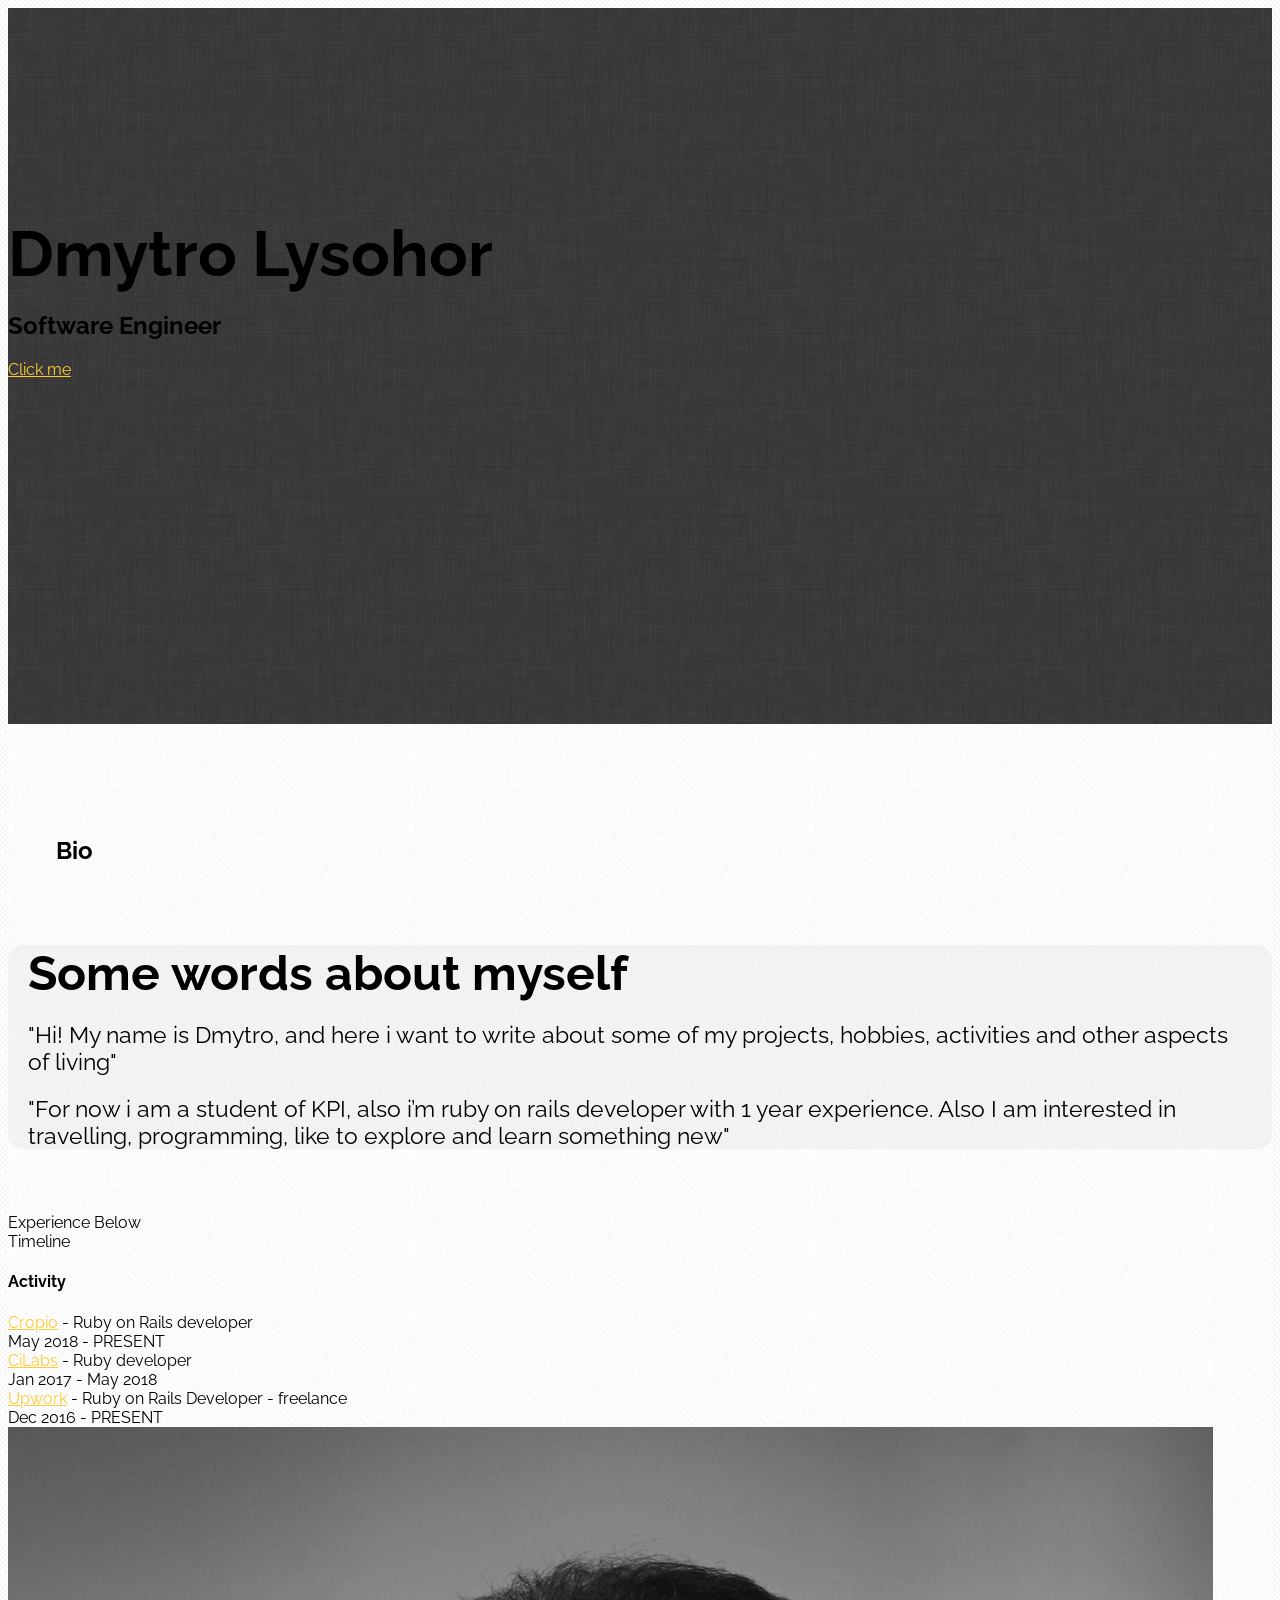
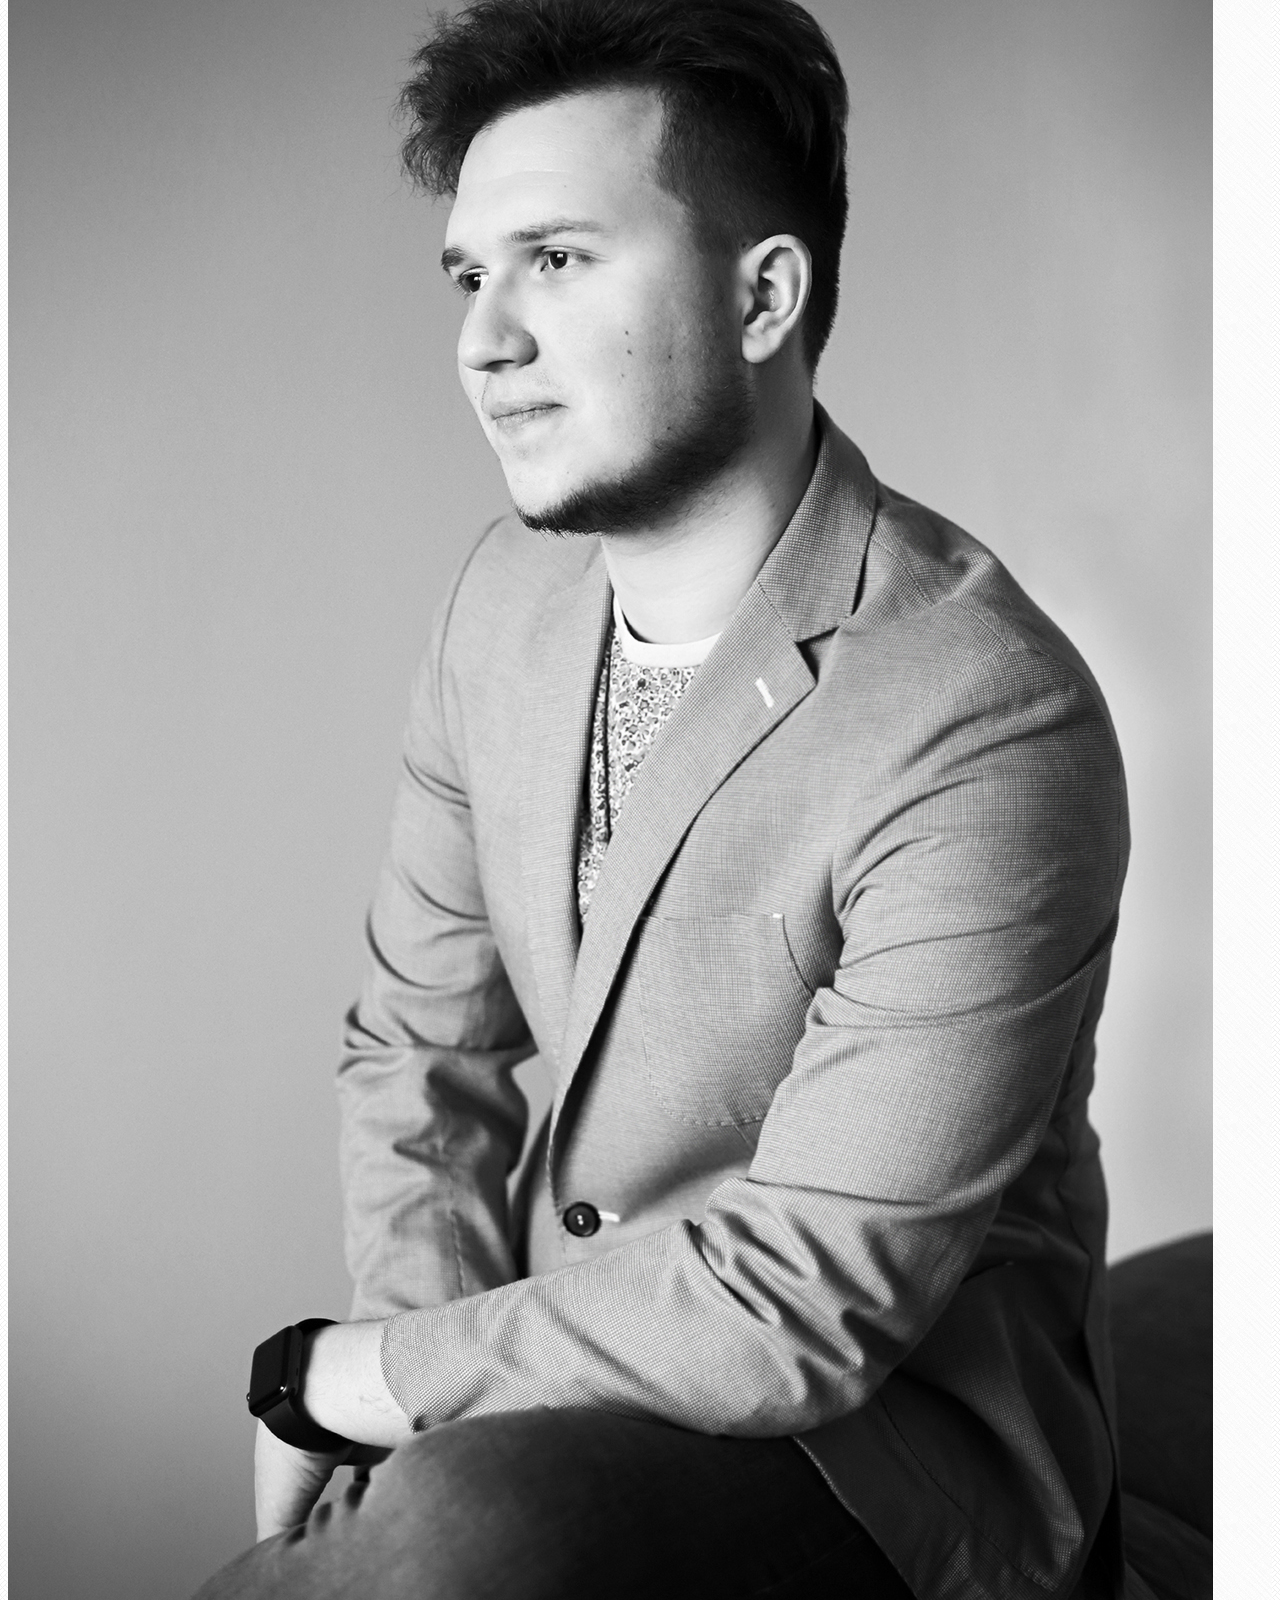
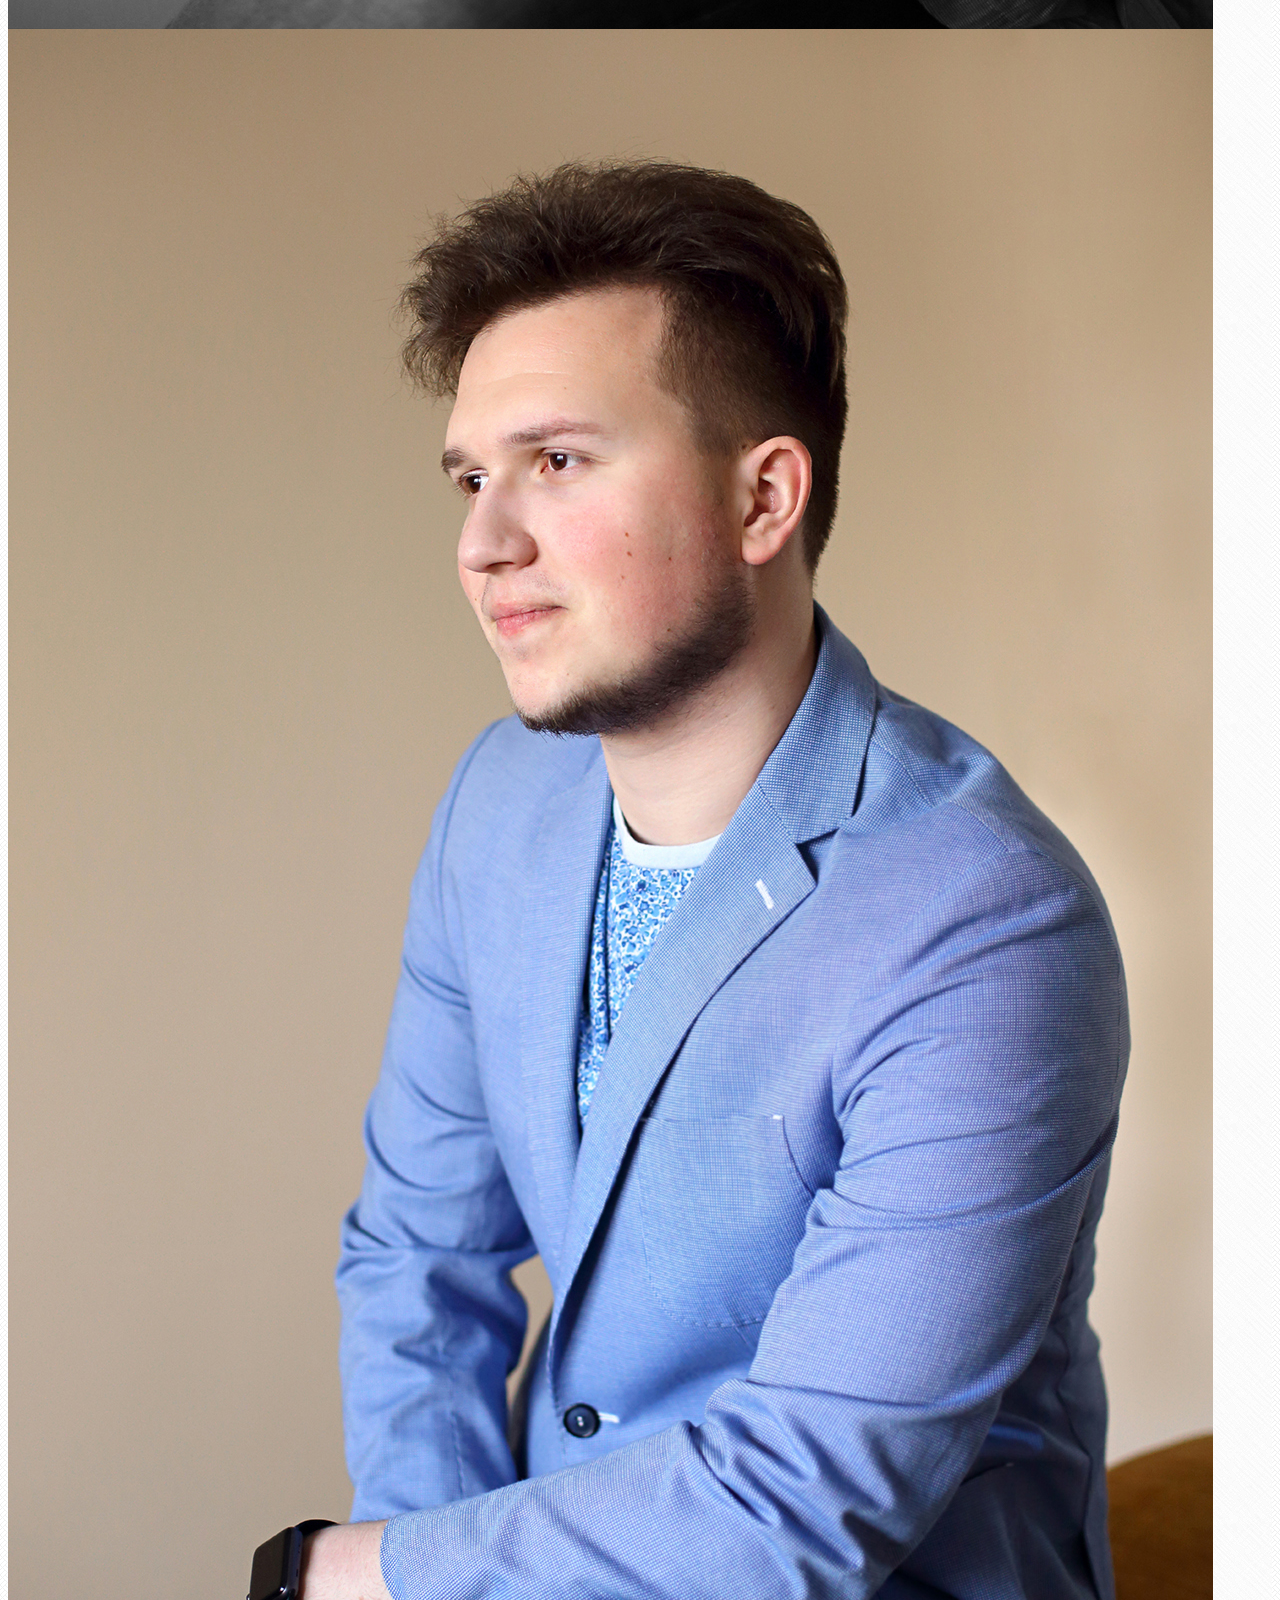
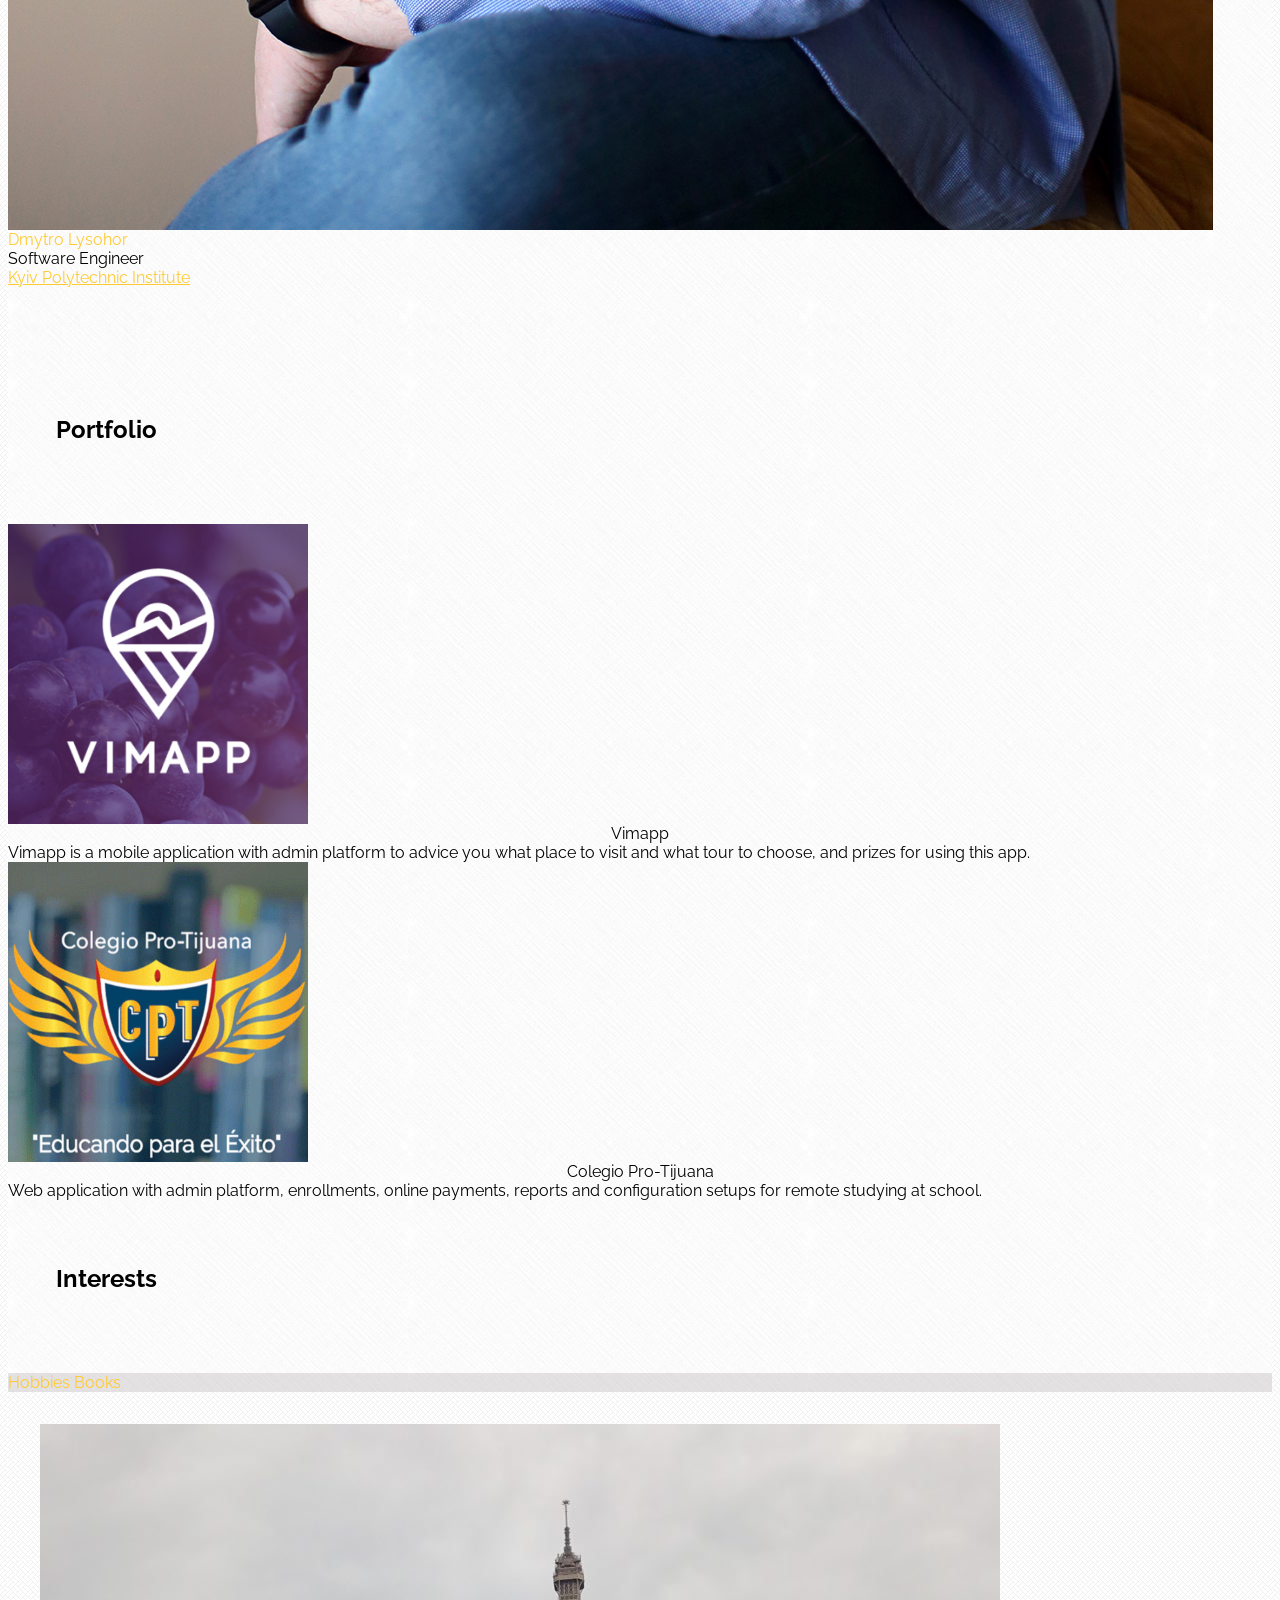
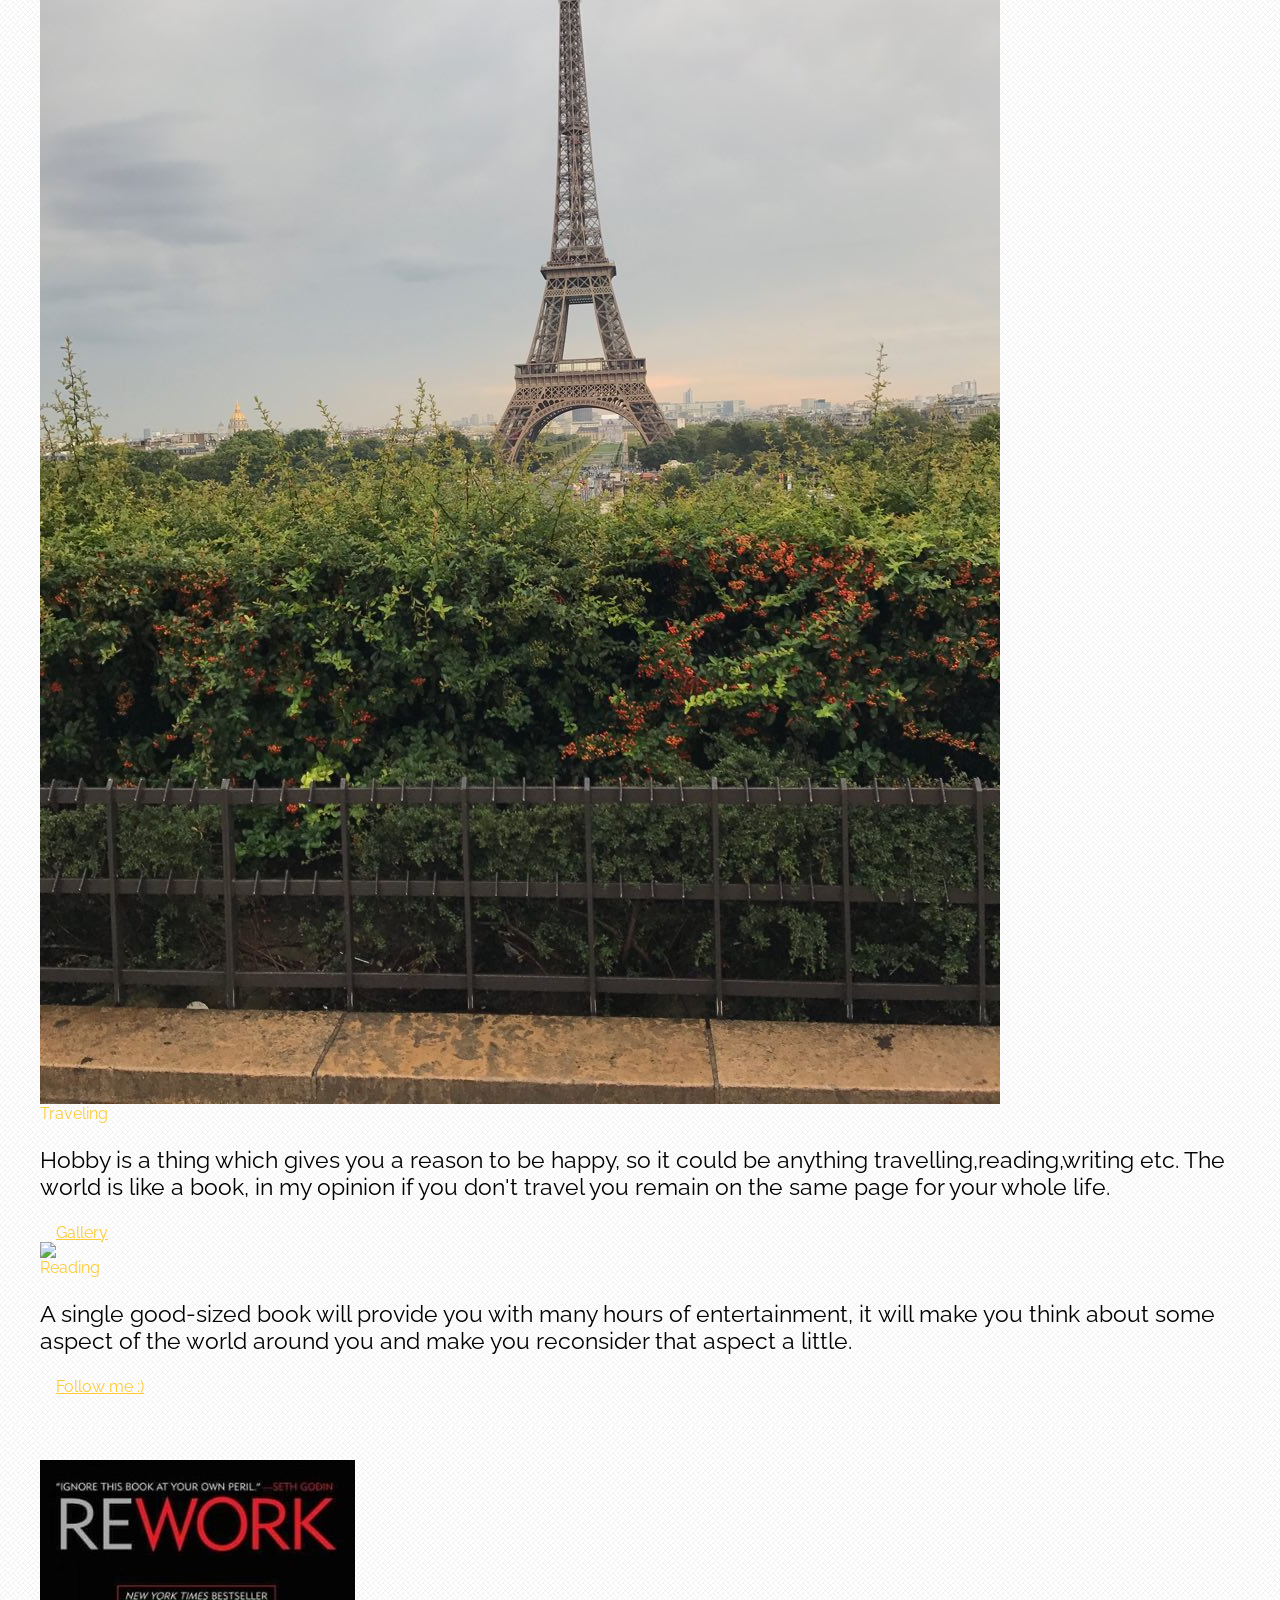
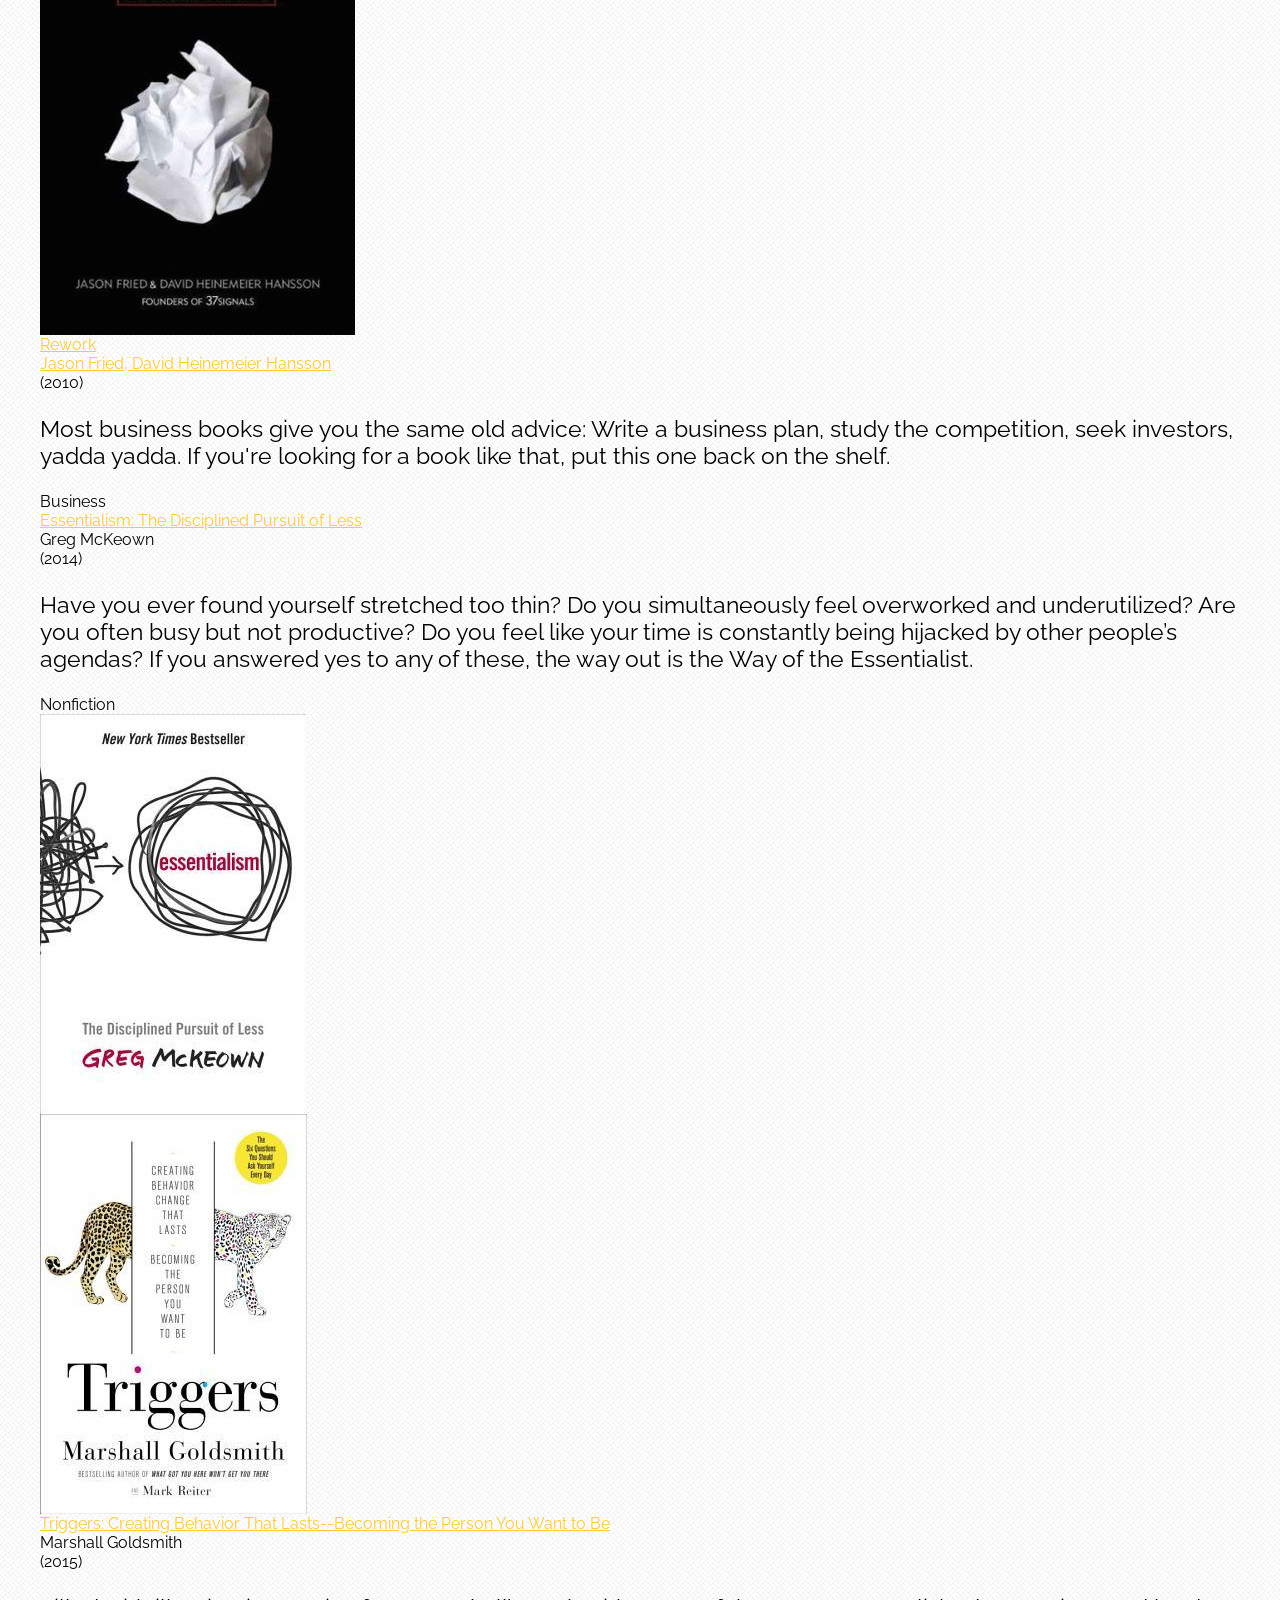
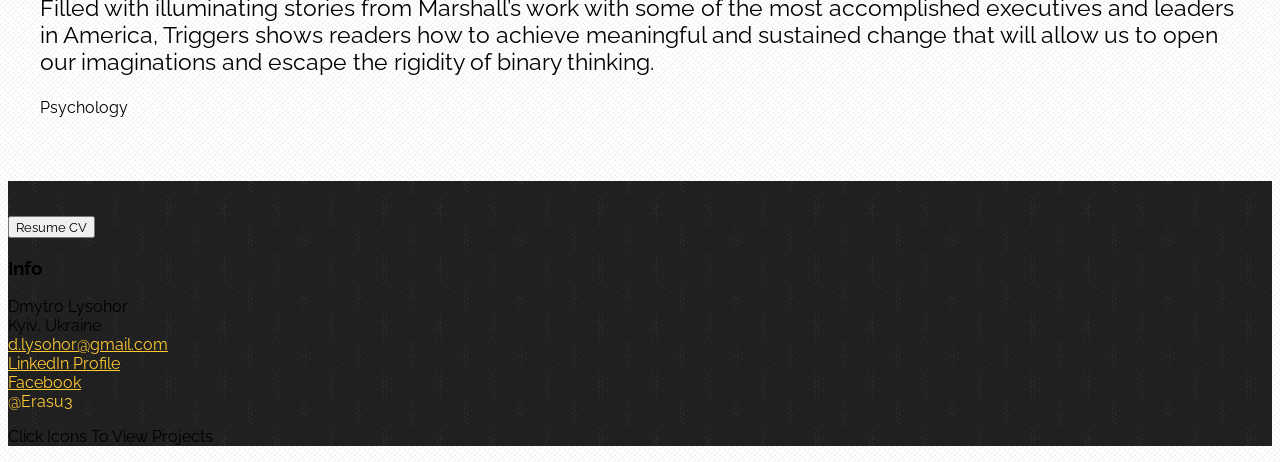
==== index.html @ f60fb8e2 "exp update" ====
<html>
<head>
  <!-- Meta Tags -->
  <meta charset="utf-8">
  <meta http-equiv="X-UA-Compatible" content="IE=edge,chrome=1">
  <meta name="viewport" content="width=device-width, initial-scale=1.0, maximum-scale=1.0">

  <title>Dmytro Lysohor</title>
  <link rel="shortcut icon" type="image/png" href="ruby.png" />

  <link href="https://fonts.googleapis.com/css?family=Raleway" rel="stylesheet">
  <link rel="stylesheet" href="https://cdn.rawgit.com/konpa/devicon/df6431e323547add1b4cf45992913f15286456d3/devicon.min.css">
  <link rel="stylesheet" type="text/css" href="https://cdnjs.cloudflare.com/ajax/libs/semantic-ui/2.2.11/semantic.min.css">
  <link rel="stylesheet" type="text/css" href="stylesheets/main.css">
  <script src="https://ajax.googleapis.com/ajax/libs/jquery/3.2.1/jquery.min.js">
  </script>
  <script src="https://cdnjs.cloudflare.com/ajax/libs/semantic-ui/2.2.11/semantic.min.js"></script>
  <script src="js/actions.js" type="text/javascript"></script>
</head>

<body>


<div class= "ui inverted masthead vertical center aligned segment">
  <a name="top"></a>
  <div class= "ui text container">
    <h1 class= "ui orange inverted header">
      <i class="bullseye icon"></i>
      Dmytro Lysohor
    </h1>
    <h2>
      Software Engineer
    </h2>
    <a href="#bio"><div class="ui huge inverted orange button"> Click me <i class="arrow outline right icon"></i></div>
    </a>
  </div>
</div>

<a name="bio"></a>
<div class="ui beg raised very padded vertical stripe container segment">
  <h2 class="ui horizontal section divider header">
    <i class="address card outline icon"></i>
    Bio
  </h2>
  <div class="ui stackable grid container">
    <div class="row">
      <div class="eight wide column">
        <div class="transparent_bg">
          <h3 class="ui read header">
            Some words about myself
          </h3>
          <p class="read">
            "Hi! My name is Dmytro, and here i want to write about some of my projects, hobbies, activities and other aspects of living"</p>
          <div class="ui hidden divider"></div>
          <p class="read">
            "For now i am a student of KPI, also i’m ruby on rails developer with 1 year experience. Also I am interested in travelling, programming, like to explore and learn something new"
          </p>
          <div class="ui hidden divider"></div>

        </div>
        <div class="ui orange card" id="timeline">
          <div class="content">
            <div class="ui orange right ribbon label">
              <i class="book icon"></i>
              Experience Below</div>
            <div class="header">Timeline</div>
          </div>
          <div class="content">
            <h4 class="ui sub header">Activity</h4>
            <div class="ui small feed">
              <div class="event">
                <div class="content">
                  <div class="summary">
                    <a href="https://about.cropio.com/ru/">Cropio</a> - Ruby on Rails developer
                    <div class="meta"> May 2018 - PRESENT</div>
                  </div>
                </div>
              </div>
              <div class="event">
                <div class="content">
                  <div class="summary">
                    <a href="http://www.cilabs.io/">CiLabs</a> - Ruby developer
                    <div class="meta"> Jan 2017 - May 2018</div>
                  </div>
                </div>
              </div>
              <div class="event">
                <div class="content">
                  <div class="summary">
                    <a href="https://www.upwork.com/freelancers/~019e8036da48bd5ca1">Upwork</a> - Ruby on Rails Developer - freelance <div class="meta"> Dec 2016 - PRESENT</div>
                  </div>
                </div>
              </div>
            </div>
          </div>

        </div>
      </div>
      <div class="six wide right floated column">
        <div class="ui color orange card">
          <div class="ui slide masked reveal image">
            <img src="stylesheets/images/d_black.jpg" class="visible content">
            <img src="stylesheets/images/d.JPG" class="hidden content">
          </div>
          <div class="content">
            <a class="header">Dmytro Lysohor</a>
            <div class="meta">
              <span class="date">Software Engineer</span>
            </div>

          </div>
          <div class="extra content">
            <a href="http://kpi.ua/en/">
              <i class="student icon"></i>
              Kyiv Polytechnic Institute
            </a>
          </div>
        </div>
      </div>
    </div>
  </div>
</div>

<a name="portfolio"></a>
<div class="ui hidden section divider"></div>

<div class="ui raised very padded vertical stripe container segment">
  <h2 class="ui horizontal section divider header">
    <i class="write square icon"></i>
    Portfolio
  </h2>
  <div class="ui internally centered stackable grid container">
    <div class="row">
      <div class="two wide column">

      </div>
      <div class="six wide column">
        <div class="ui portfolio centered orange card">
          <div class="ui rounded image">
            <img class="zoom" src="stylesheets/images/vimapp.png" style=" height: 300px; width: 300px">
          </div>
          <div class="content">
            <div class="ui cent header">Vimapp</div>
          </div>
          <div class="content">
            Vimapp is a mobile application with
            admin platform to advice you what place to visit and what tour to choose, and prizes for using this app.
            <div class="ui hidden section divider"></div>
          </div>
        </div>
      </div>
      <div class="six wide column">
        <div class="ui portfolio centered orange card">
          <div class="ui rounded image">
            <img class="zoom" src="stylesheets/images/Screen%20Shot%202018-04-06%20at%2021.19.01.png" style=" height: 300px; width: 300px">
          </div>
          <div class="content">
            <div class="ui cent header">
              Colegio Pro-Tijuana </div>
          </div>
          <div class="content">
            Web application with admin platform, enrollments, online payments, reports and configuration setups for remote studying at school.
            <div class="ui hidden section divider"></div>
          </div>

        </div>
      </div>
      <div class="two wide column">

      </div>
    </div>

  </div>
</div>


<a name="interests"></a>
<div class="ui hidden section divider"></div>

<div class="ui raised very padded vertical stripe container segment">
  <h2 class="ui horizontal section divider header">
    <i class="game icon"></i>
    Interests
  </h2>
  <div class="ui internally celled centered orange stackable grid container">
    <div class="twelve wide column">
      <div class="ui top attached stackable tabular menu">
        <a class="item active" data-tab="hobbies">Hobbies</a>
        <a class="item" data-tab="books">Books</a>

      </div>
      <div class="ui bottom attached tab segment active" data-tab="hobbies">
        <div class="ui stackable divided items">
          <div class="item">
            <div class="ui small circular image">
              <img class="zoom" src="stylesheets/images/paris.jpg">
            </div>
            <div class="middle aligned content">
              <a class="header">Traveling</a>
              <div class="meta">
                <p>Hobby is a thing which gives you a reason to be happy, so it could be anything travelling,reading,writing etc.
                  The world is like a book, in my opinion if you don't travel you remain on the same page for your whole life.</p>
              </div>
              <div class="extra">
                <a href="https://www.instagram.com/era3eld/"><div class="ui orange label"><i class="camera retro icon"></i>Gallery</div></a>
              </div>
            </div>
          </div>
          <div class="item">
            <div class="ui small circular image">
              <img class="zoom" src="stylesheets/images/books.jpg">
            </div>
            <div class="middle aligned content">
              <a class="header">Reading</a>
              <div class="meta">
                <p>A single good-sized book will provide you with many hours of entertainment, it will make you think about some aspect of the world around you and make you reconsider that aspect a little.</p>
              </div>
              <div class="extra">
                <a href="https://www.goodreads.com/user/show/76731238-dmytro-lysohor"><div class="ui orange label"><i class="book retro icon"></i>Follow me :)</div></a>
              </div>
            </div>
          </div>
        </div>
      </div>


      <div class="ui bottom attached tab segment " data-tab="books">
        <div class="ui divided stackable items">
          <div class="item">
            <div class="ui small rounded image">
              <img class="zoom" src="stylesheets/images/6732019.jpg">
            </div>
            <div class="middle aligned content">
              <a href="https://www.goodreads.com/book/show/6732019-rework"
                 target="_blank" class="header">Rework</a>
              <div class="meta">
                <a href="http://annerice.com/" target="_blank">Jason Fried, David Heinemeier Hansson</a>
              </div>
              <div class="meta">
                <span>(2010)</span>
              </div>
              <div class="description">
                <p>Most business books give you the same old advice: Write a business plan, study the competition, seek investors, yadda yadda. If you're looking for a book like that, put this one back on the shelf.</p>
              </div>
              <div class="extra">
                Business
              </div>
            </div>
          </div>
          <div class="item">
            <div class="middle aligned content">
              <a href="https://www.amazon.com" target="_blank" class="header">Essentialism: The Disciplined Pursuit of Less</a>
              <div class="meta">
                Greg McKeown
              </div>
              <div class="meta">
                <span>(2014)</span>
              </div>
              <div class="description">
                <p>Have you ever found yourself stretched too thin?

                  Do you simultaneously feel overworked and underutilized?

                  Are you often busy but not productive?

                  Do you feel like your time is constantly being hijacked by other people’s agendas?

                  If you answered yes to any of these, the way out is the Way of the Essentialist.
                </p>
              </div>
              <div class="extra">
                Nonfiction
              </div>
            </div>
            <div class="ui small rounded image">
              <img class="zoom" src="stylesheets/images/18077875.jpg">
            </div>
          </div>
          <div class="item">
            <div class="ui small rounded image">
              <img class="zoom" src="stylesheets/images/22544758.jpg">
            </div>
            <div class="middle aligned content">
              <a href="https://www.amazon.com" target="_blank" class="header">Triggers: Creating Behavior That Lasts--Becoming the Person You Want to Be</a>
              <div class="meta">
                Marshall Goldsmith
              </div>
              <div class="meta">
                <span>(2015)</span>
              </div>
              <div class="description">
                <p>Filled with illuminating stories from Marshall’s work with some of the most accomplished executives and leaders in America, Triggers shows readers how to achieve meaningful and sustained change that will allow us to open our imaginations and escape the rigidity of binary thinking. </p>
              </div>
              <div class="extra">
                Psychology
              </div>
            </div>
          </div>
          <div class="ui divider"></div>
        </div>
      </div>
    </div>
  </div>
</div>


<a name="contact"></a>
<div class="ui inverted vertical center aligned footer segment">
  <div class="ui container">
    <div class="row">
      <div class="ui stackable middle aligned inverted divided stackable grid container">
        <div class="four wide column">
          <a href="lysohor_cv.pdf" target="_blank"><i class="big address card icon"></i>
            <br>
            <button class="ui small orange button">Resume CV</button></a>
        </div>
        <div class="eight wide column">

        </div>
        <div class="four wide column">
          <h3 class="ui orange center aligned header">
            Info</h3>
          <div class="ui list">
            <div class="item">
              <i class="user icon"></i>
              <div class="content">
                Dmytro Lysohor
              </div>
            </div>
            <div class="item">
              <i class="marker icon"></i>
              <div class="content">
                Kyiv, Ukraine
              </div>
            </div>
            <div class="item">
              <i class="mail icon"></i>
              <div class="content">
                <a href="mailto:d.lysohor@gmail.com">
                  d.lysohor@gmail.com</a>
              </div>
            </div>
            <div class="item">
              <i class="linkedin icon"></i>
              <div class="content">
                <a href="https://www.linkedin.com/in/dmytro-lysogor-9b961411b/" target="_blank">LinkedIn Profile</a>
              </div>
            </div>
            <div class="item">
              <i class="facebook card icon"></i>
              <div class="content">
                <a href="https://www.facebook.com/profile.php?id=100009914028057">Facebook</a>
              </div>
            </div>
            <div class="item">
              <i class="telegram card icon"></i>
              <div class="content">
                <a>@Erasu3</a>
              </div>
            </div>
          </div>
        </div>
      </div>
    </div>
  </div>
<!-- Icons Popup -->
<div class="ui icons_popup popup">
  <p>Click Icons To View Projects</p>
</div>




</body>
</html>
---- stylesheets/main.css ----
*{
	font-family: 'Raleway', sans-serif;

}

.ui.masthead.segment{
	min-height: 700px;
	background-color: gray;
	background-image: url(images/bg/low_contrast_linen.png);
	background-repeat: repeat;
}

body{
	background-image: url(images/bg/cream_pixels.png);
	background-repeat: repeat;
}
.read, .ui.read.header{
	margin: 20px;
}

.course.scrolling.image.content{
	background-image: url(images/bg/geometry2.png);
	background-repeat: repeat;
}

.ui.tab.segment{
	background-image: url(images/bg/cream_pixels.png);
	background-repeat: repeat;
	padding: 2em;
}

.ui.tabular.menu{
	background-color: rgba(154, 146, 146, 0.26);
}

.masthead h1.ui.header {
    margin-top: 3em;
    margin-bottom: 0em;
    font-size: 4em;
}
.transparent_bg{
	border-radius: 15px;
	background-color: rgba(207, 207, 207, 0.22);
}

.big.address.card.icon{
	font-size:  9em;
	color: #FFCA33;
	margin: auto;
}

.ui.portfolio.blue.card{
	padding: 1em;
}

@media only screen and (max-width: 767px){

	.ui.padded.segment.vertical.segment{
		padding: 1em;
	}
}

.ui.vertical.stripe.segment{
	background-image: url(images/bg/crossword.png);
	background-repeat: repeat;
	margin: 0em;
}

.portfolioex.description {
	margin-bottom: 6px;
}

.exp.meta{
	text-align: center;
}

.zoom:hover{
	transform: scale(1.13);
	transition: all 2.3s;
}
.ui.bottom.segment, .image{
	overflow: hidden;
}

#hide{
	display: none;
}

div.extra a div.ui.label{
	margin-left: 1em;
}

.mod.image.content{
	background-image: url(images/bg/cream_pixels.png);
	background-repeat: repeat;
	padding: 2em;
}

.ui.beg.vertical.stripe {
    padding: 4em 0em;
}

.avi.meta{
	display: inline; 
	margin-right: 1em;
}

a{
	color: #FFCA33;
}

.cent.header{
	text-align: center;
}

#timeline{
	margin-top: 4em;
	width: 80%;

	background-image: url(images/bg/crossword.png);
	background-repeat: repeat;
}

.ten.wide.column{
	padding: 0;
	margin: 0;
}

.ui.tiny.secondary.pointing.menu, .ui.blue.card{
	background-image: url(images/bg/crossword.png);
	background-repeat: repeat;
}

.ui.vertical.stripe h3 {
    font-size: 3em;
}

.ui.vertical.stripe p {
    font-size: 1.44em;
    font-weight: normal;
}

.six.wide.right.floated.column{
	margin: auto;
}

.eight.wide.column{
	margin: auto;
}

.ui.section.divider.header{
	margin: 2em 2em 5rem;
}

.ui.vertical.segment{
	padding-top: 1em;
}

.ui.vertical.footer.segment{
	margin-top: 2em;

	background-image: url(images/bg/use_your_illusion.png);
	background-repeat: repeat;
}

.ui.massive.blue.button{
	margin: 5em 0em;
}
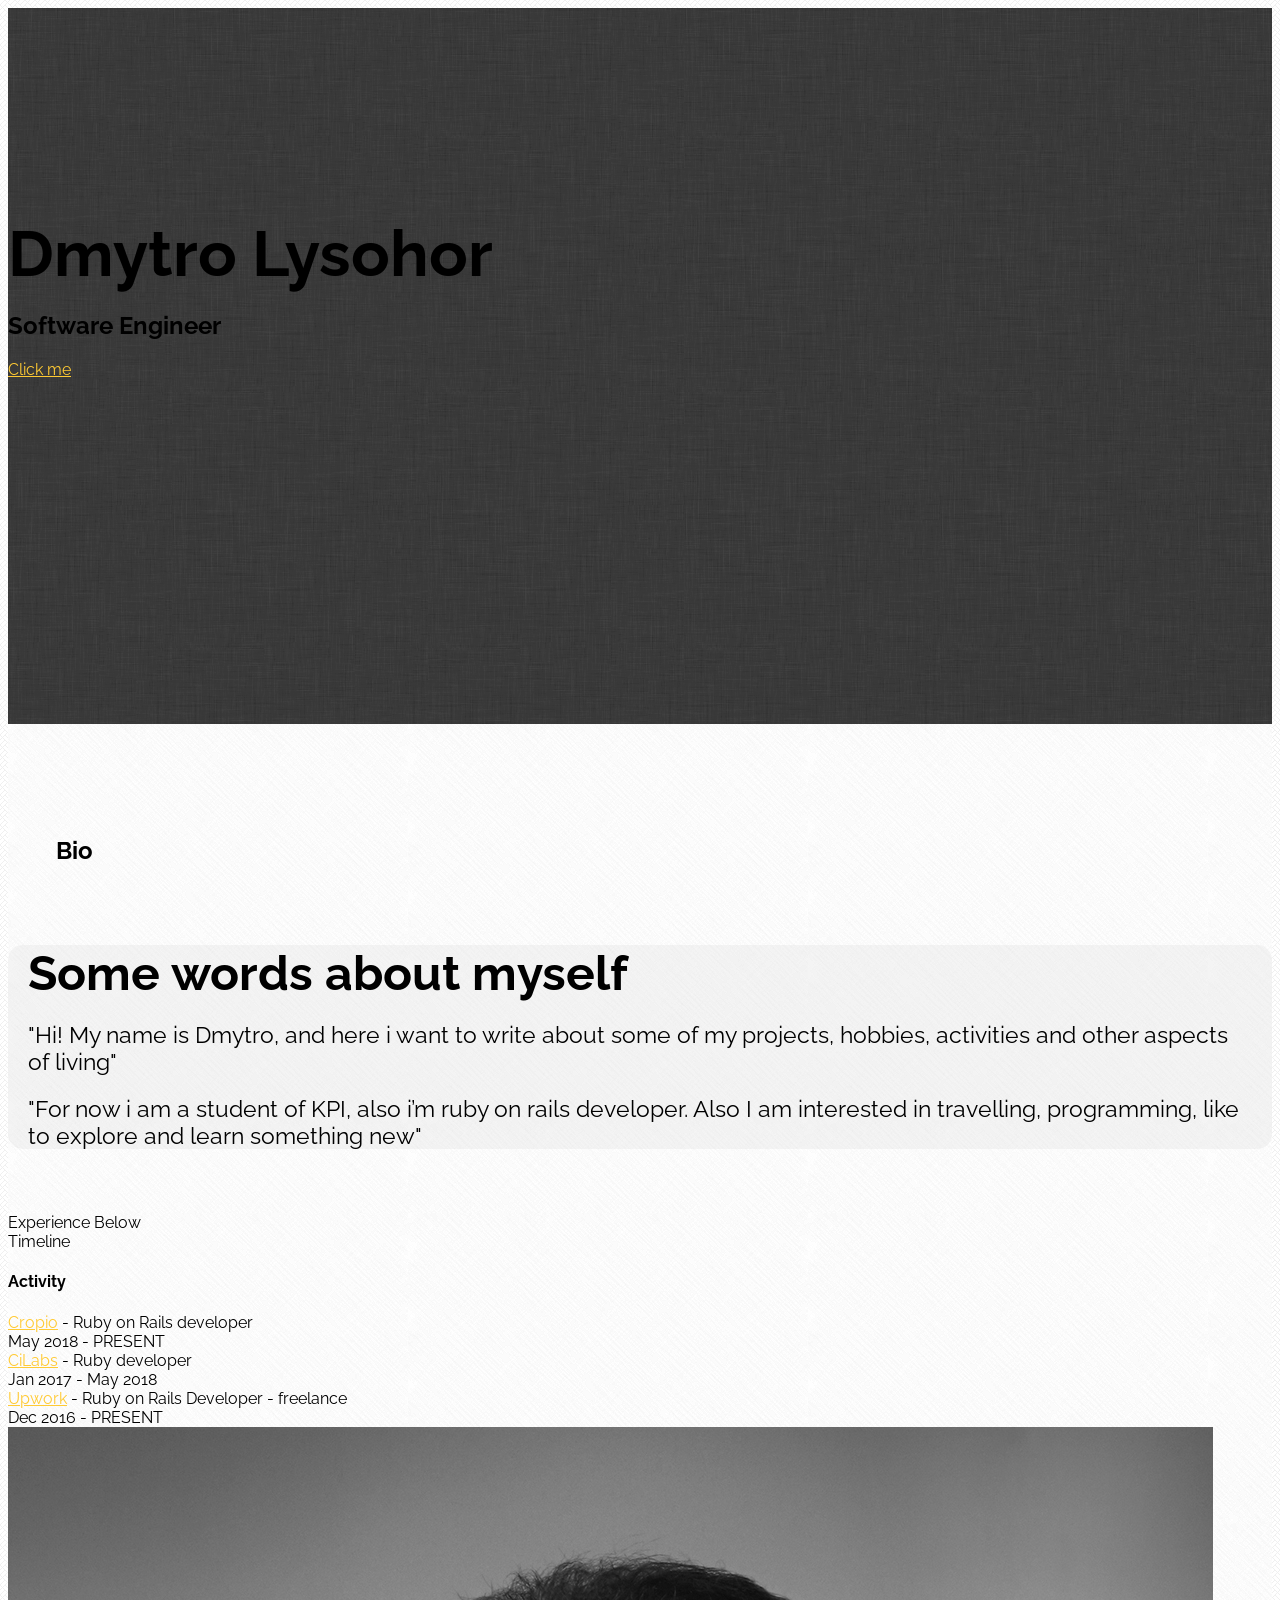
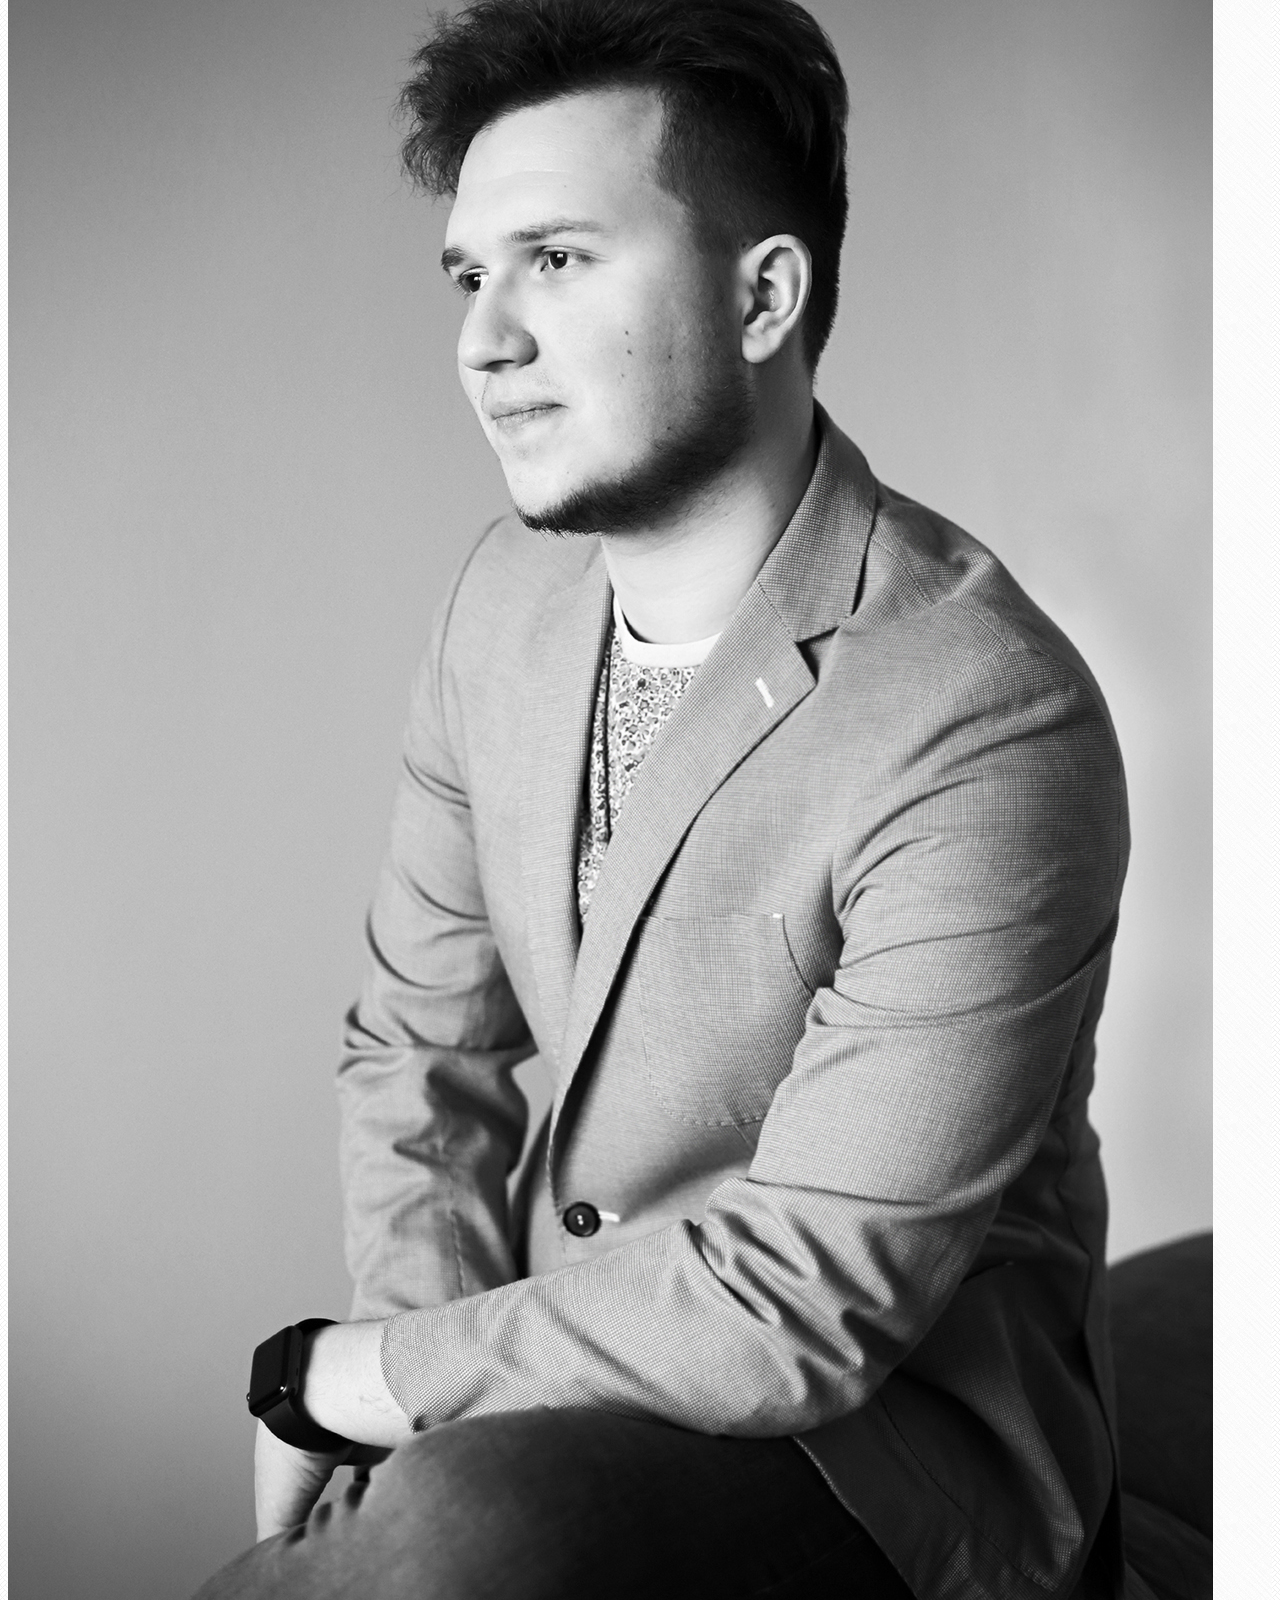
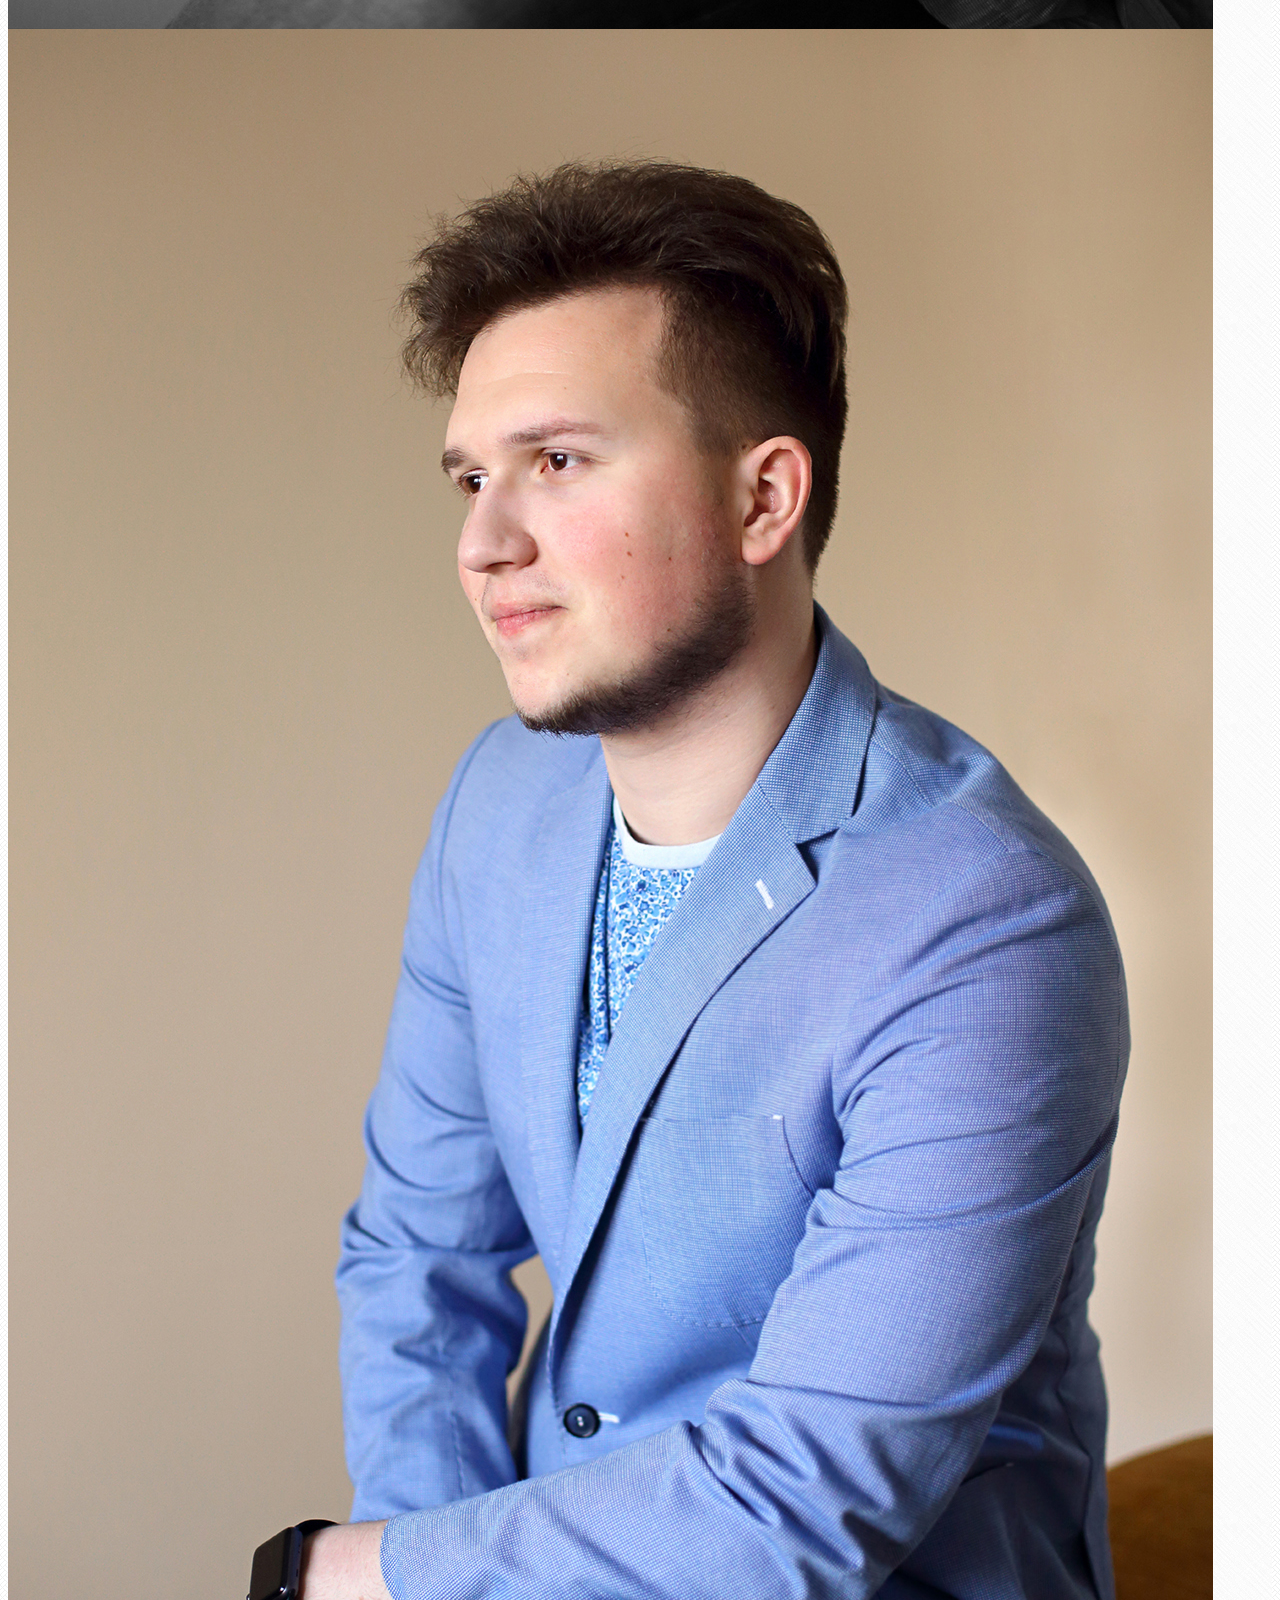
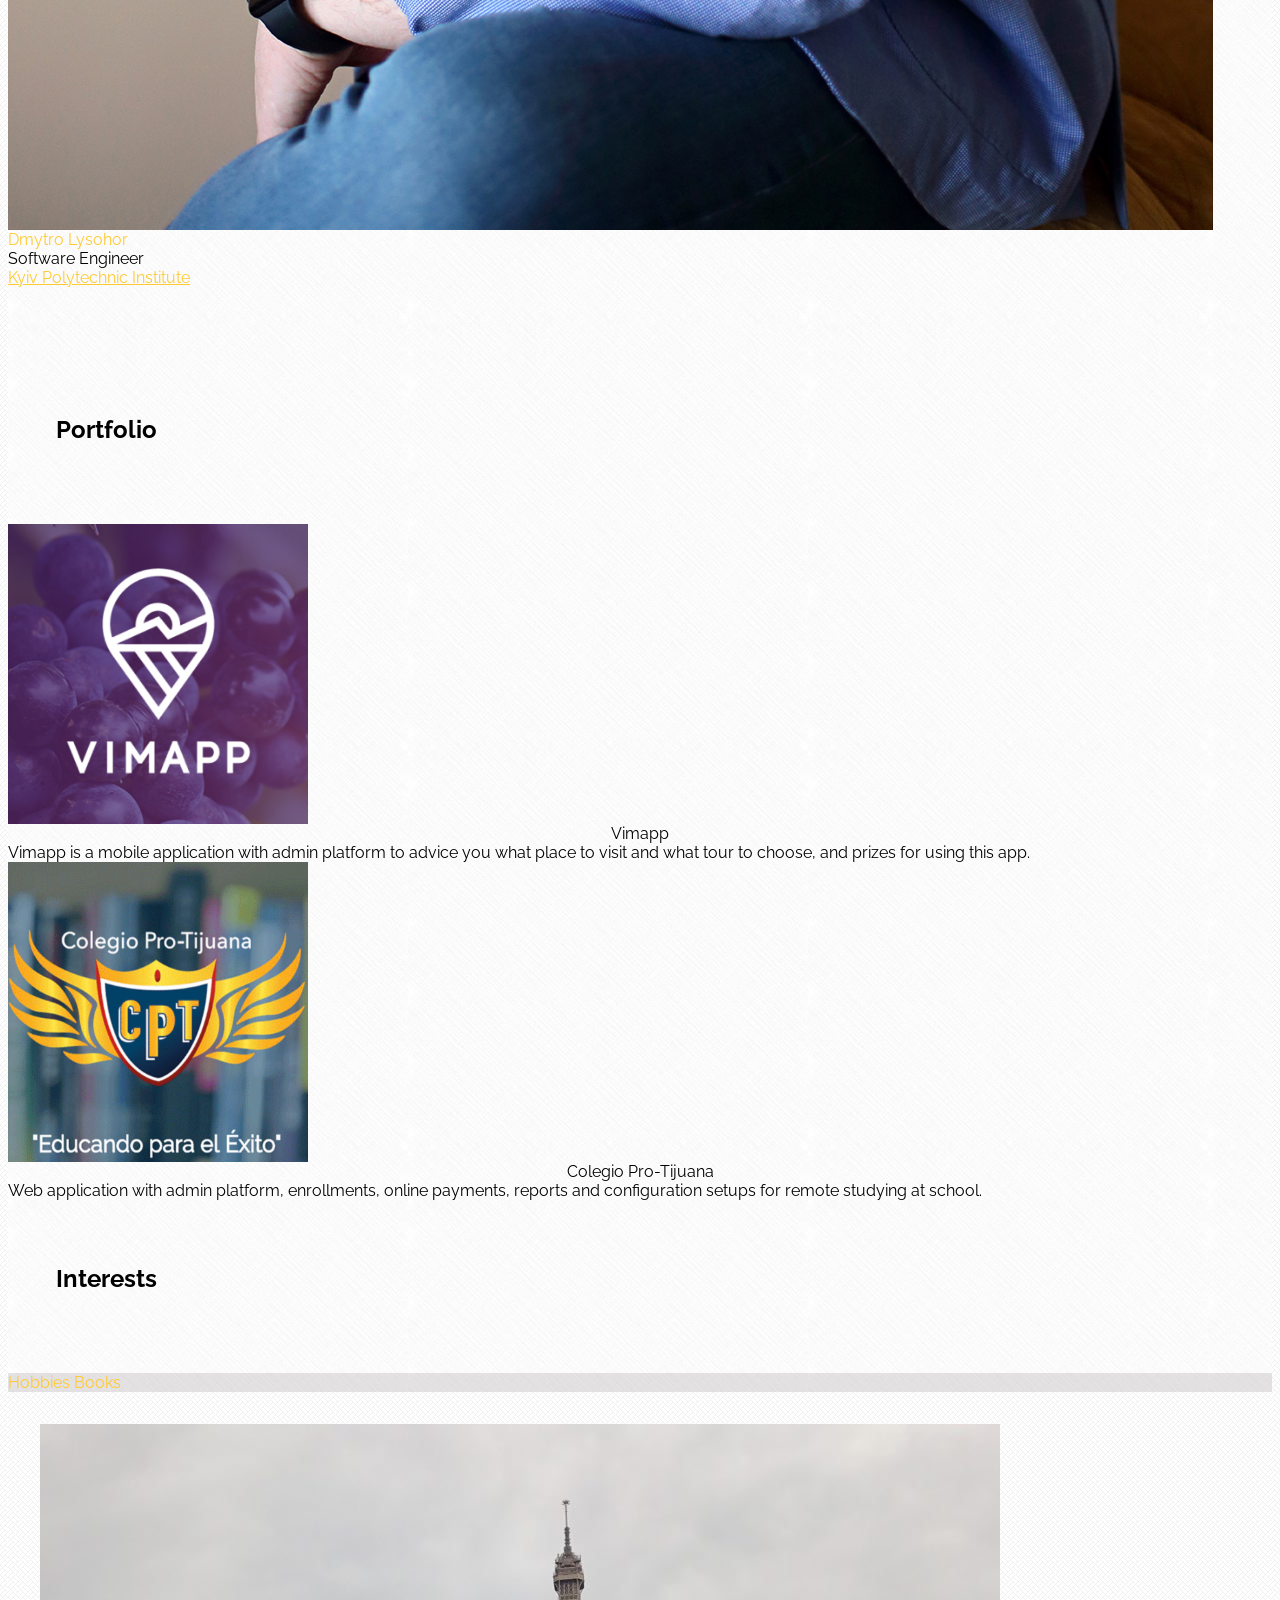
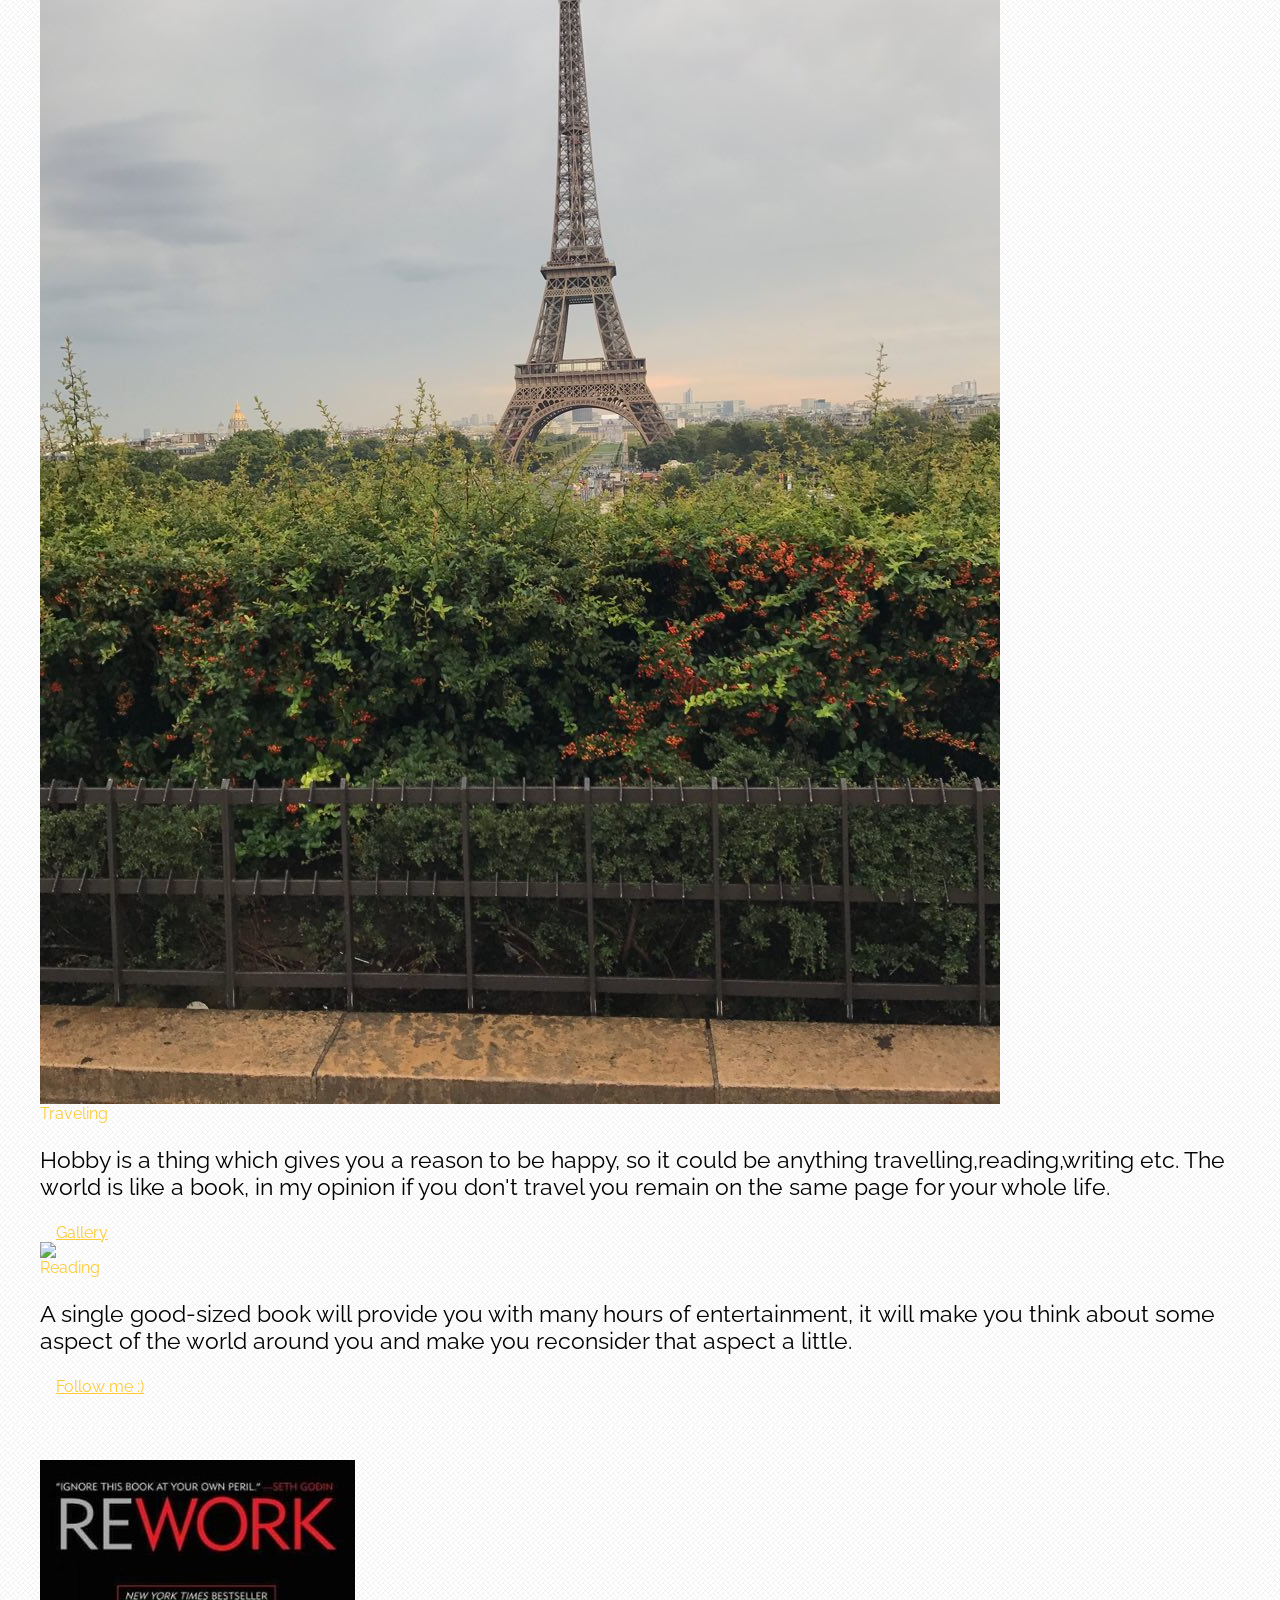
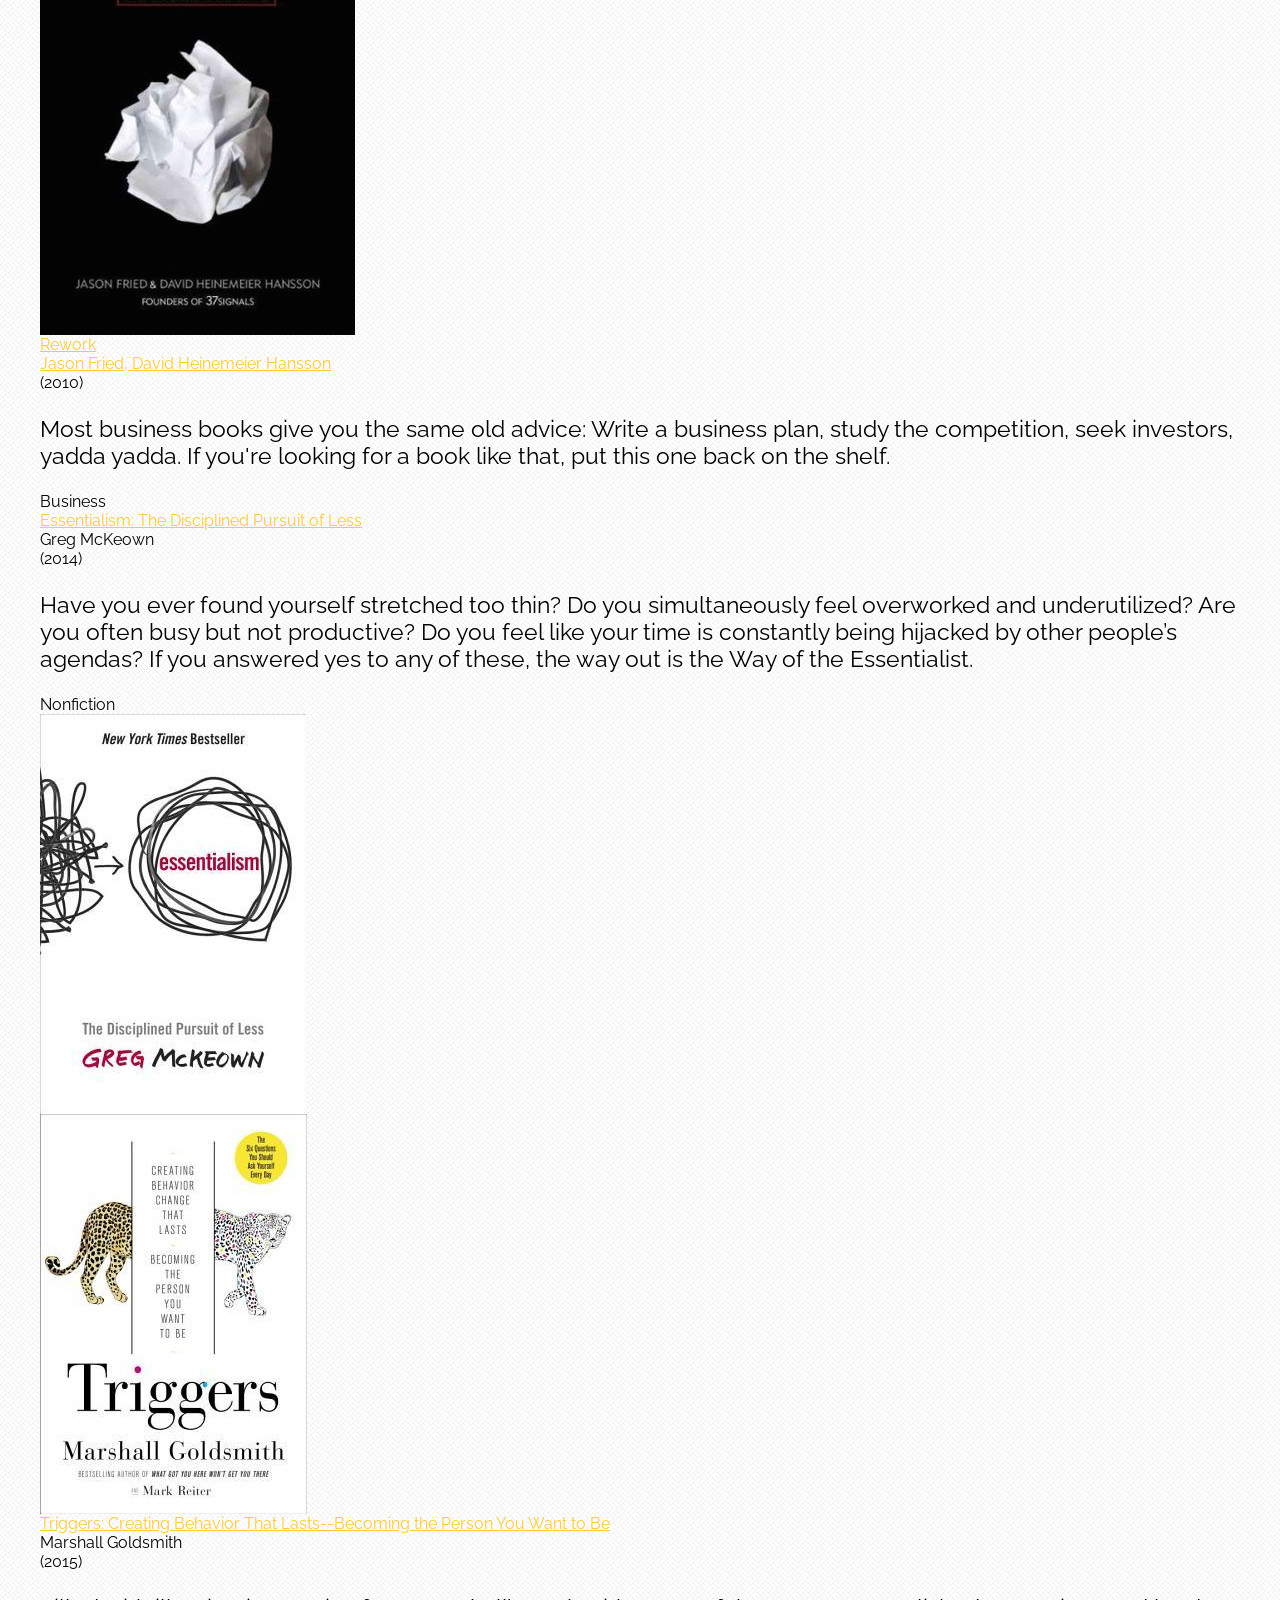
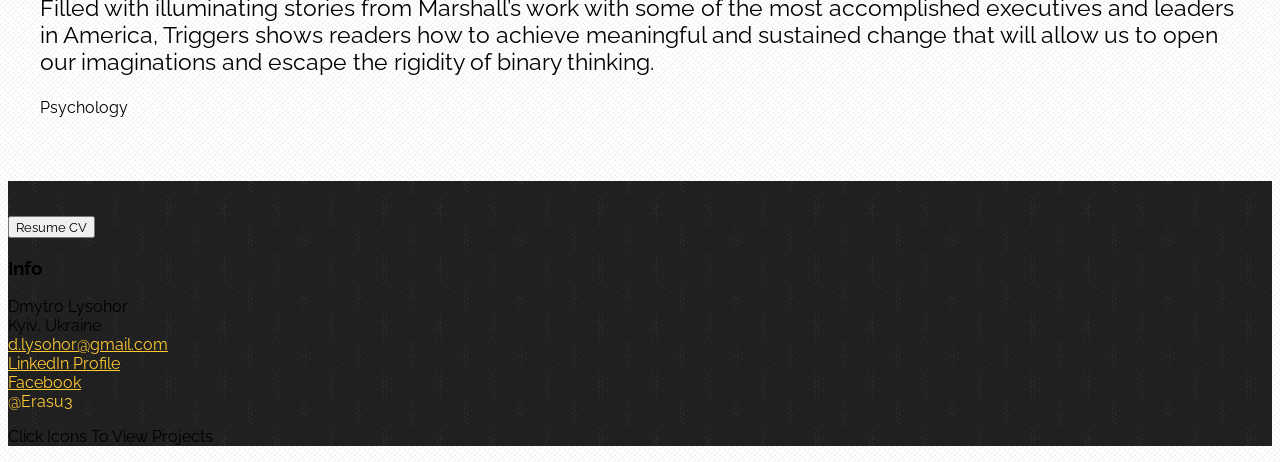
==== commit 07042bd9: "exp" ====
--- a/index.html
+++ b/index.html
@@ -54,7 +54,7 @@
             "Hi! My name is Dmytro, and here i want to write about some of my projects, hobbies, activities and other aspects of living"</p>
           <div class="ui hidden divider"></div>
           <p class="read">
-            "For now i am a student of KPI, also i’m ruby on rails developer with 1 year experience. Also I am interested in travelling, programming, like to explore and learn something new"
+            "For now i am a student of KPI, also i’m ruby on rails developer. Also I am interested in travelling, programming, like to explore and learn something new"
           </p>
           <div class="ui hidden divider"></div>
 
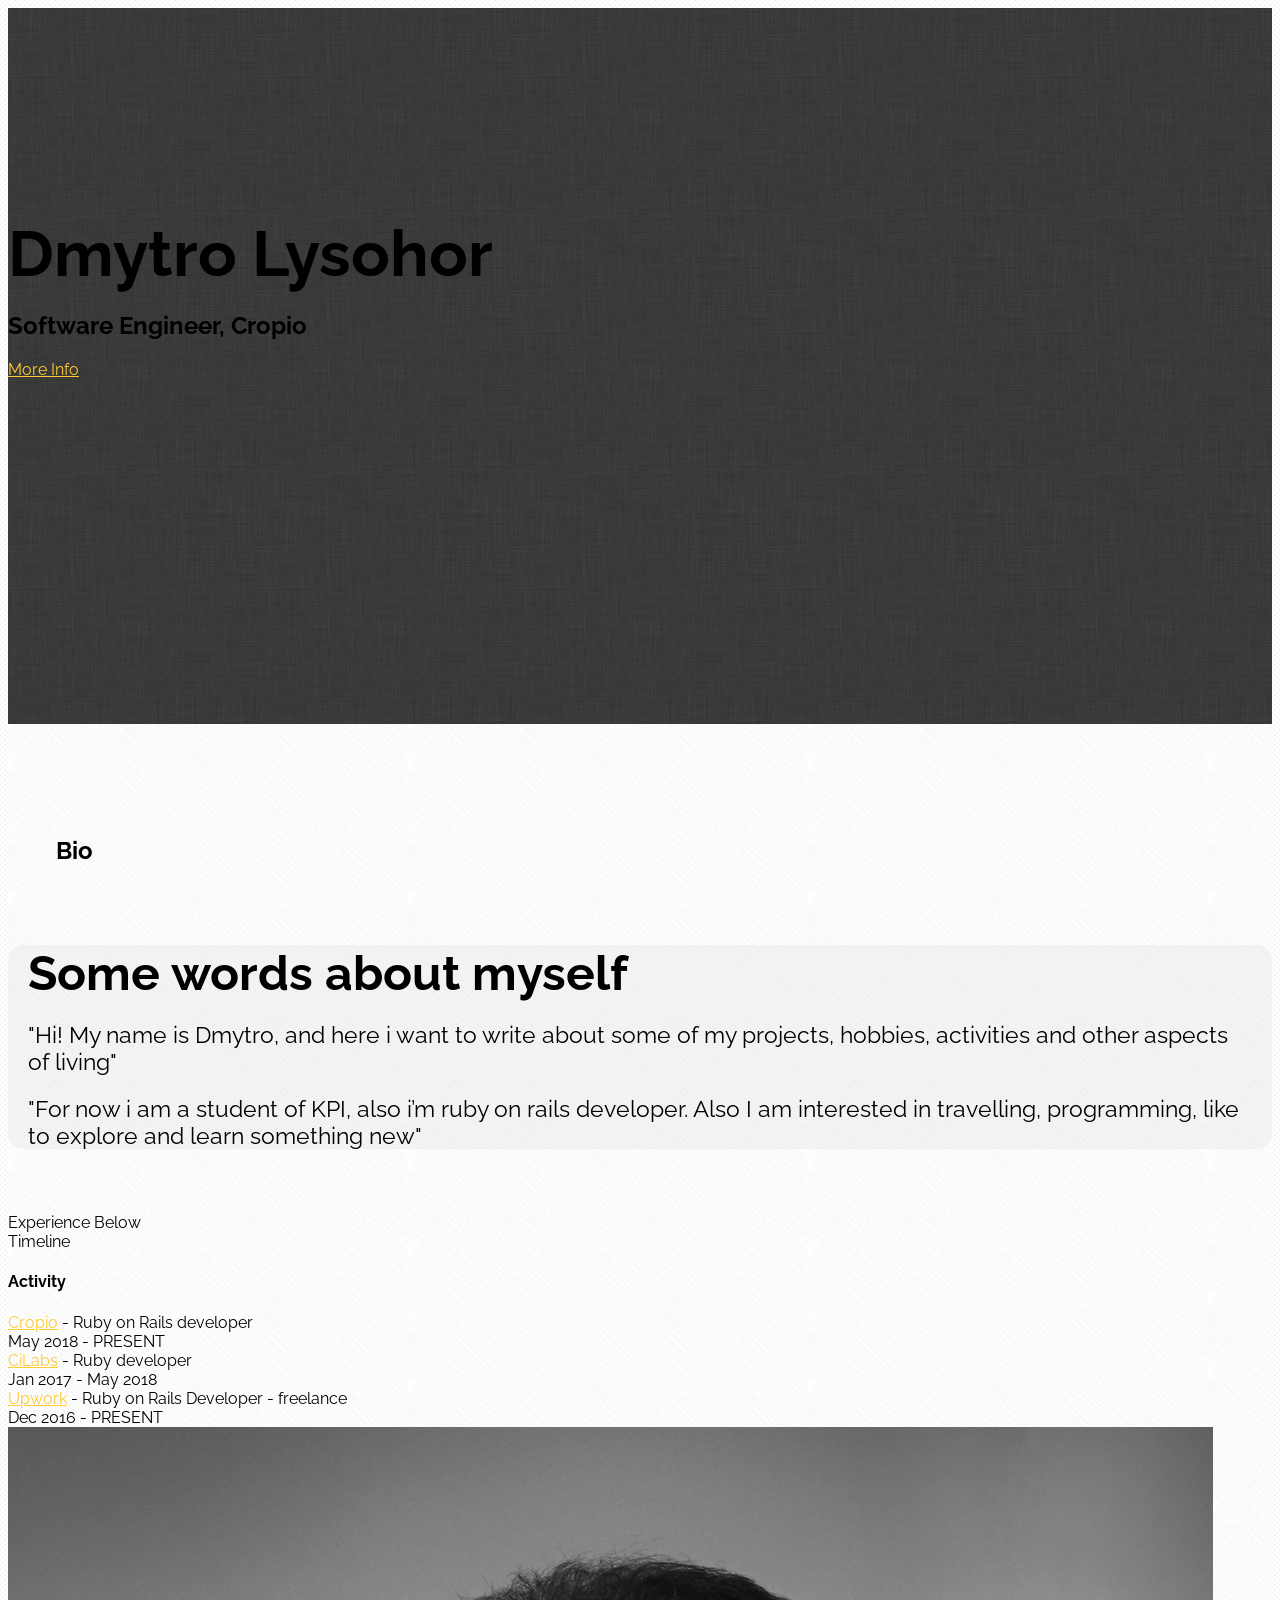
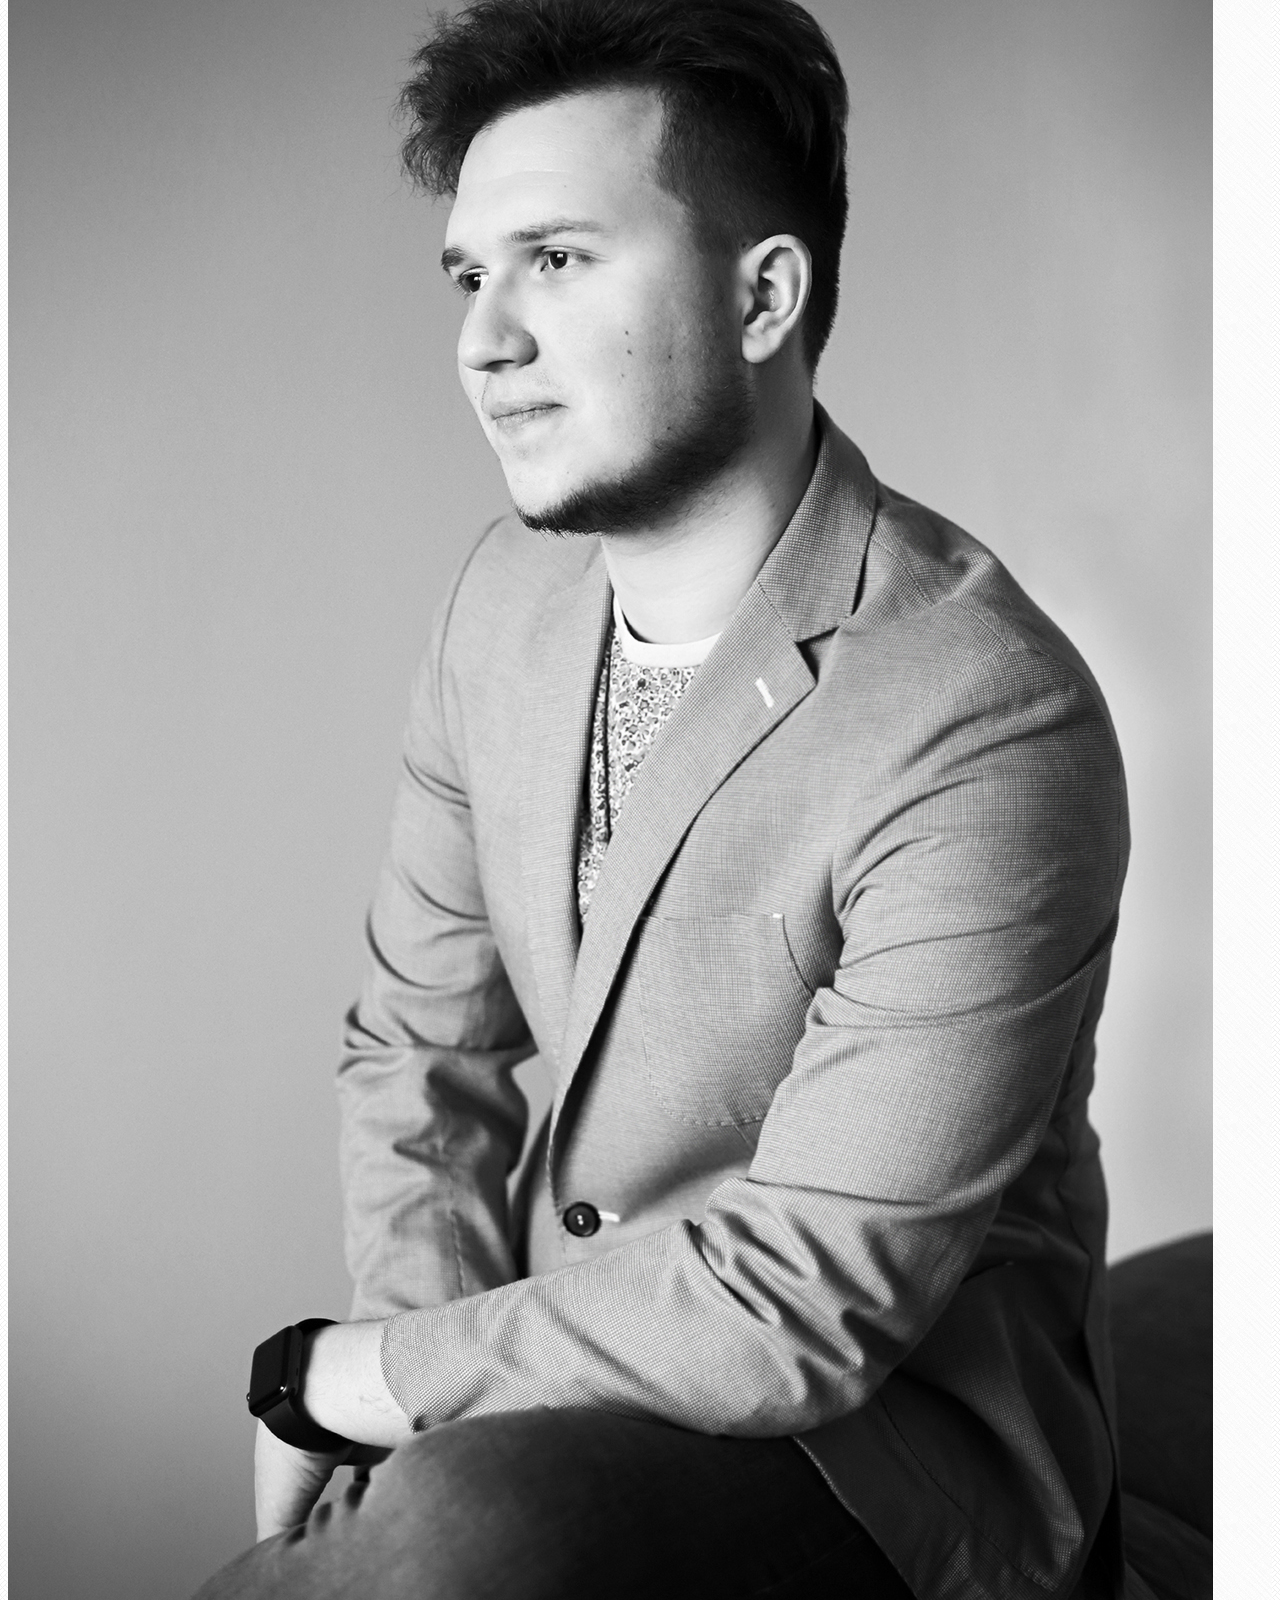
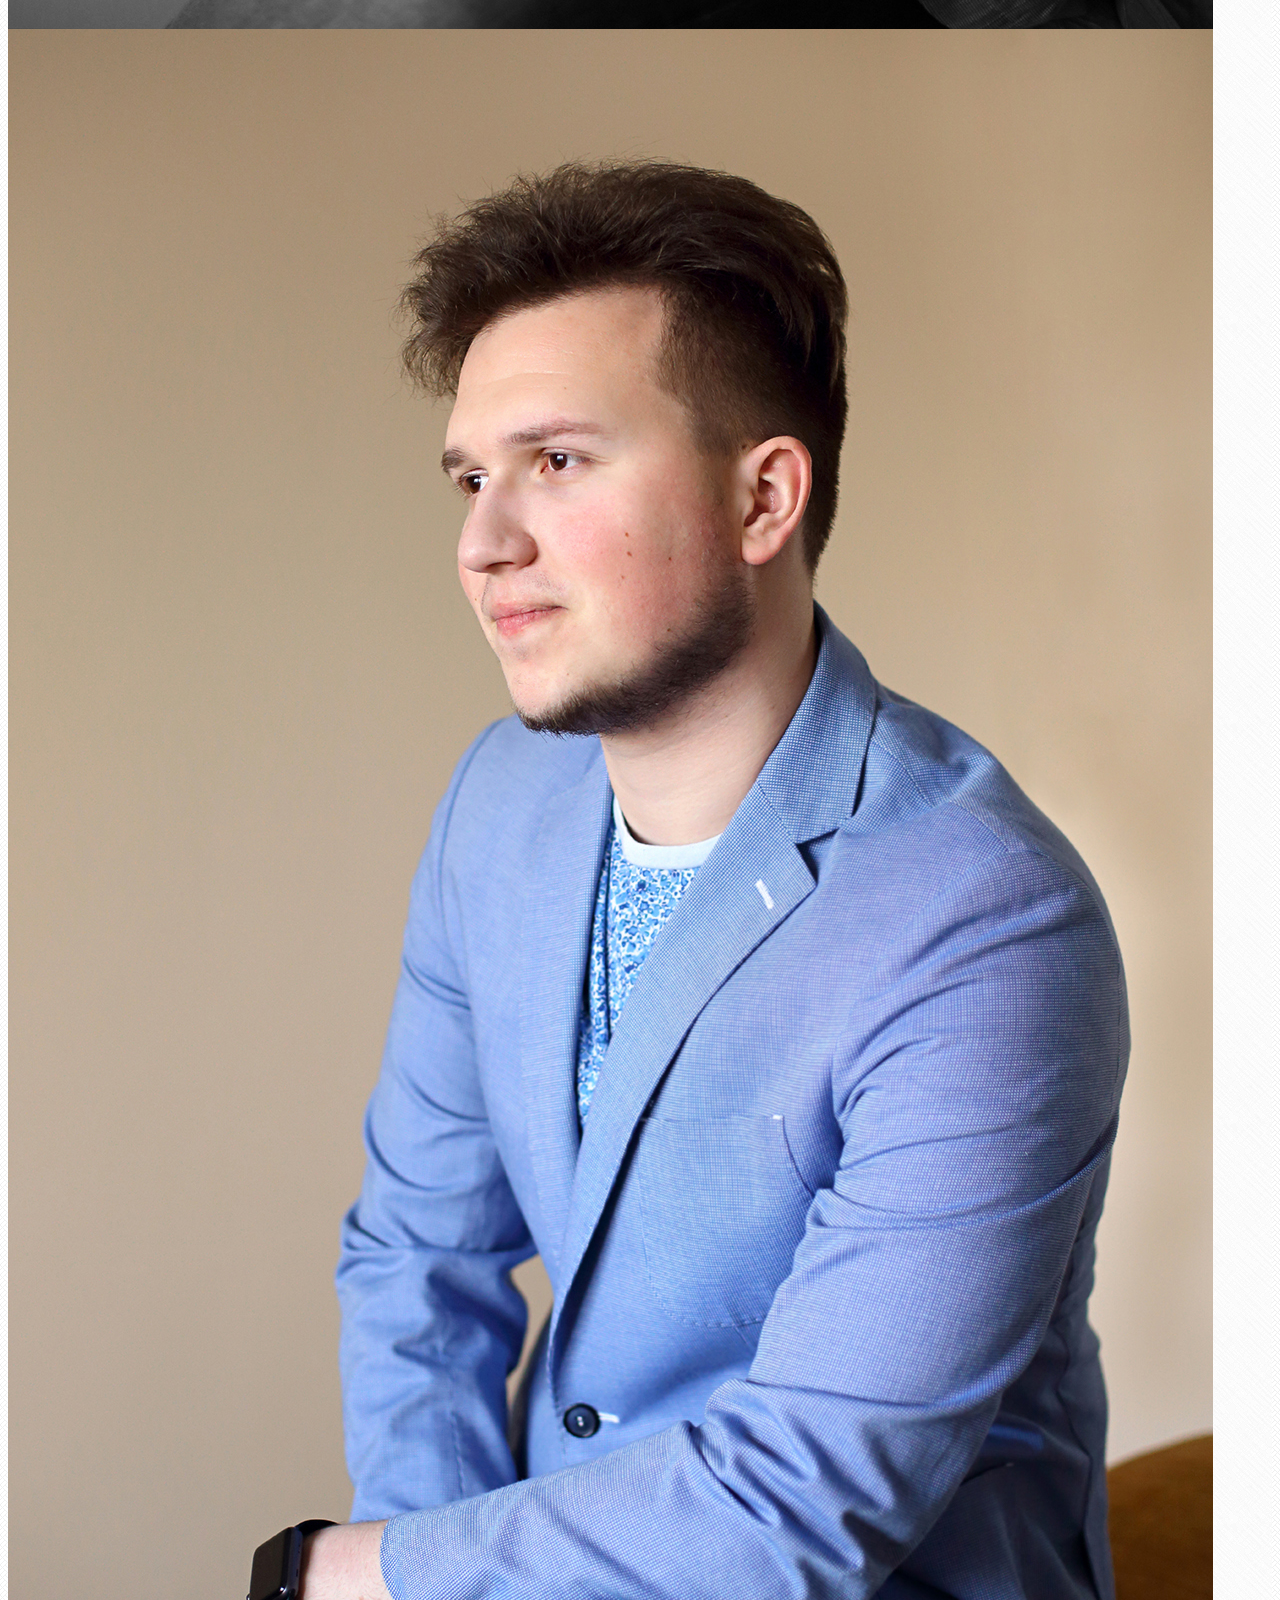
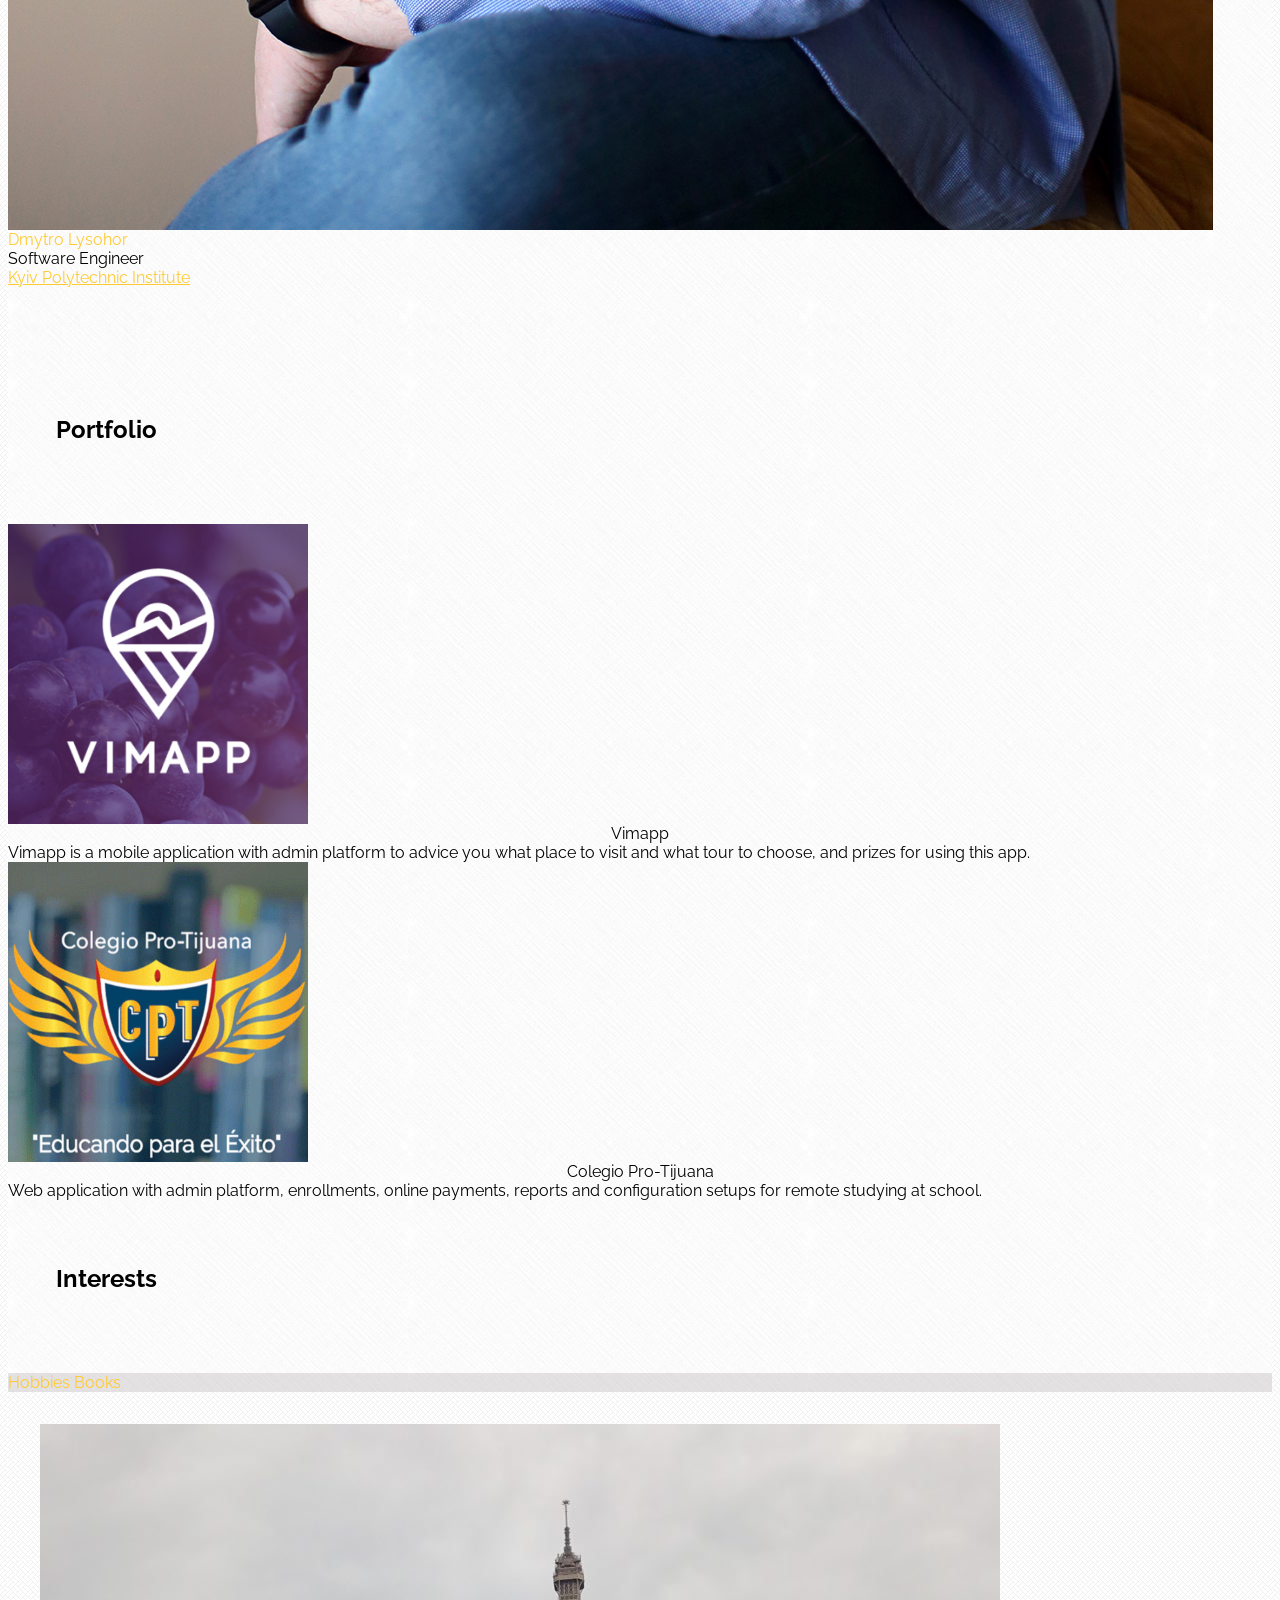
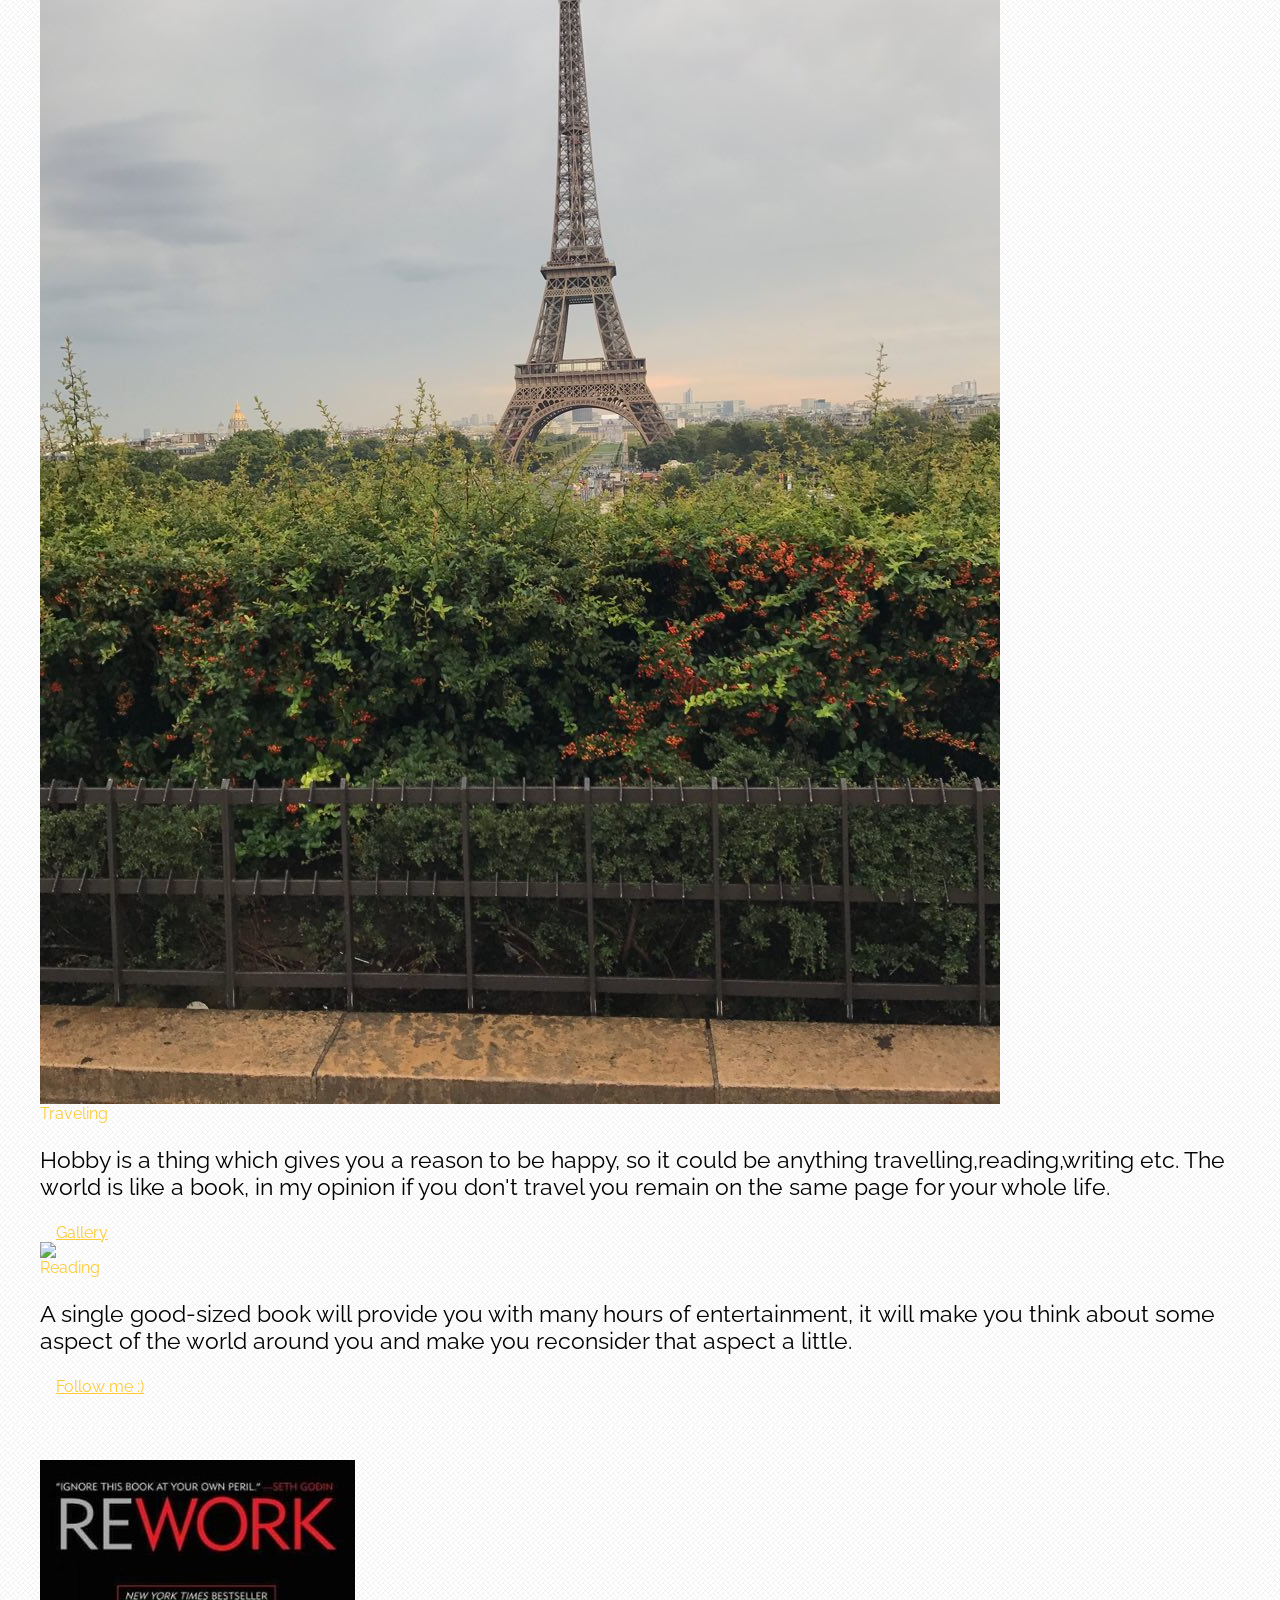
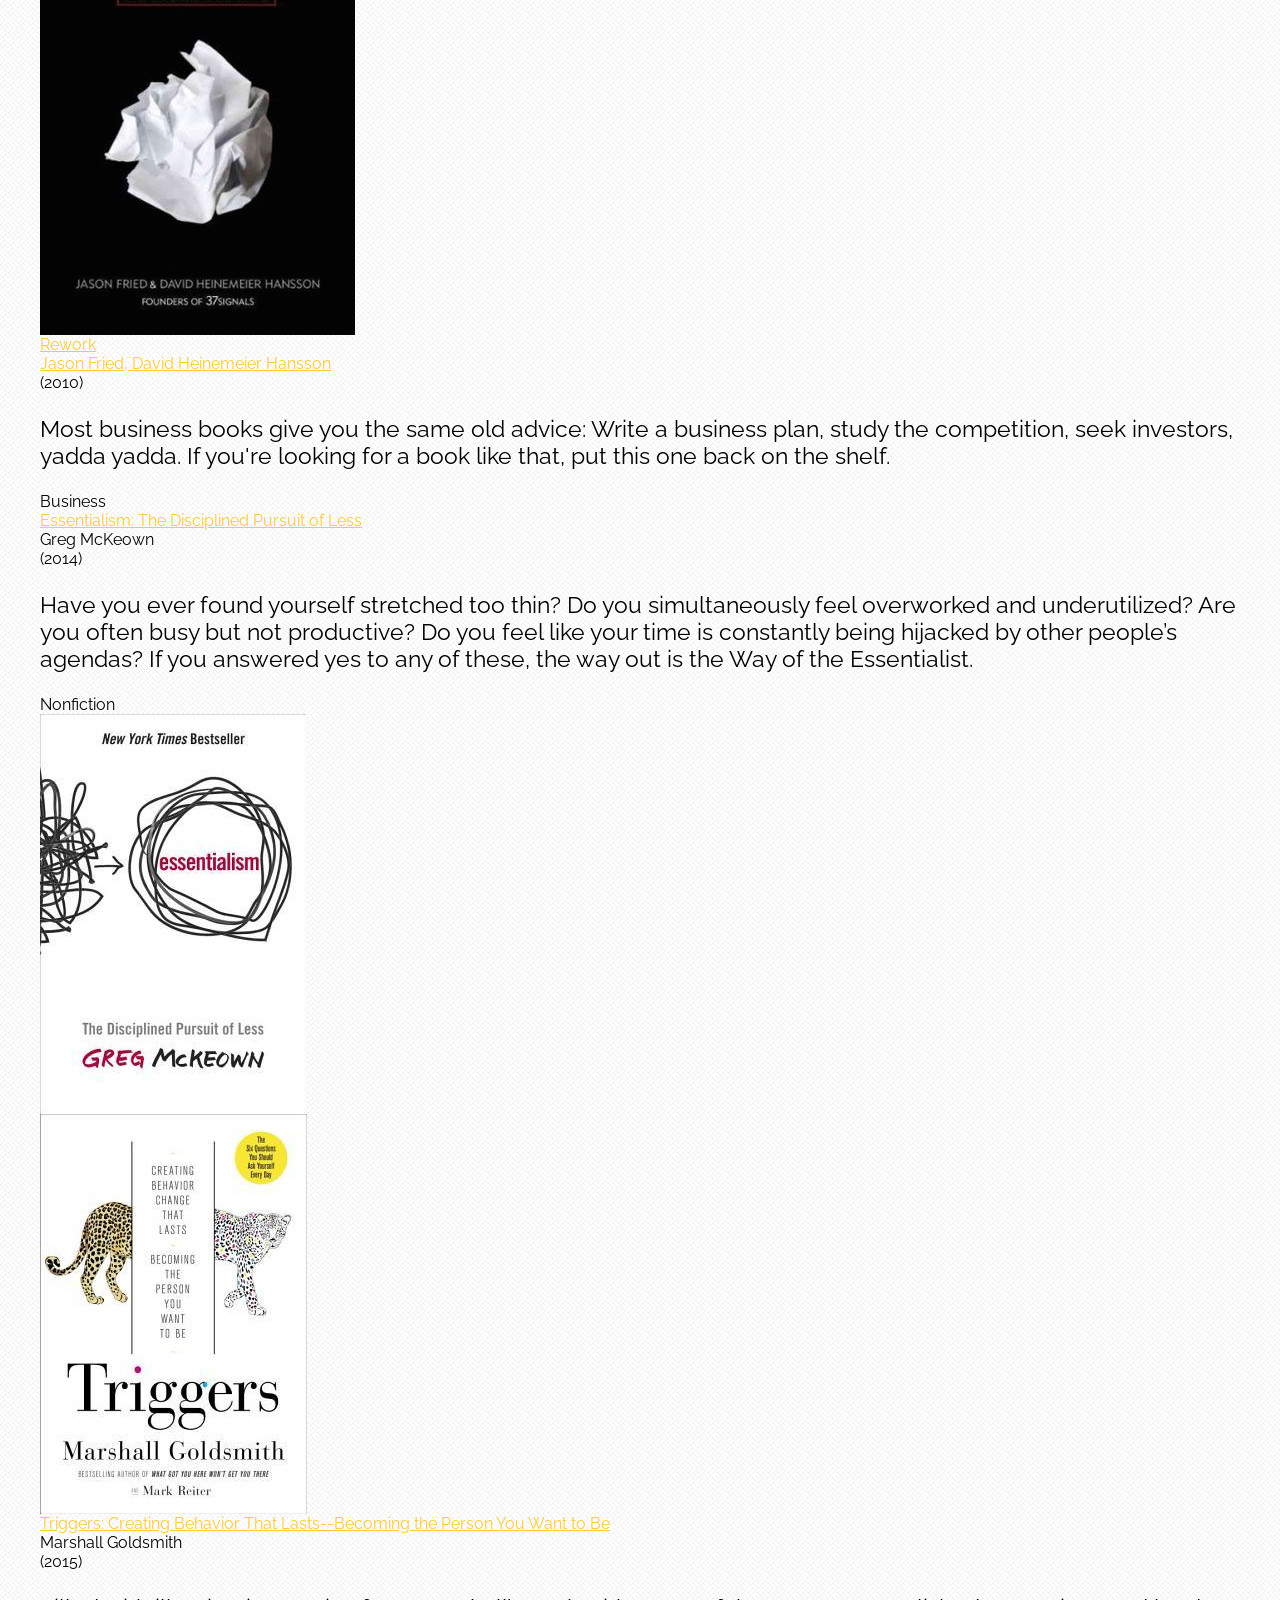
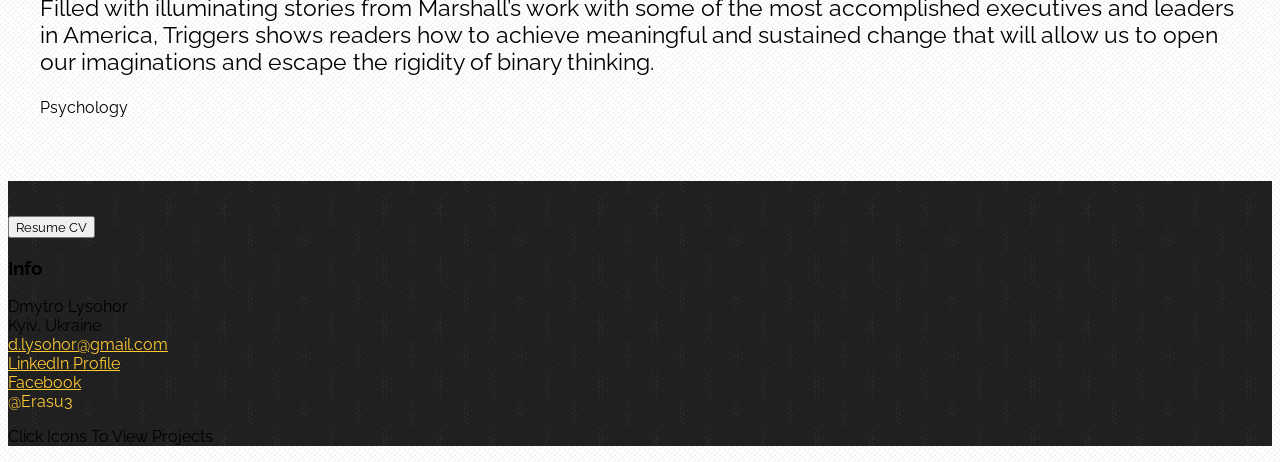
==== commit 1792f99c: "edit page" ====
--- a/index.html
+++ b/index.html
@@ -26,13 +26,12 @@
   <a name="top"></a>
   <div class= "ui text container">
     <h1 class= "ui orange inverted header">
-      <i class="bullseye icon"></i>
       Dmytro Lysohor
     </h1>
     <h2>
-      Software Engineer
+      Software Engineer, Cropio
     </h2>
-    <a href="#bio"><div class="ui huge inverted orange button"> Click me <i class="arrow outline right icon"></i></div>
+    <a href="#bio"><div class="ui huge inverted orange button"> More Info <i class="arrow outline right icon"></i></div>
     </a>
   </div>
 </div>
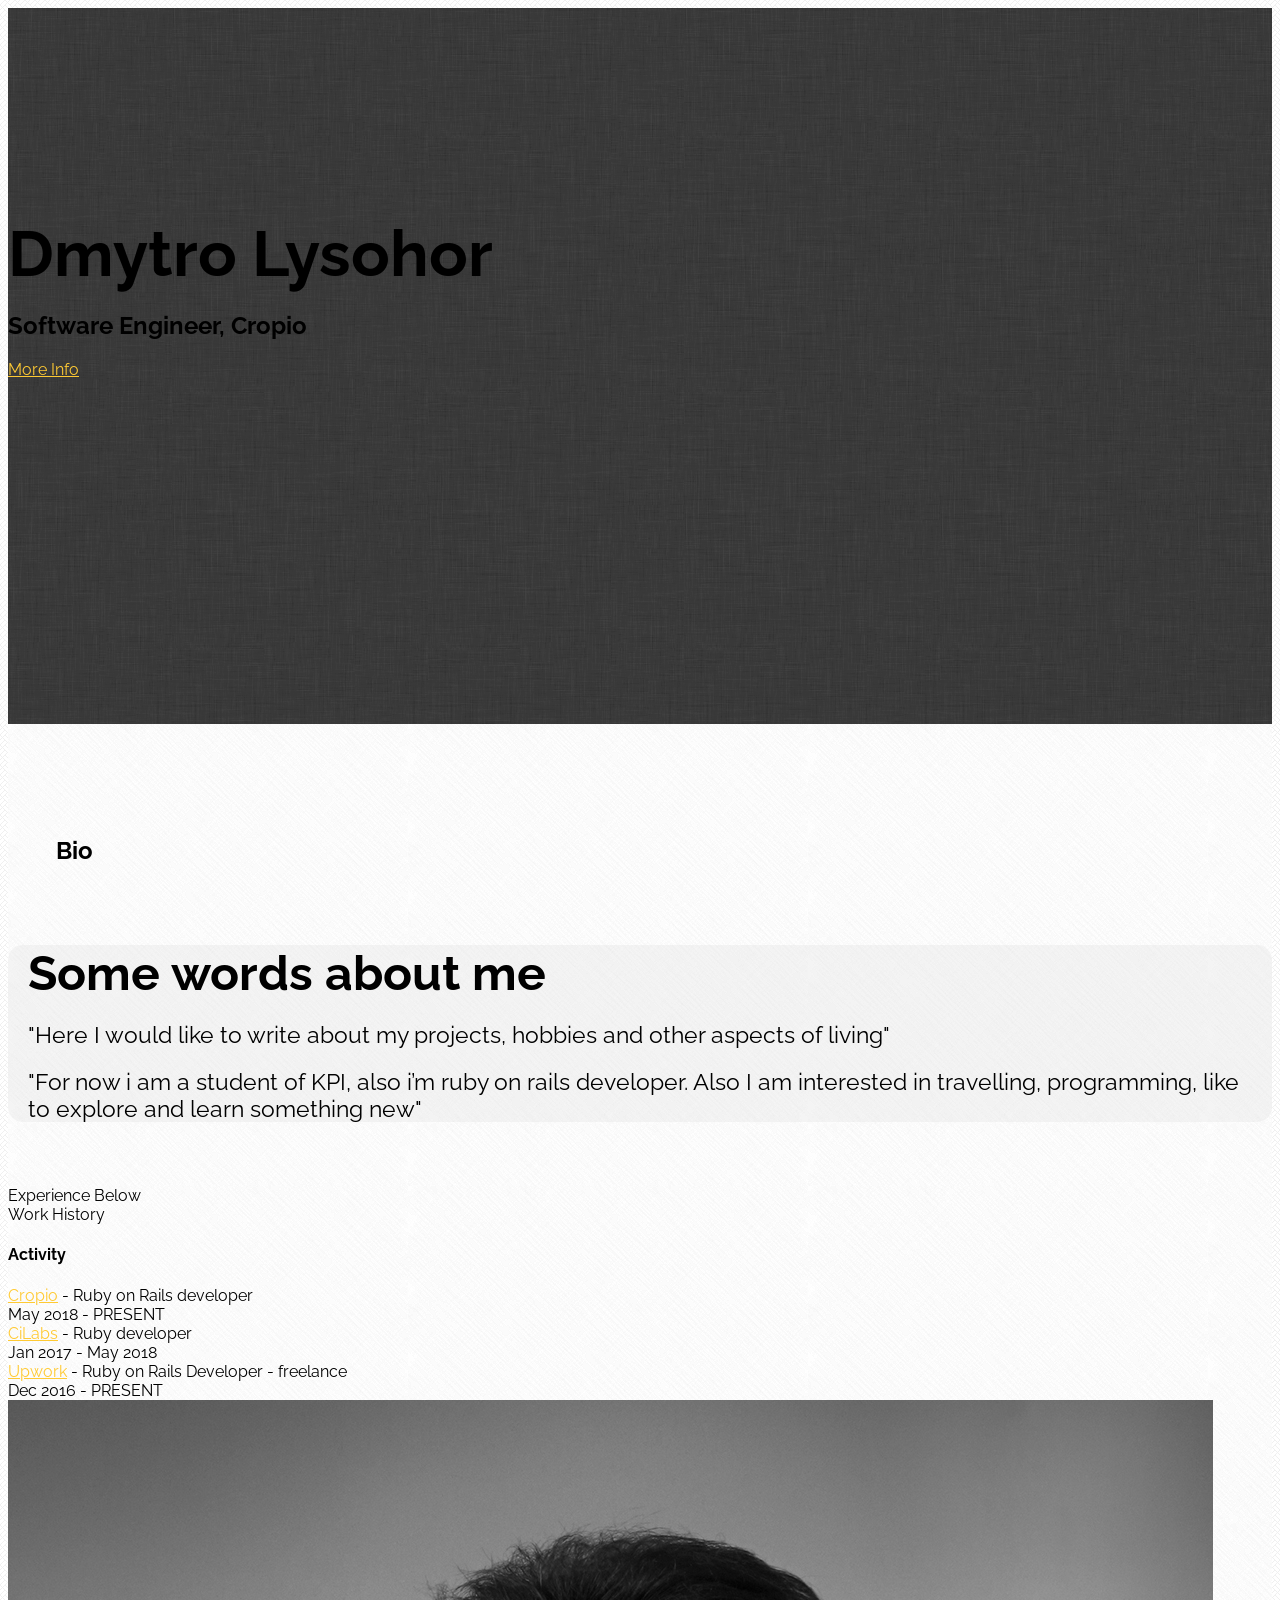
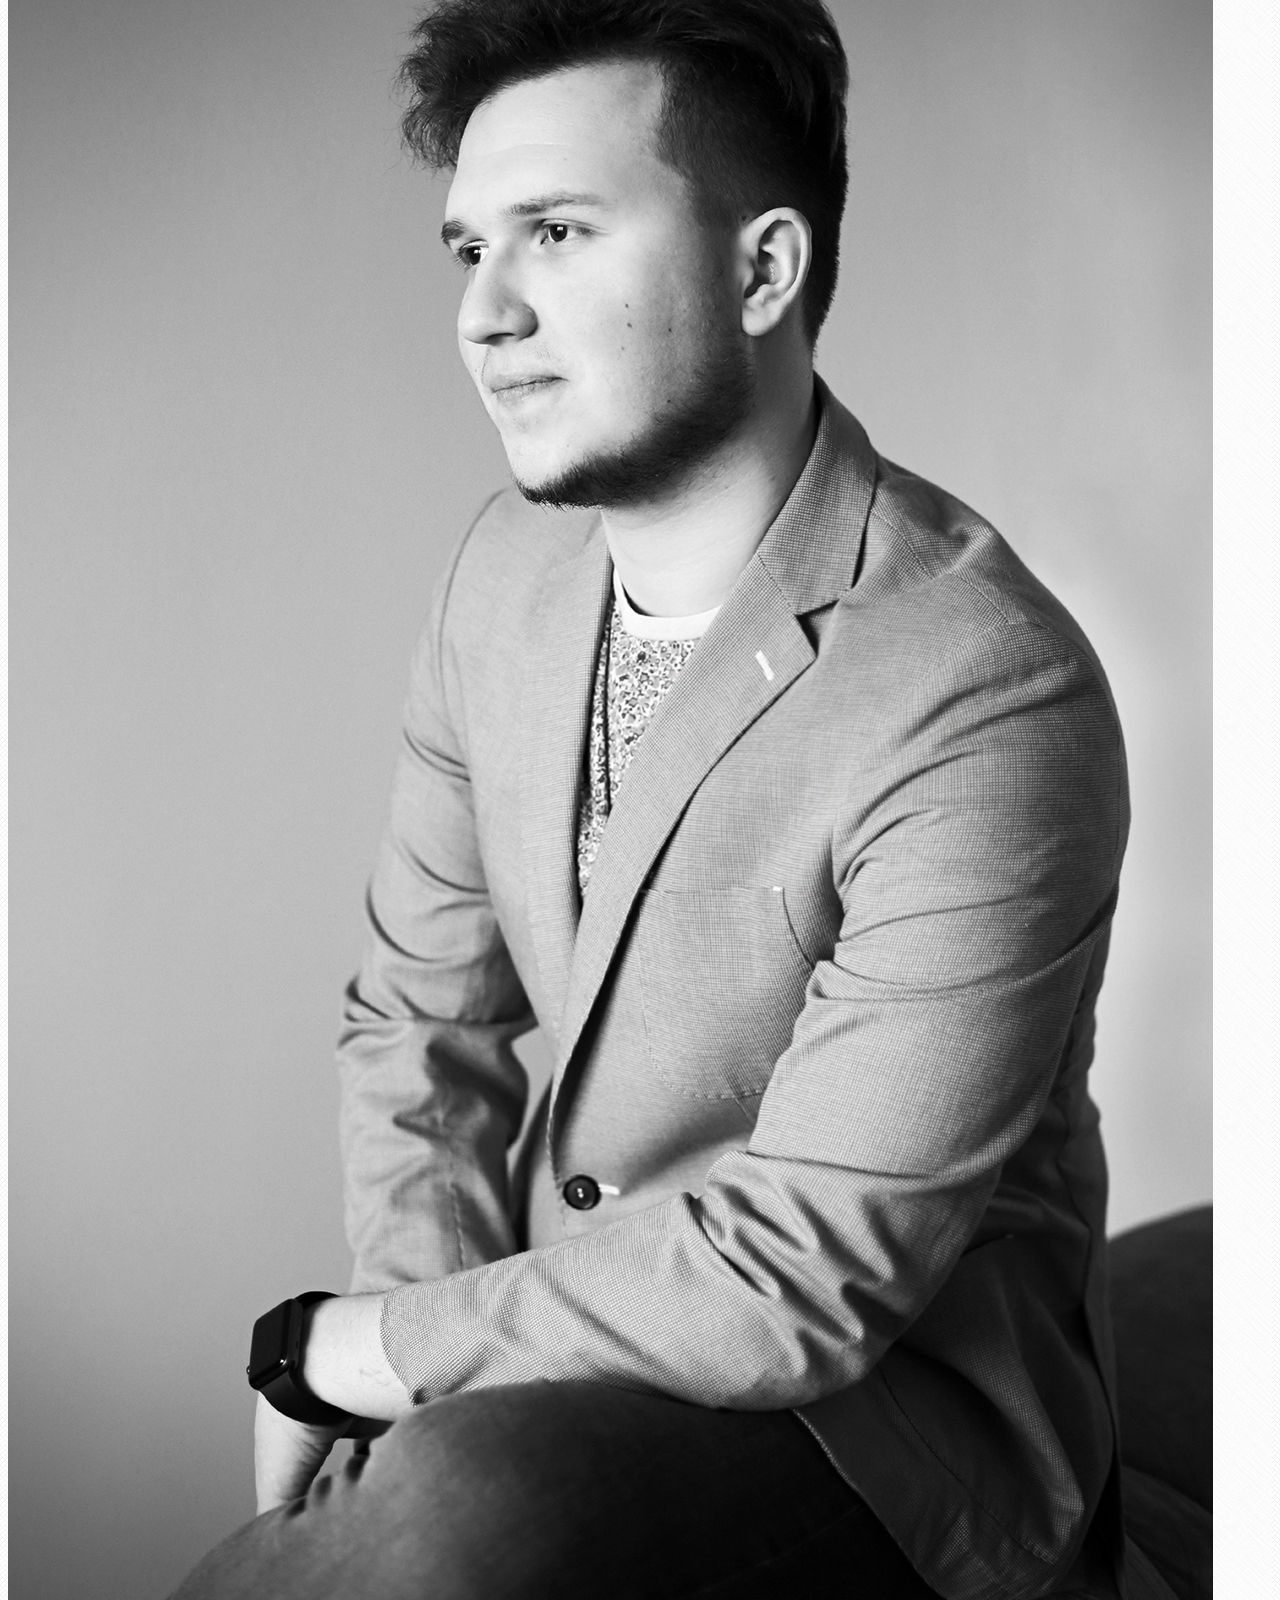
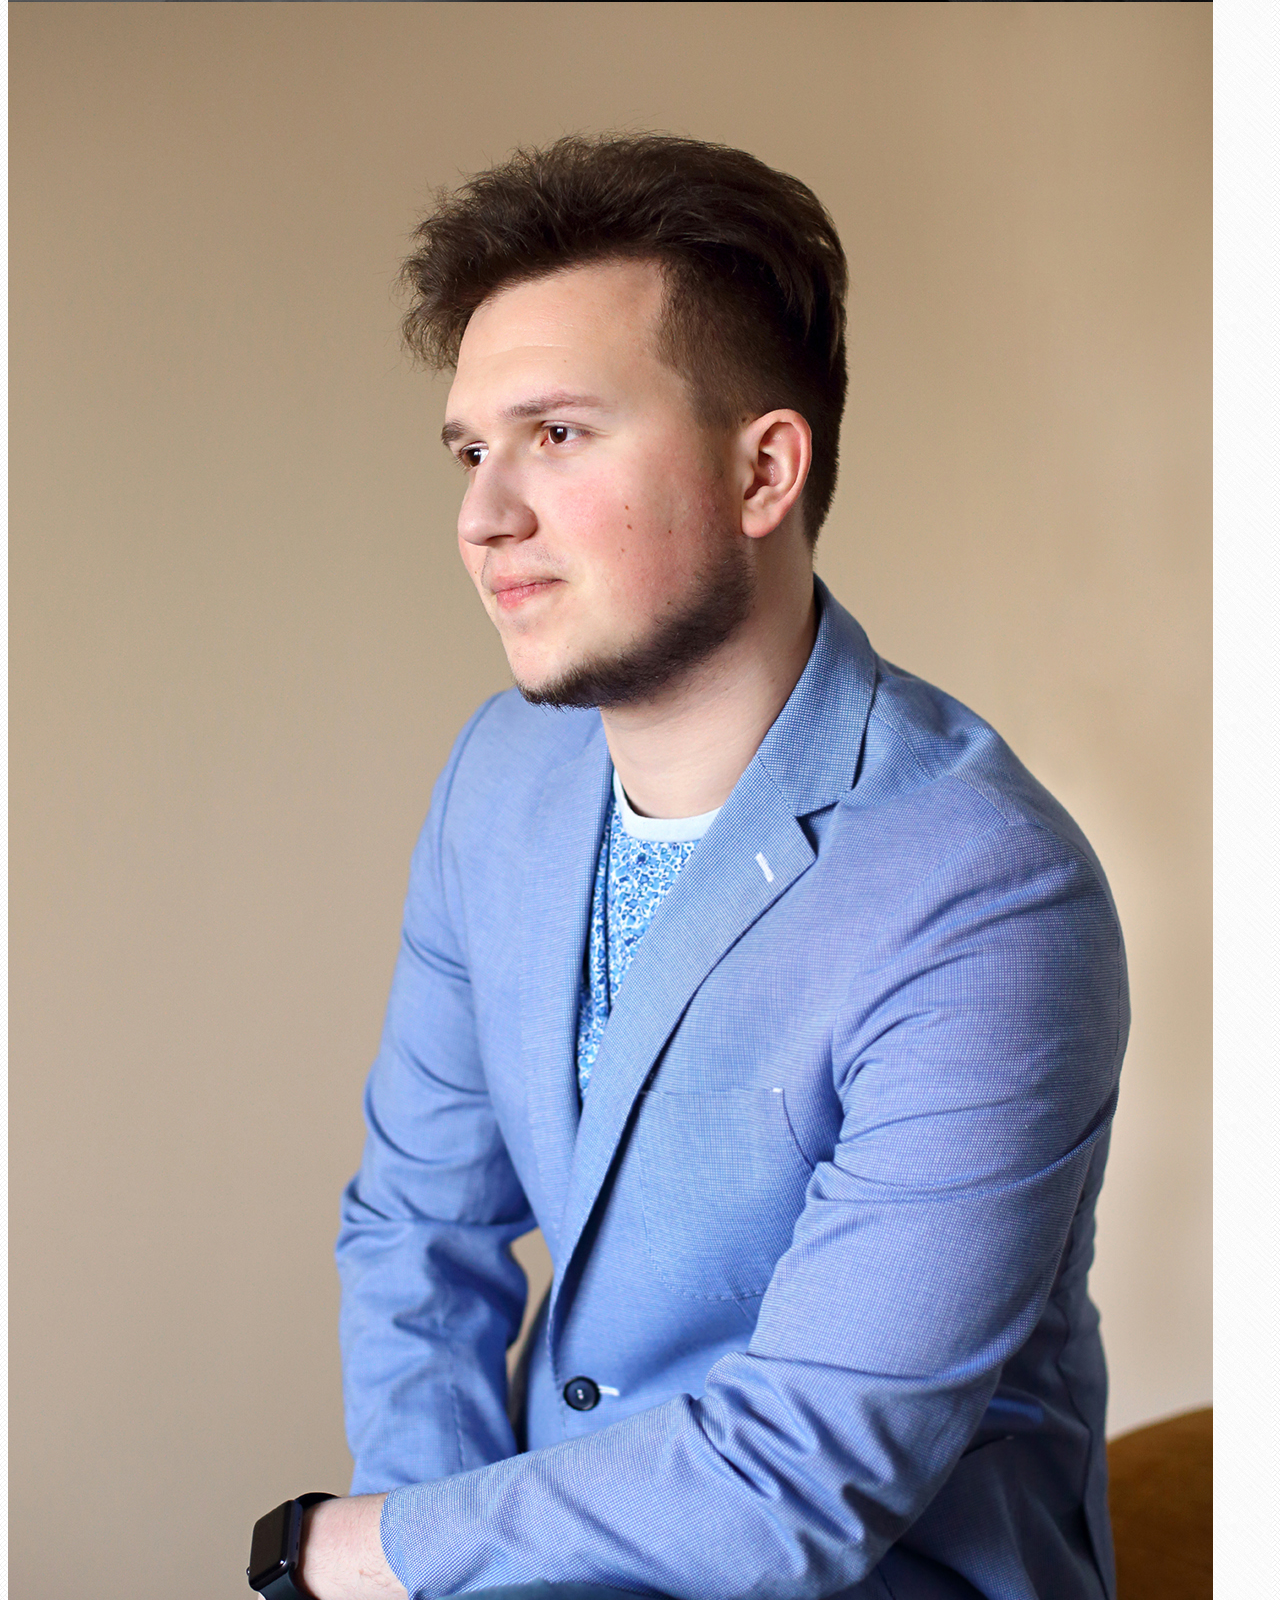
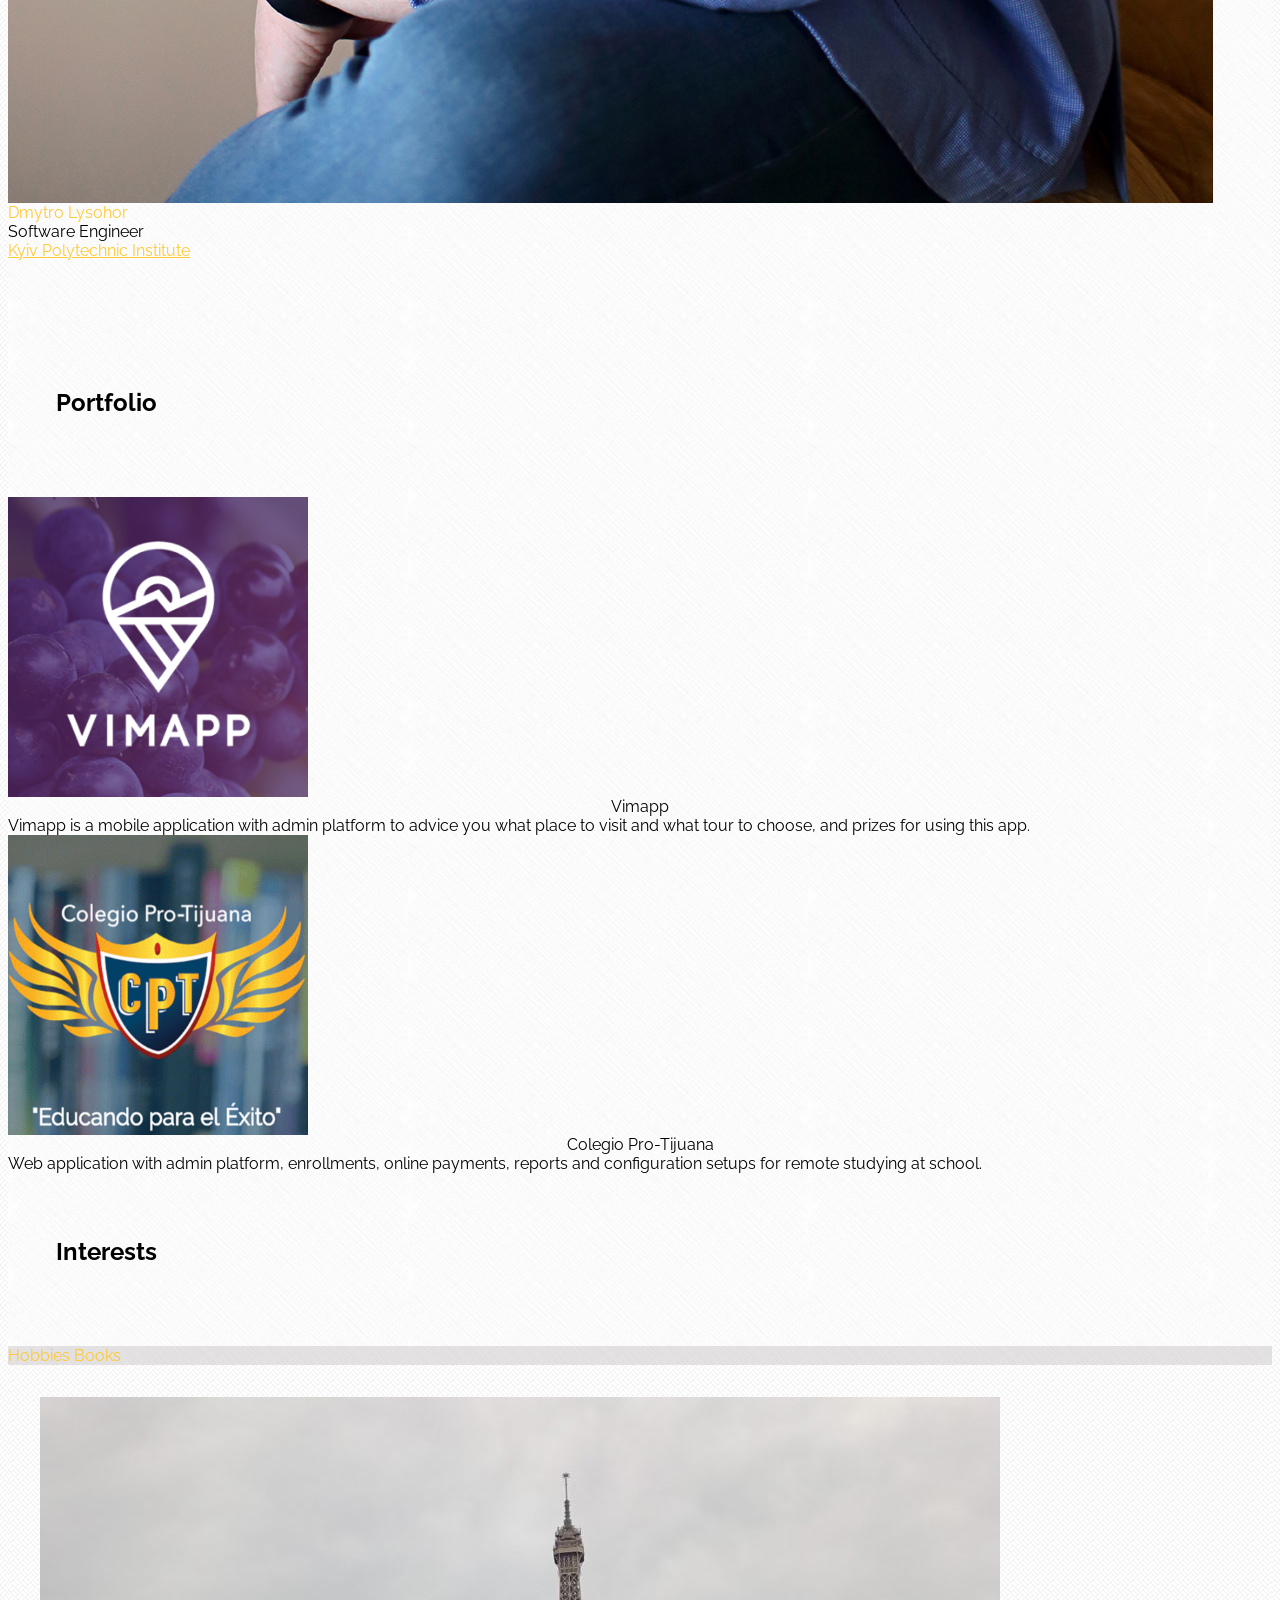
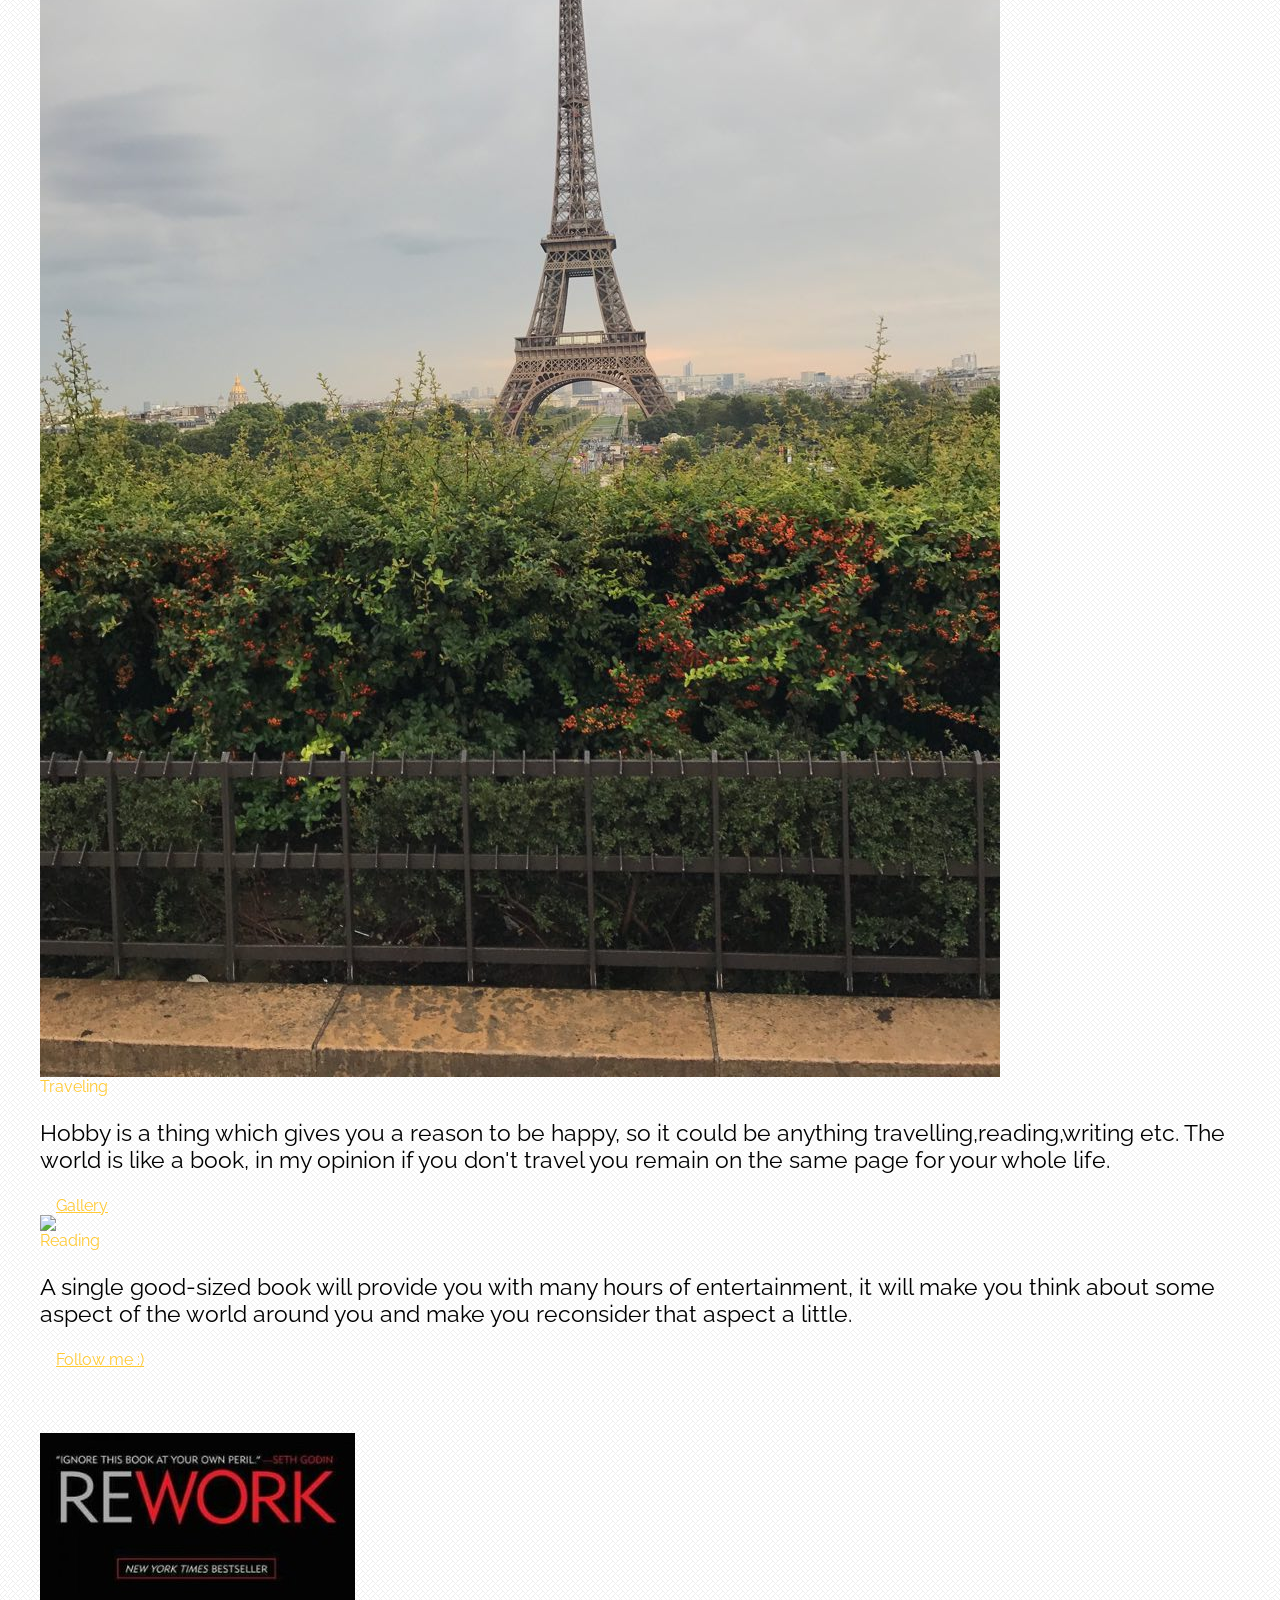
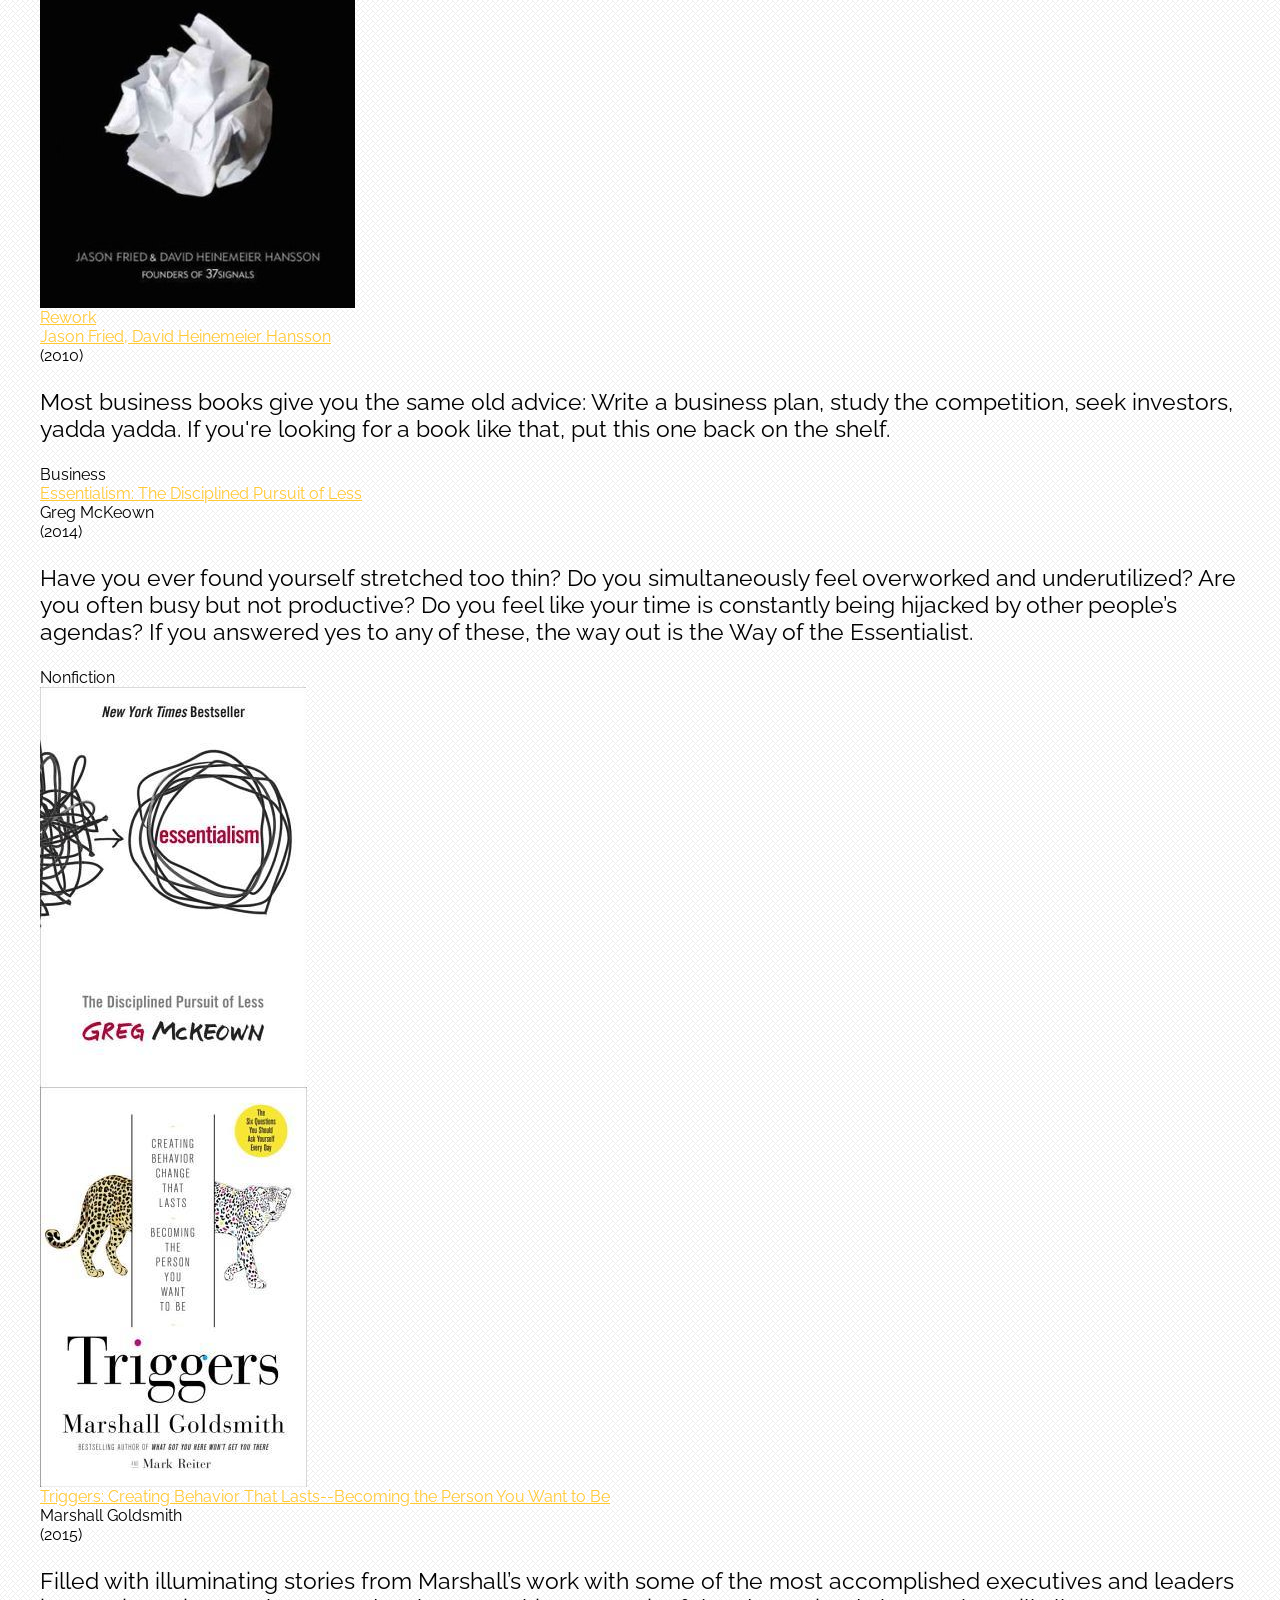
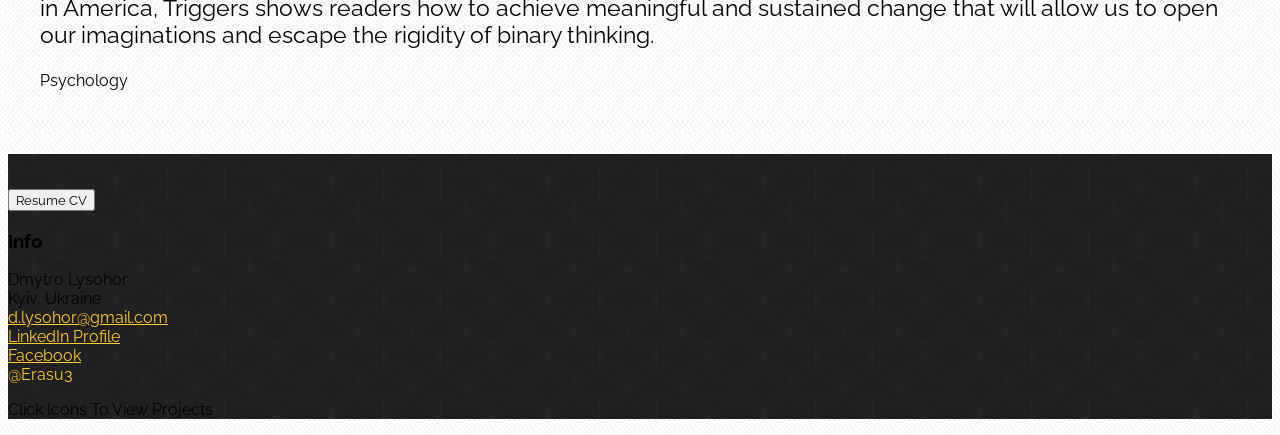
==== commit b647cc9f: "edit page" ====
--- a/index.html
+++ b/index.html
@@ -47,10 +47,10 @@
       <div class="eight wide column">
         <div class="transparent_bg">
           <h3 class="ui read header">
-            Some words about myself
+            Some words about me
           </h3>
           <p class="read">
-            "Hi! My name is Dmytro, and here i want to write about some of my projects, hobbies, activities and other aspects of living"</p>
+            "Here I would like to write about my projects, hobbies and other aspects of living"</p>
           <div class="ui hidden divider"></div>
           <p class="read">
             "For now i am a student of KPI, also i’m ruby on rails developer. Also I am interested in travelling, programming, like to explore and learn something new"
@@ -63,7 +63,7 @@
             <div class="ui orange right ribbon label">
               <i class="book icon"></i>
               Experience Below</div>
-            <div class="header">Timeline</div>
+            <div class="header">Work History</div>
           </div>
           <div class="content">
             <h4 class="ui sub header">Activity</h4>
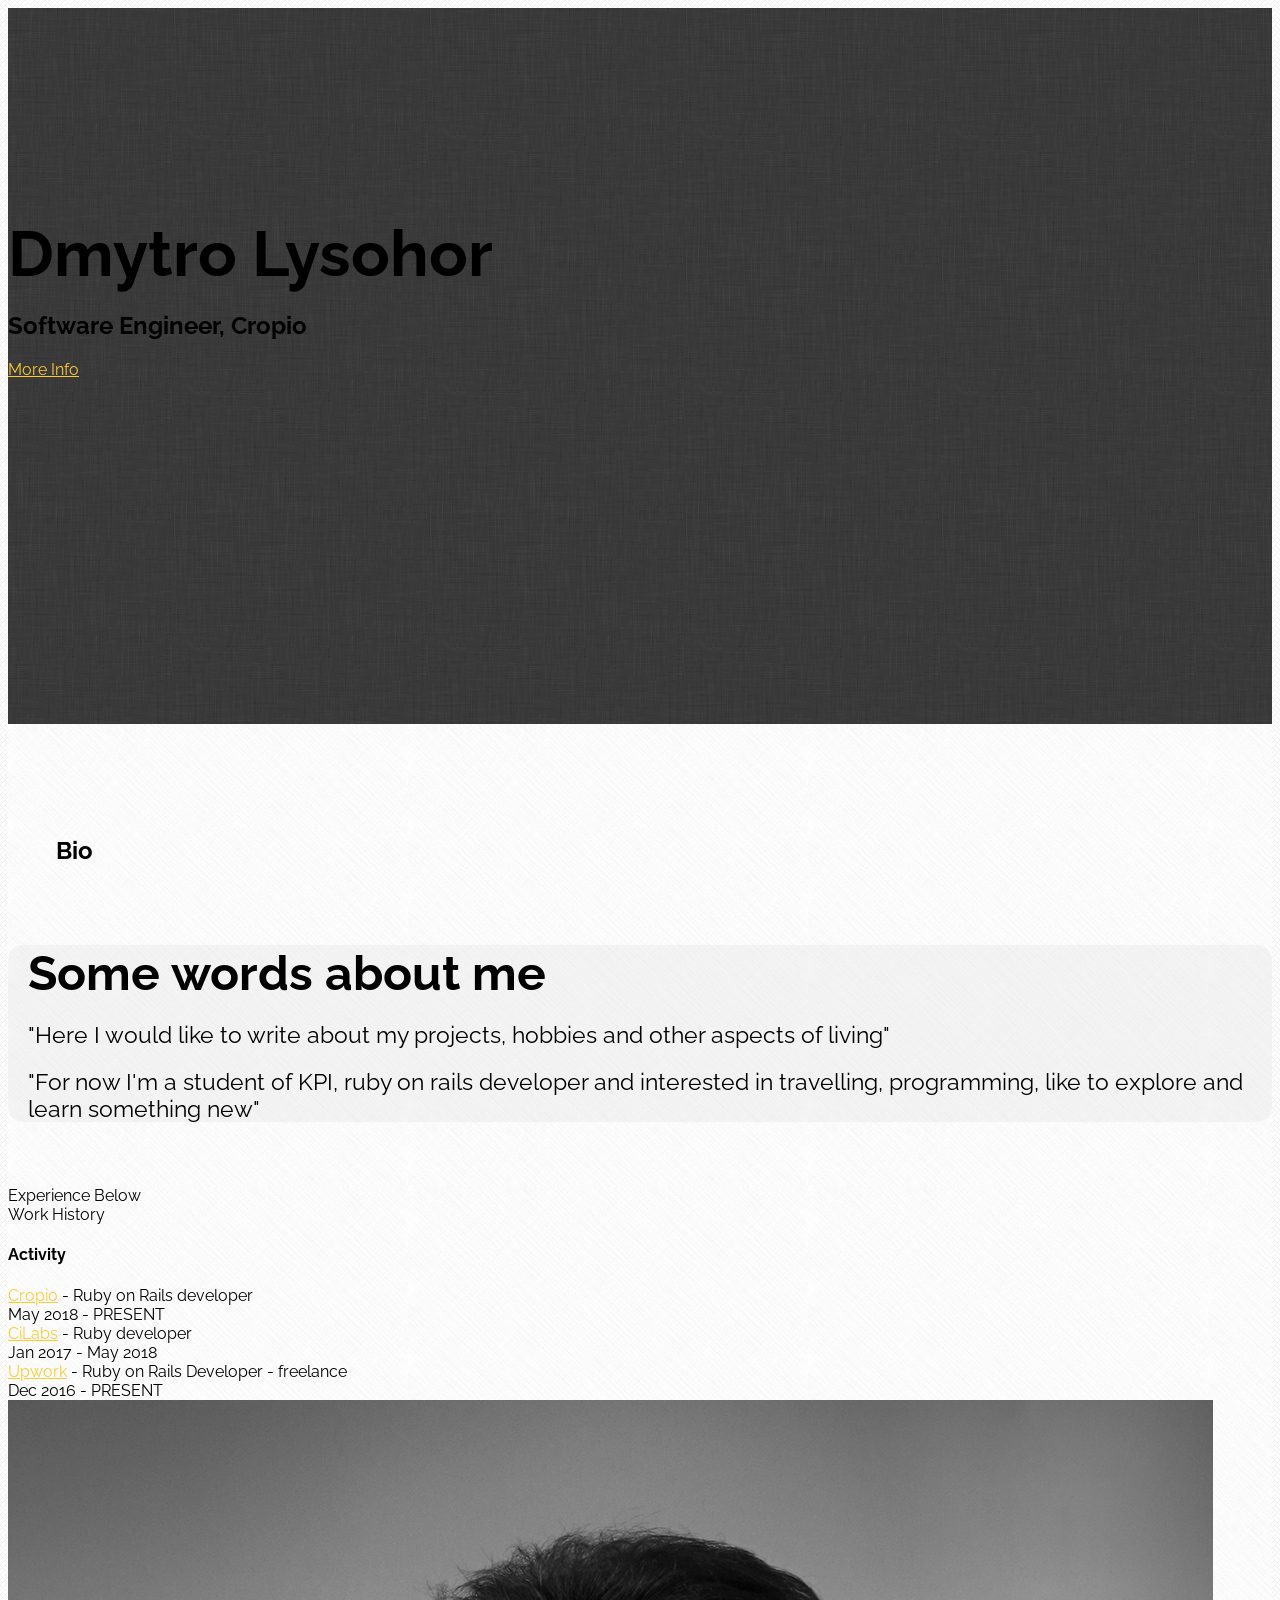
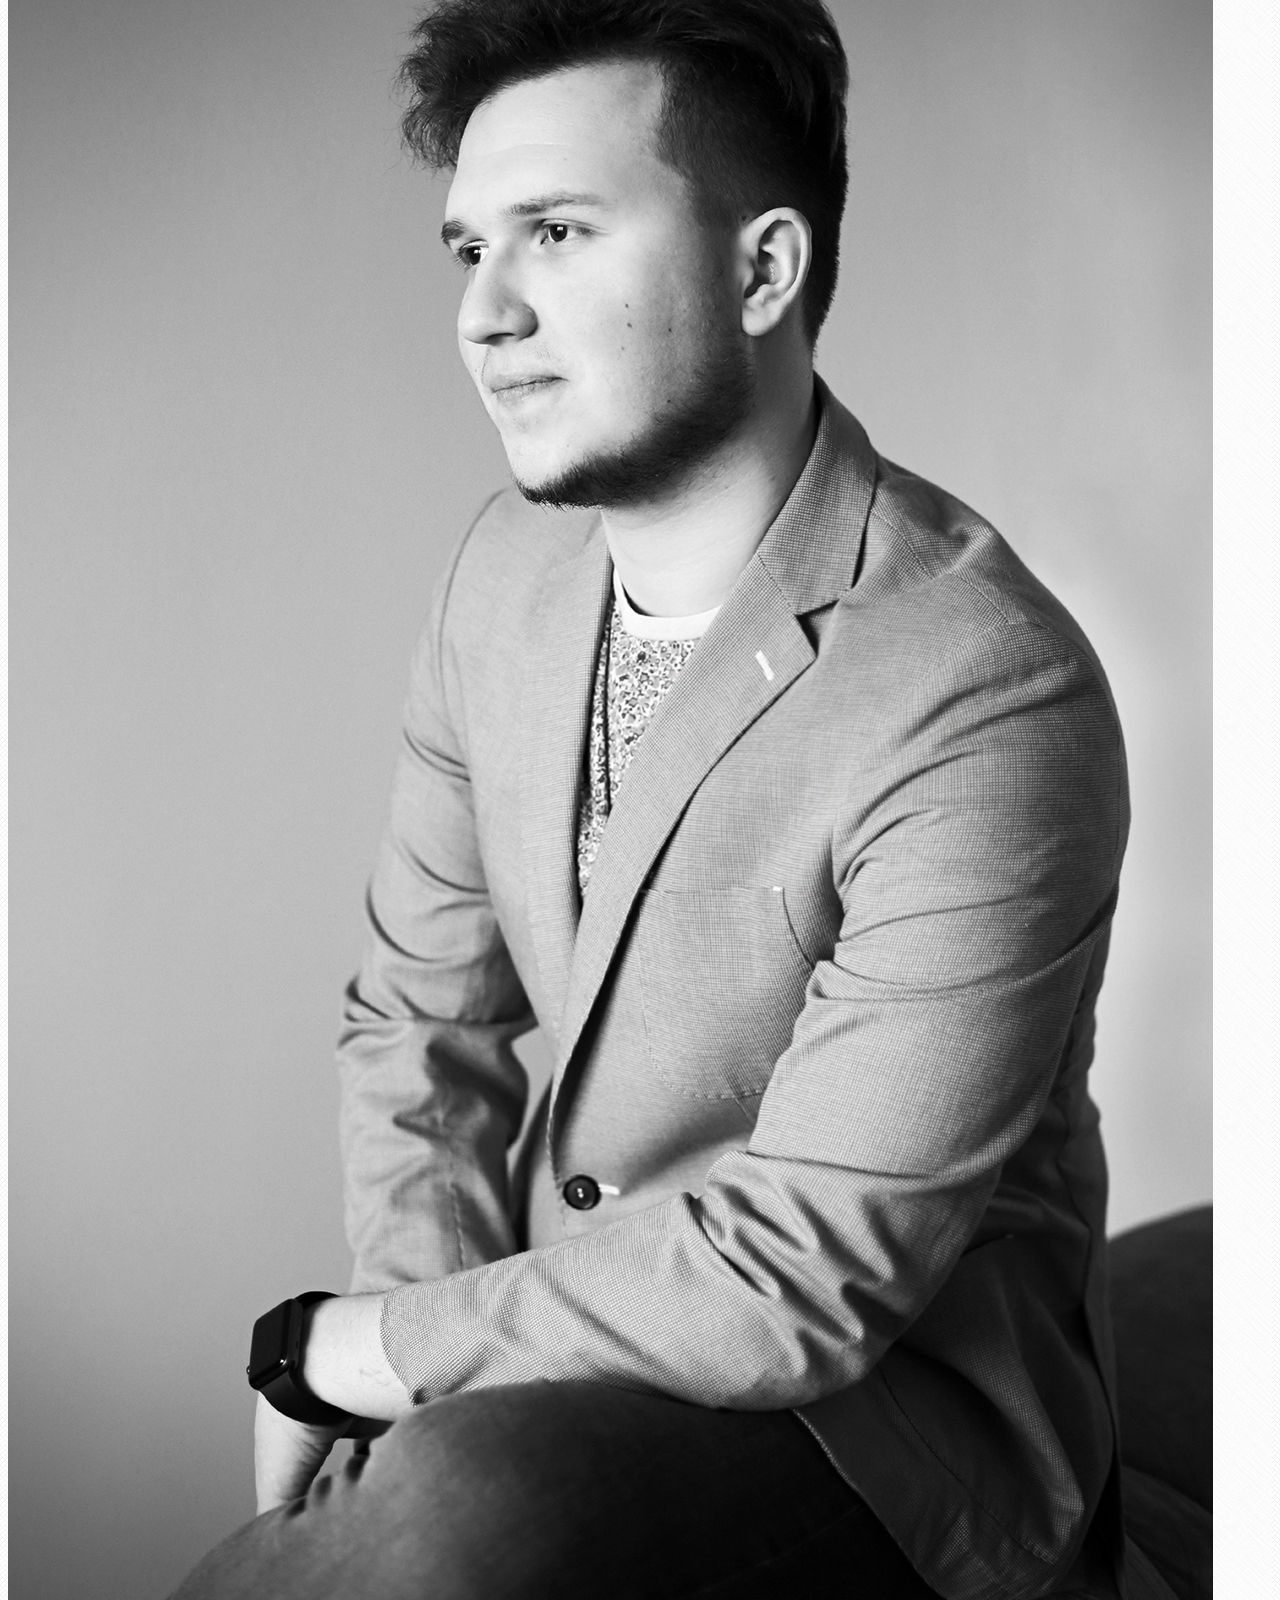
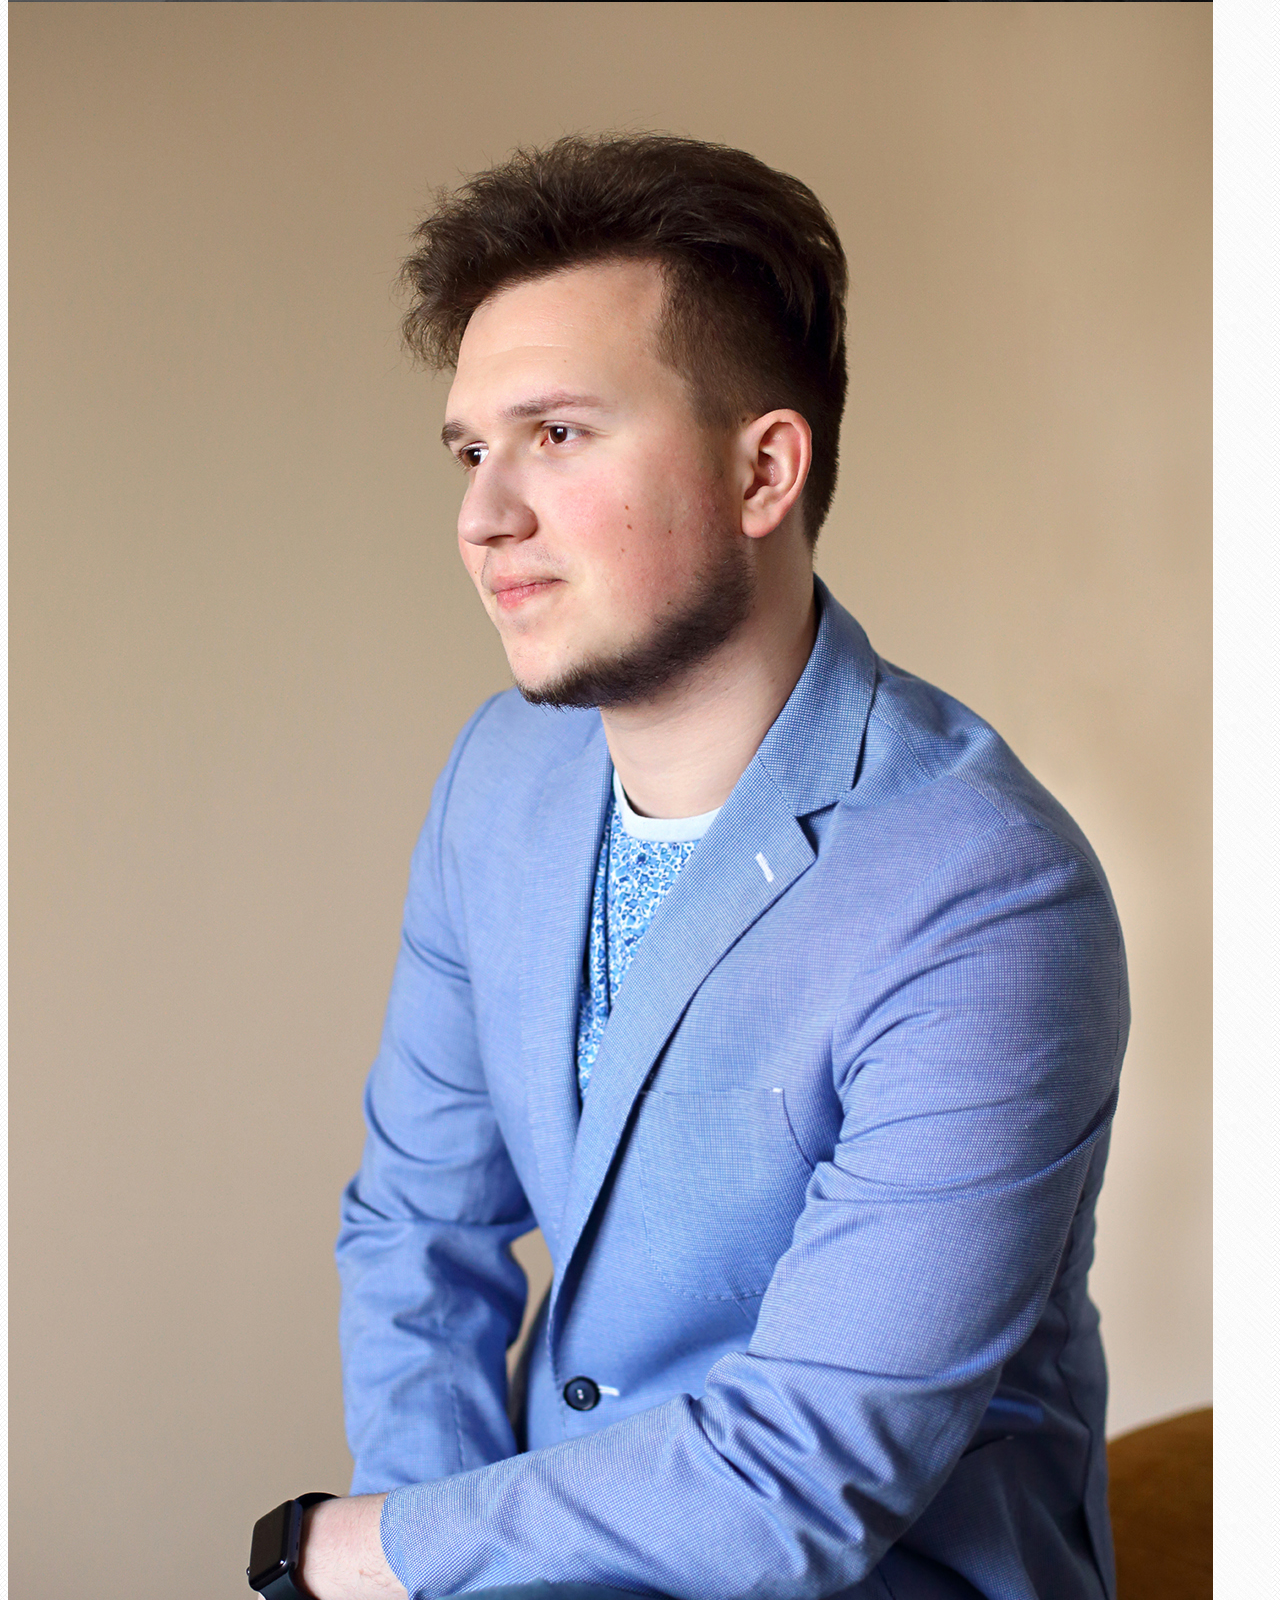
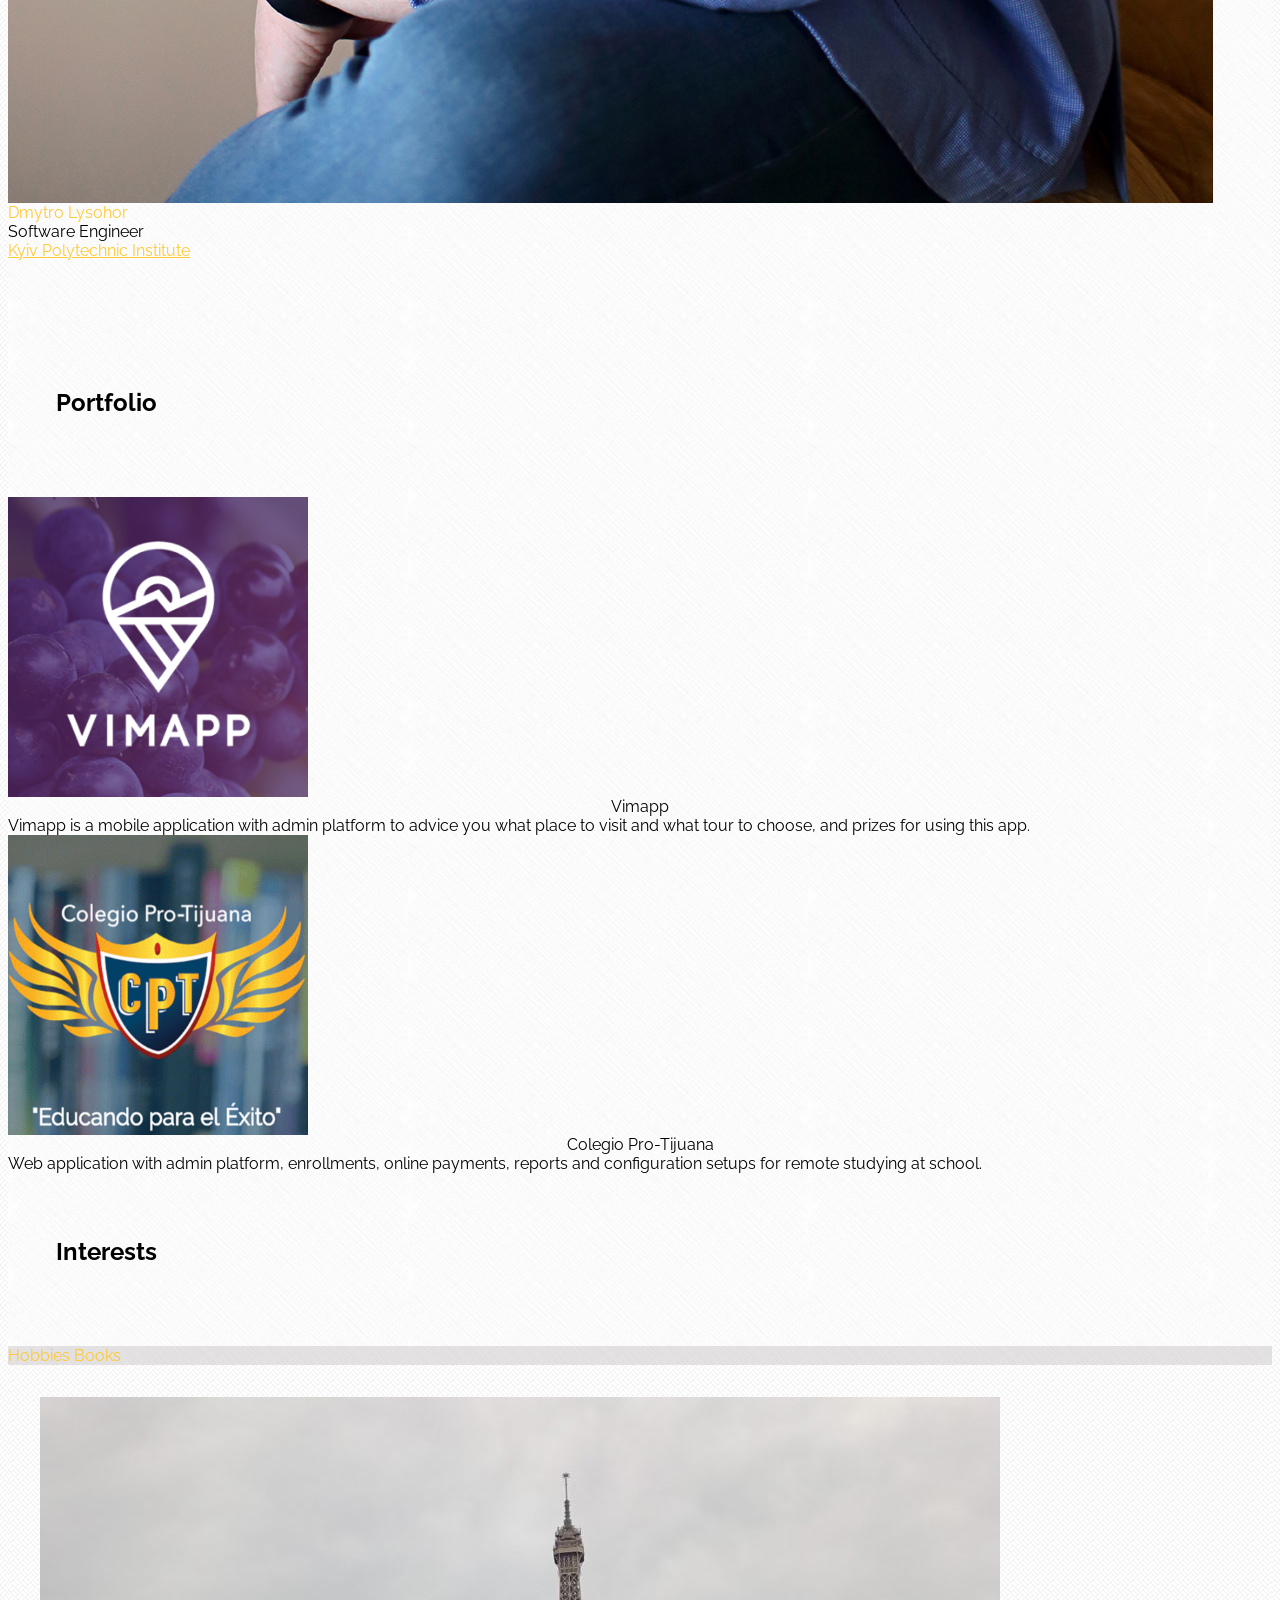
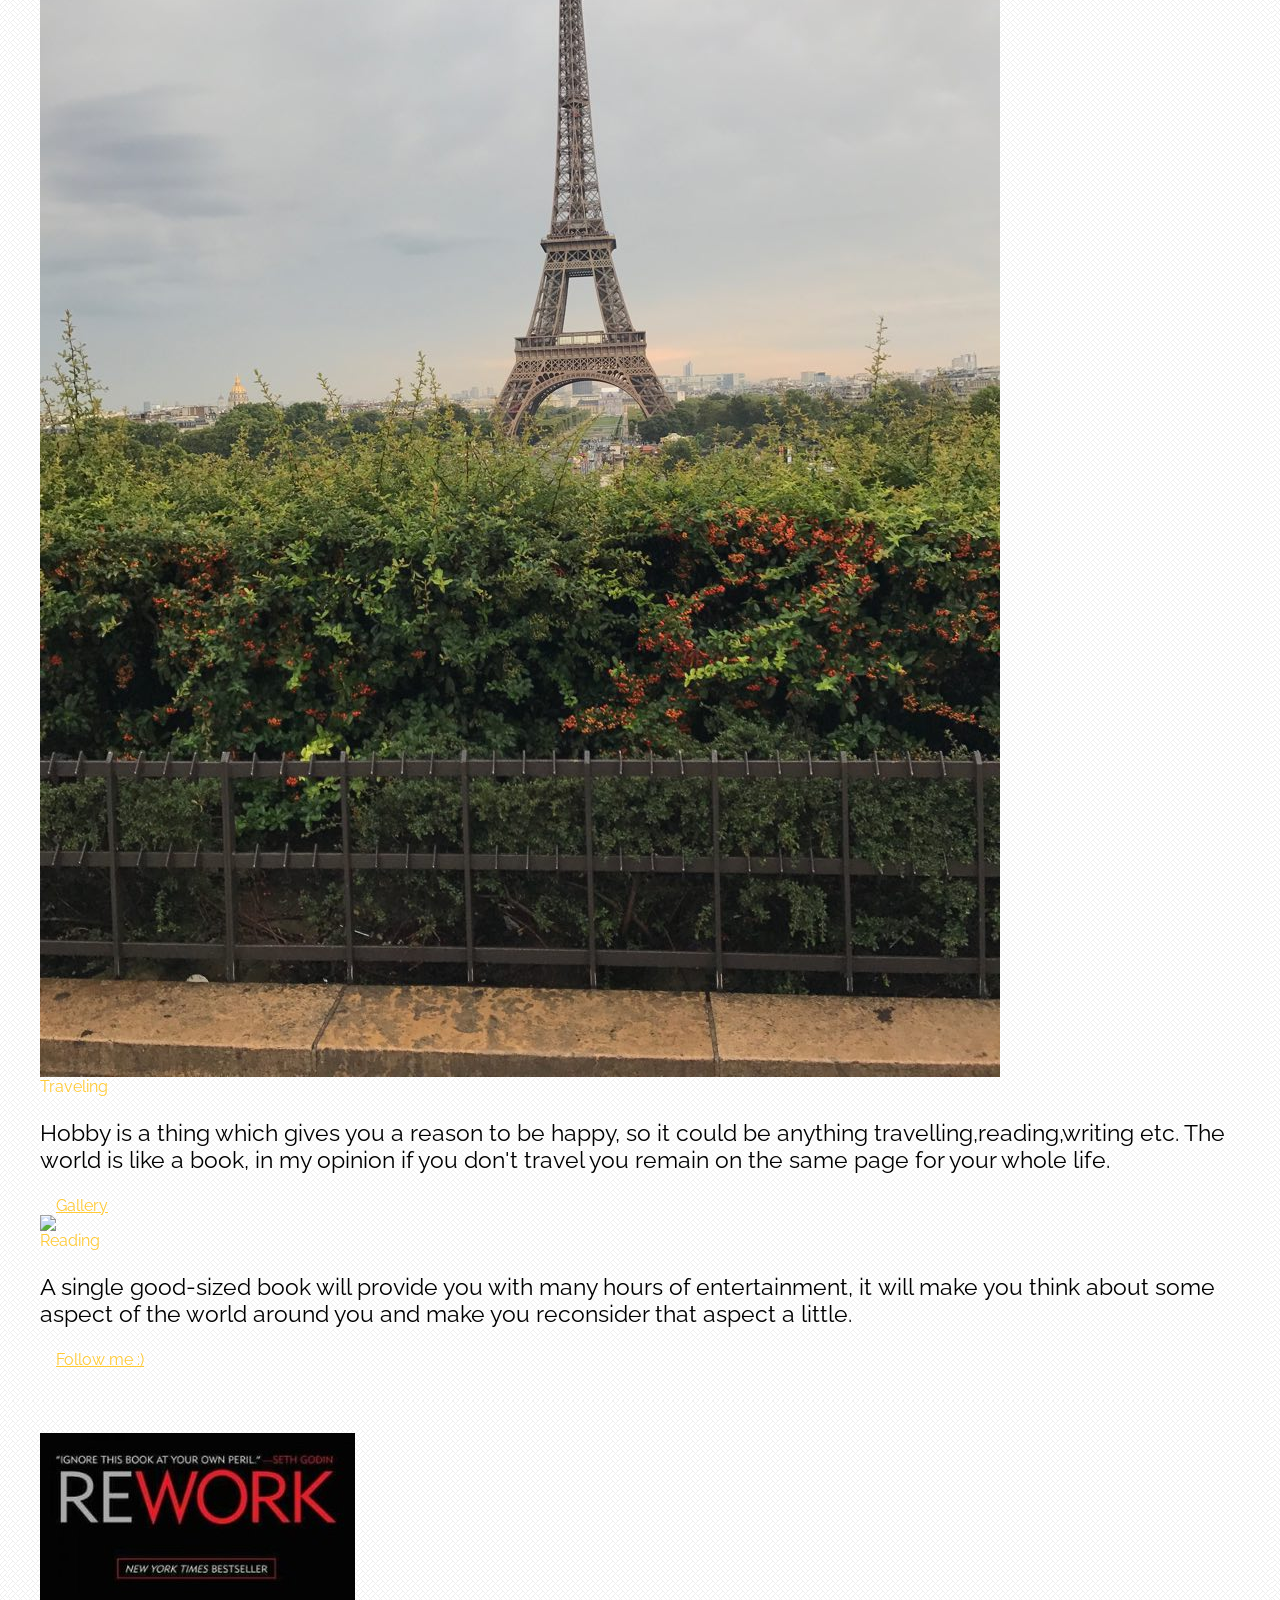
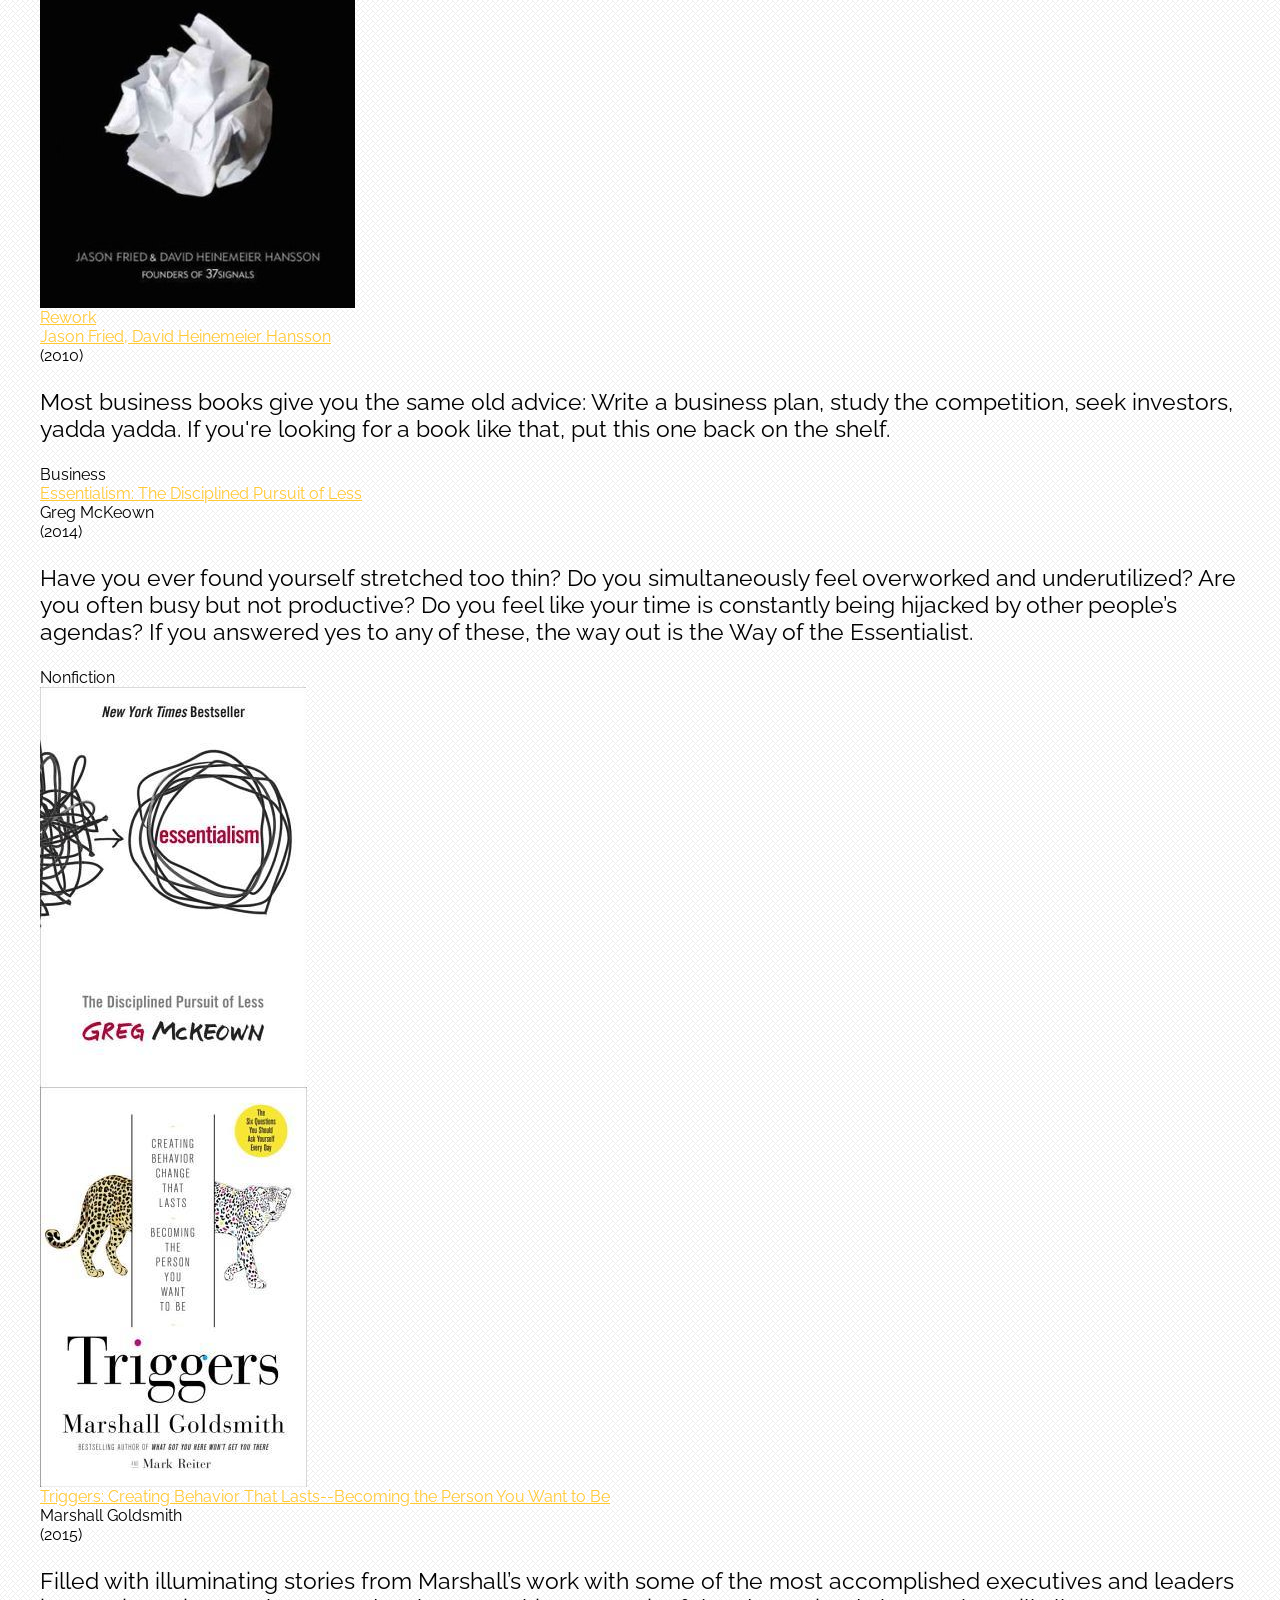
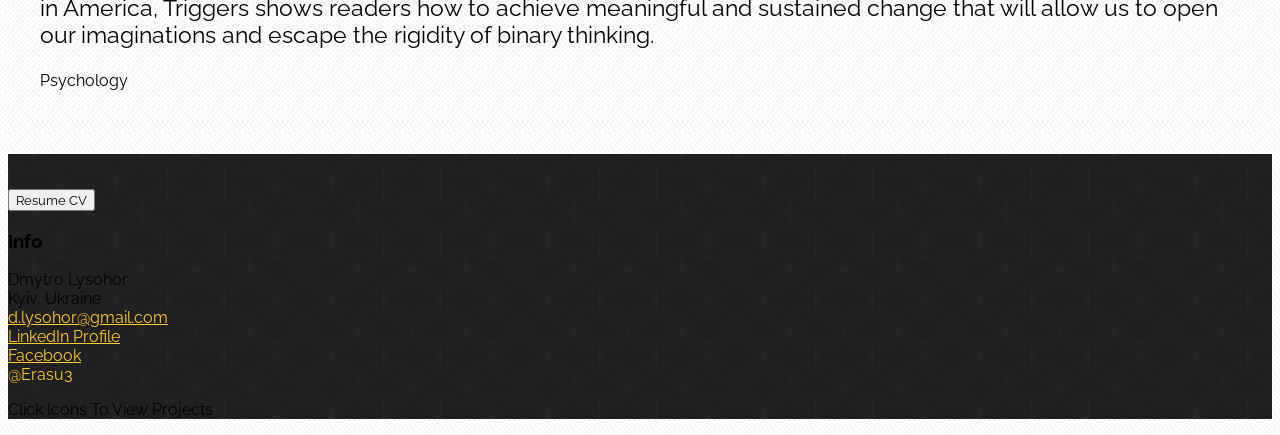
==== commit 156b5fdb: "edit page" ====
--- a/index.html
+++ b/index.html
@@ -53,7 +53,7 @@
             "Here I would like to write about my projects, hobbies and other aspects of living"</p>
           <div class="ui hidden divider"></div>
           <p class="read">
-            "For now i am a student of KPI, also i’m ruby on rails developer. Also I am interested in travelling, programming, like to explore and learn something new"
+            "For now I'm a student of KPI, ruby on rails developer and interested in travelling, programming, like to explore and learn something new"
           </p>
           <div class="ui hidden divider"></div>
 
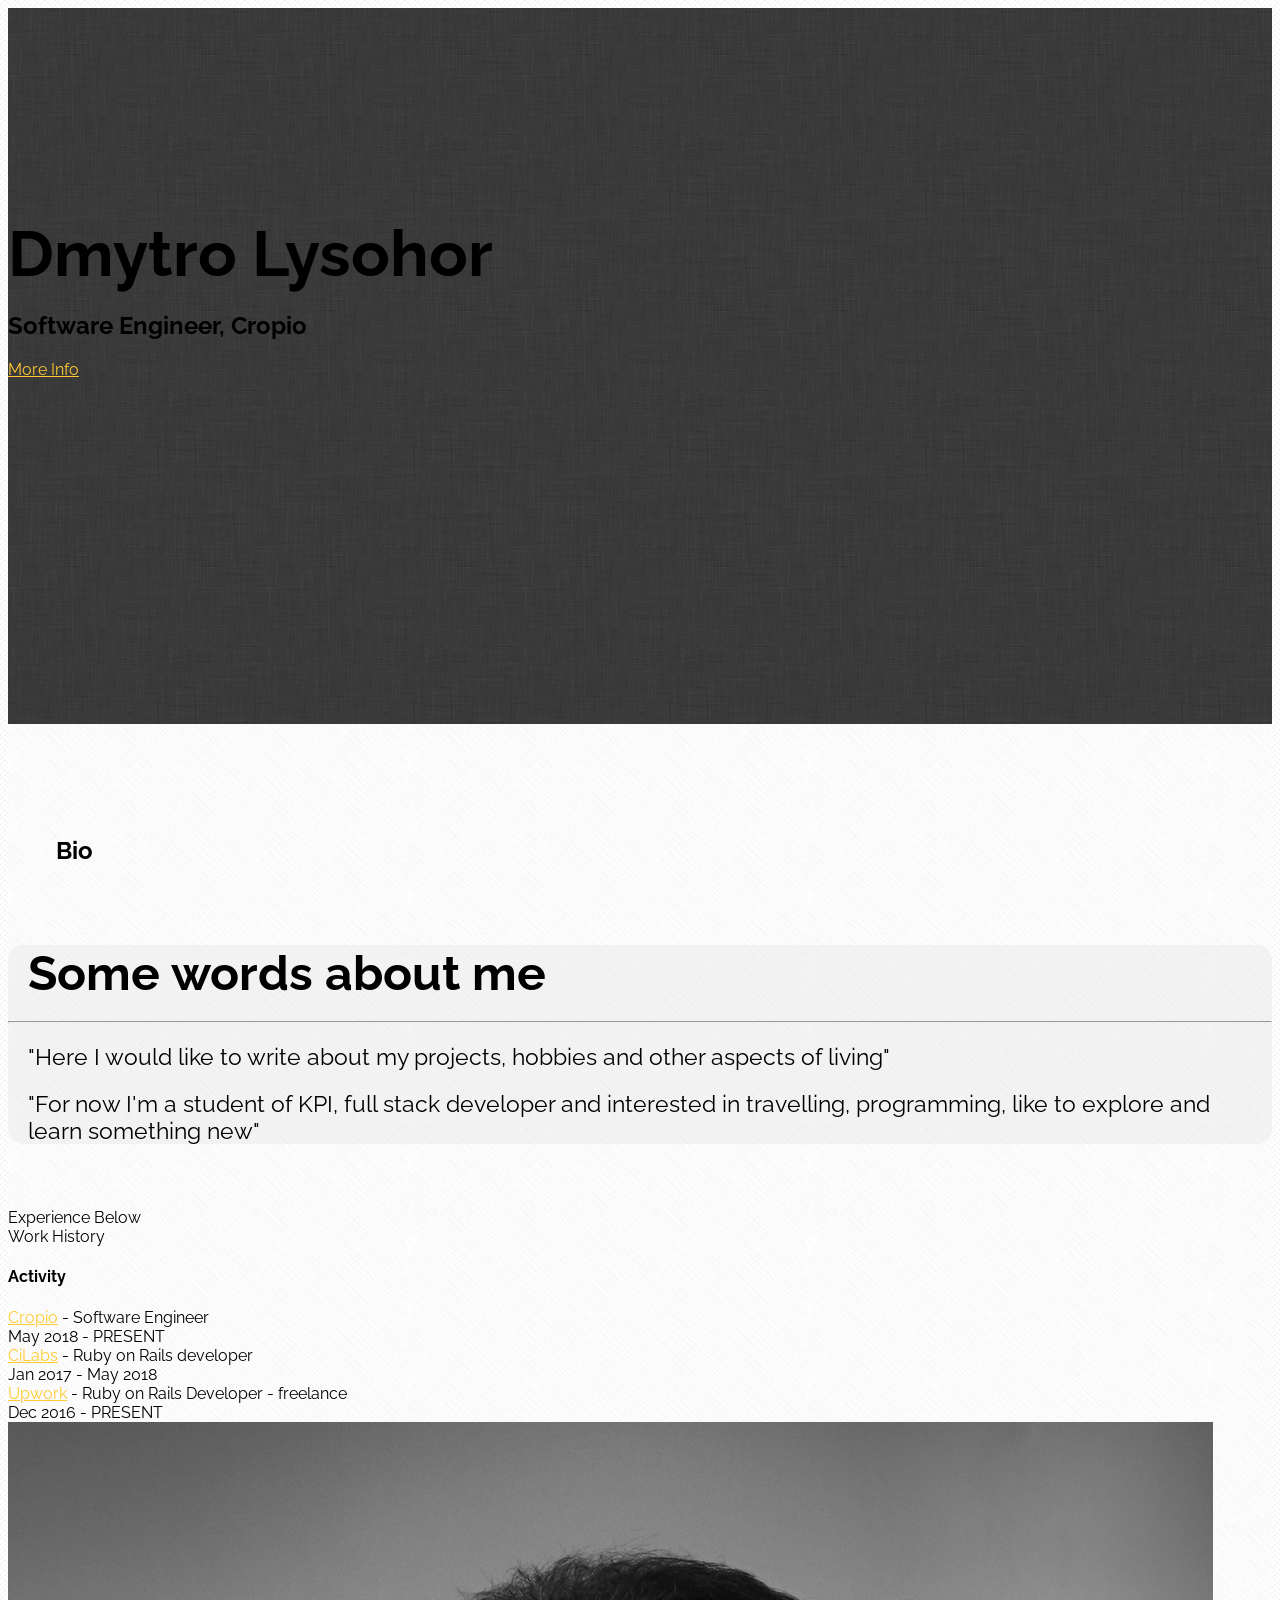
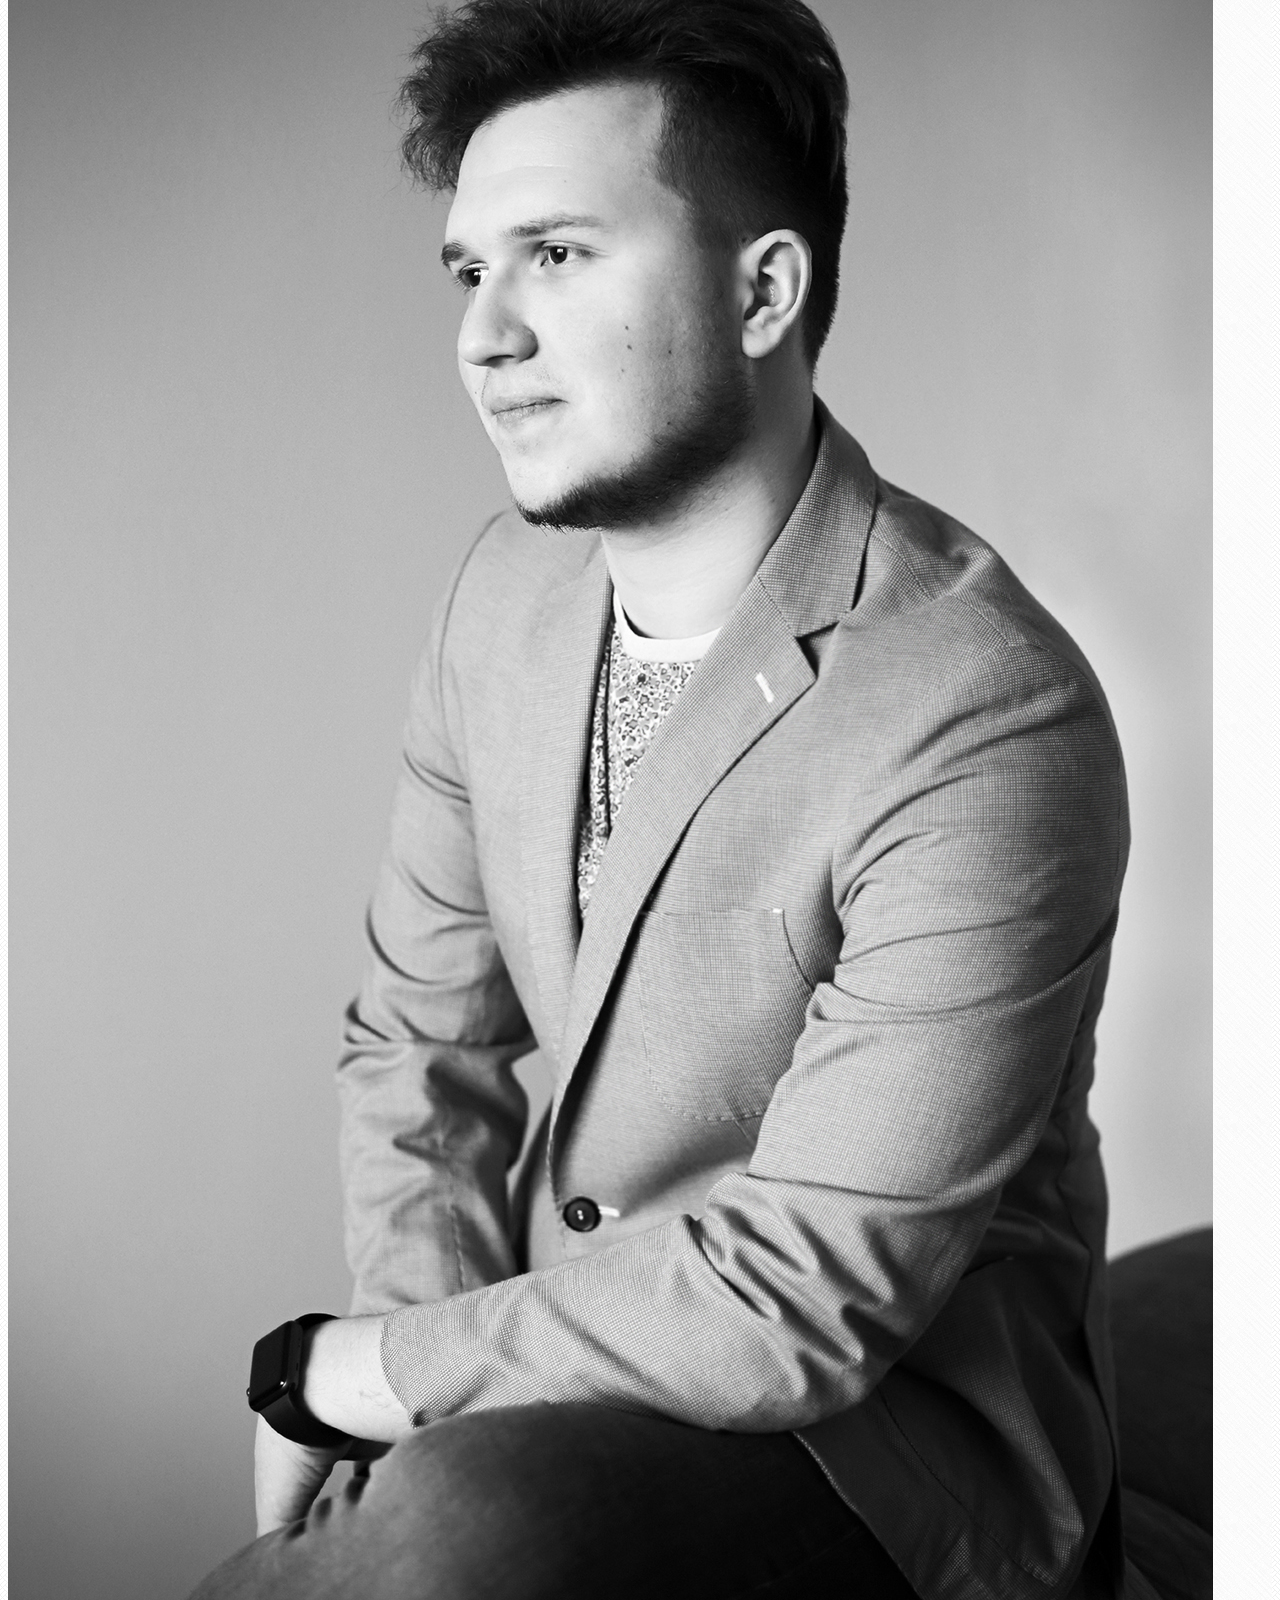
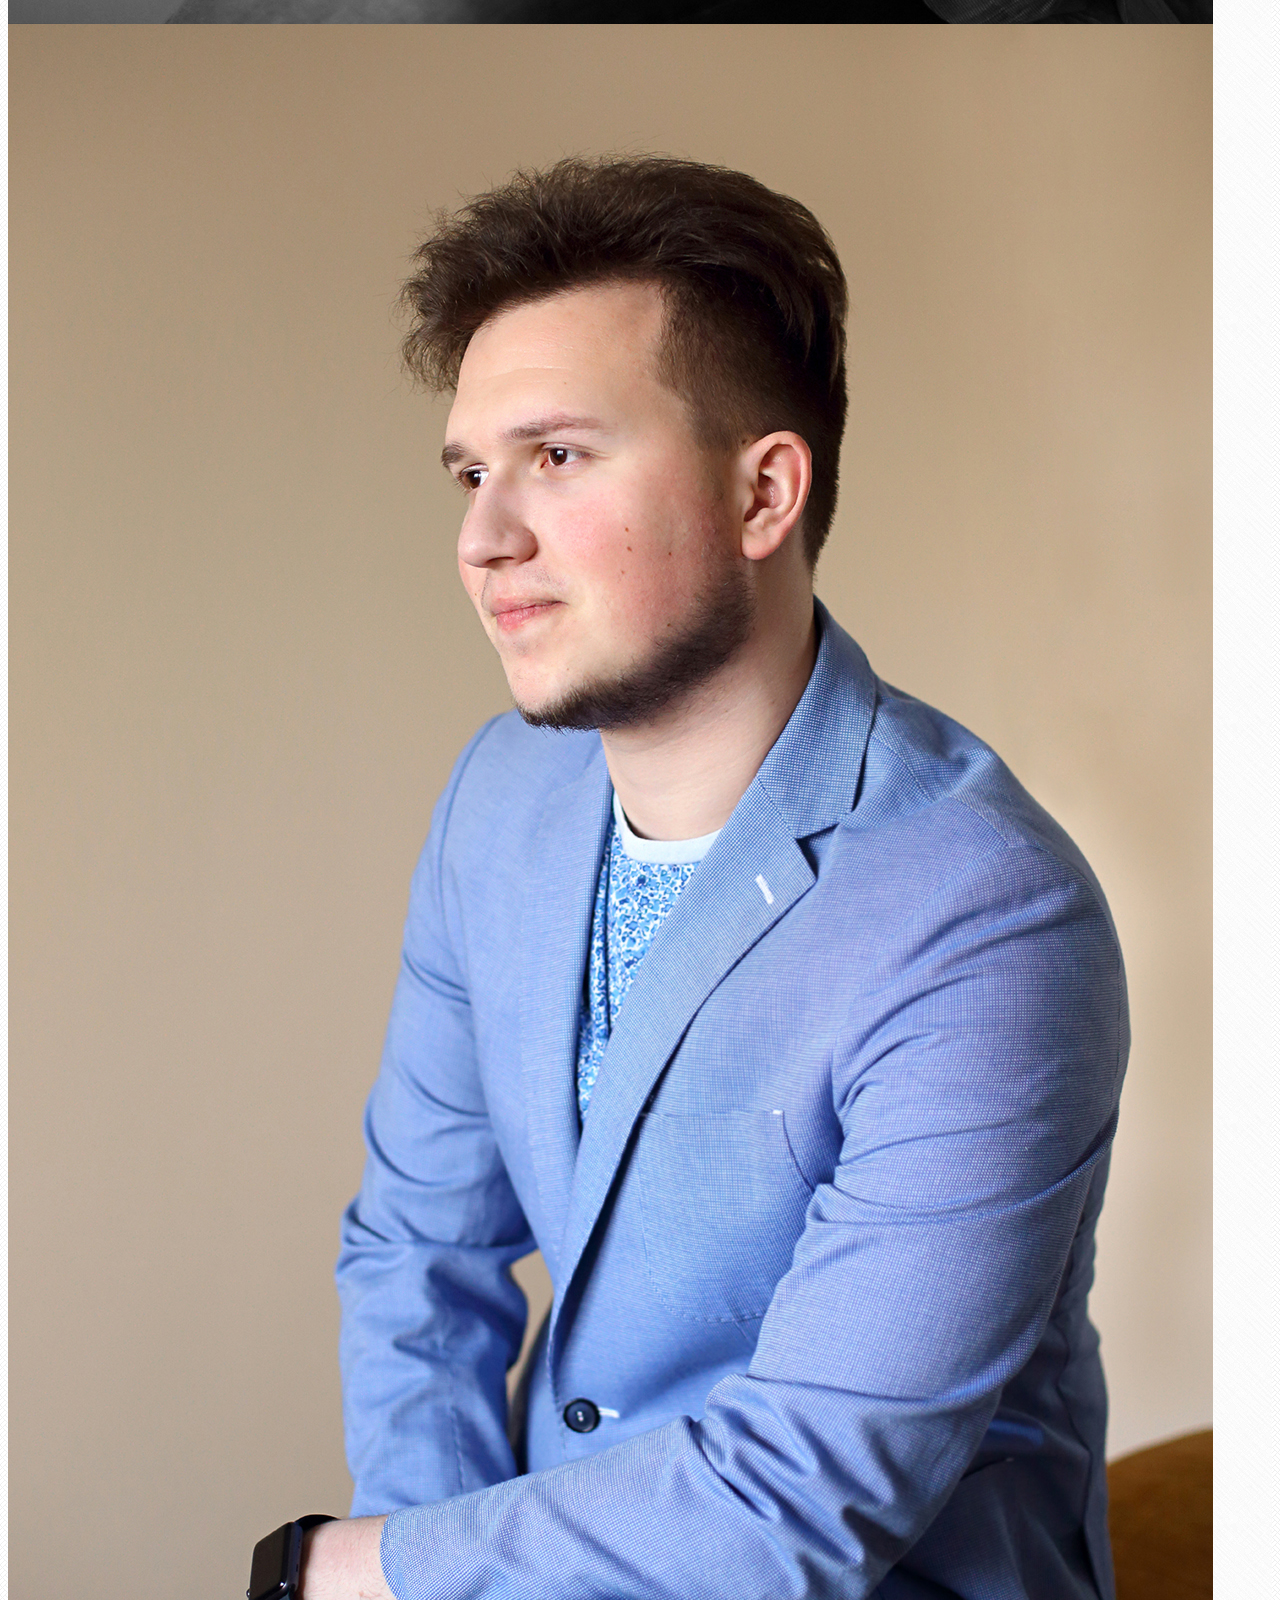
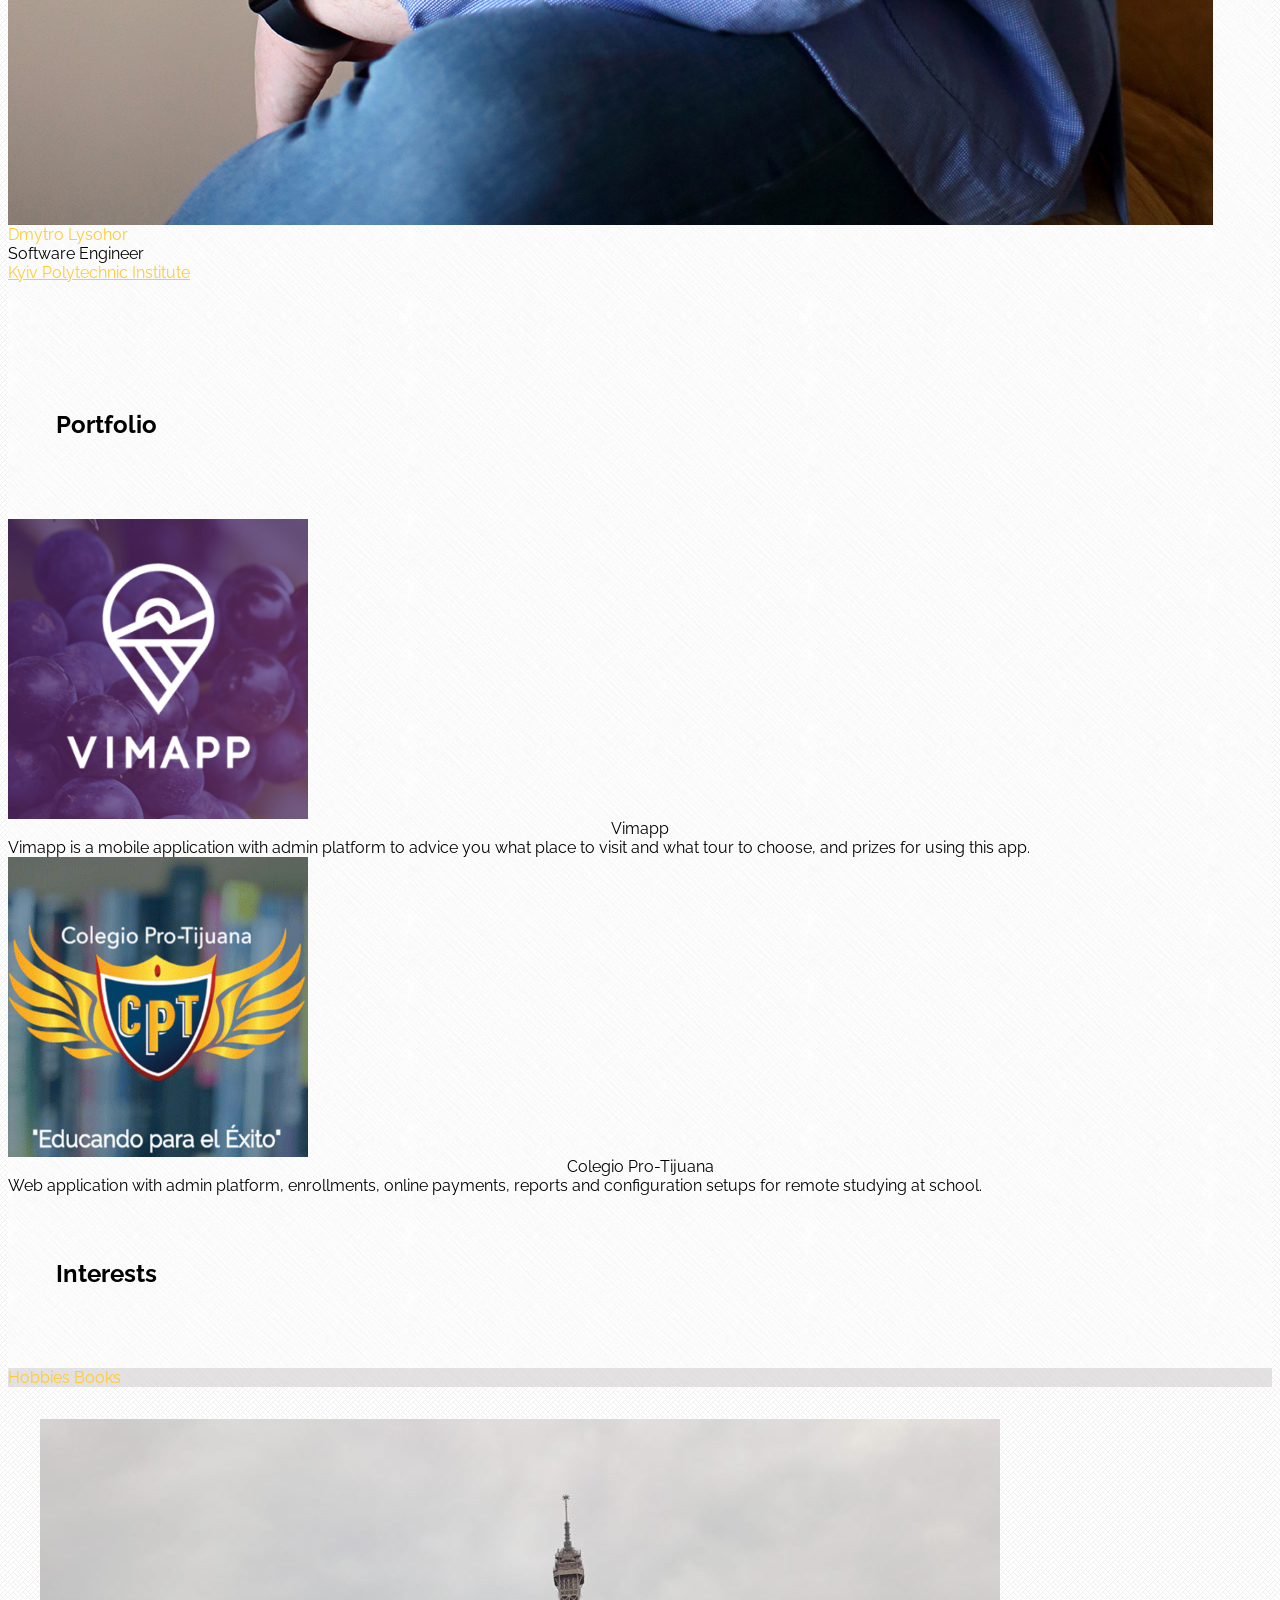
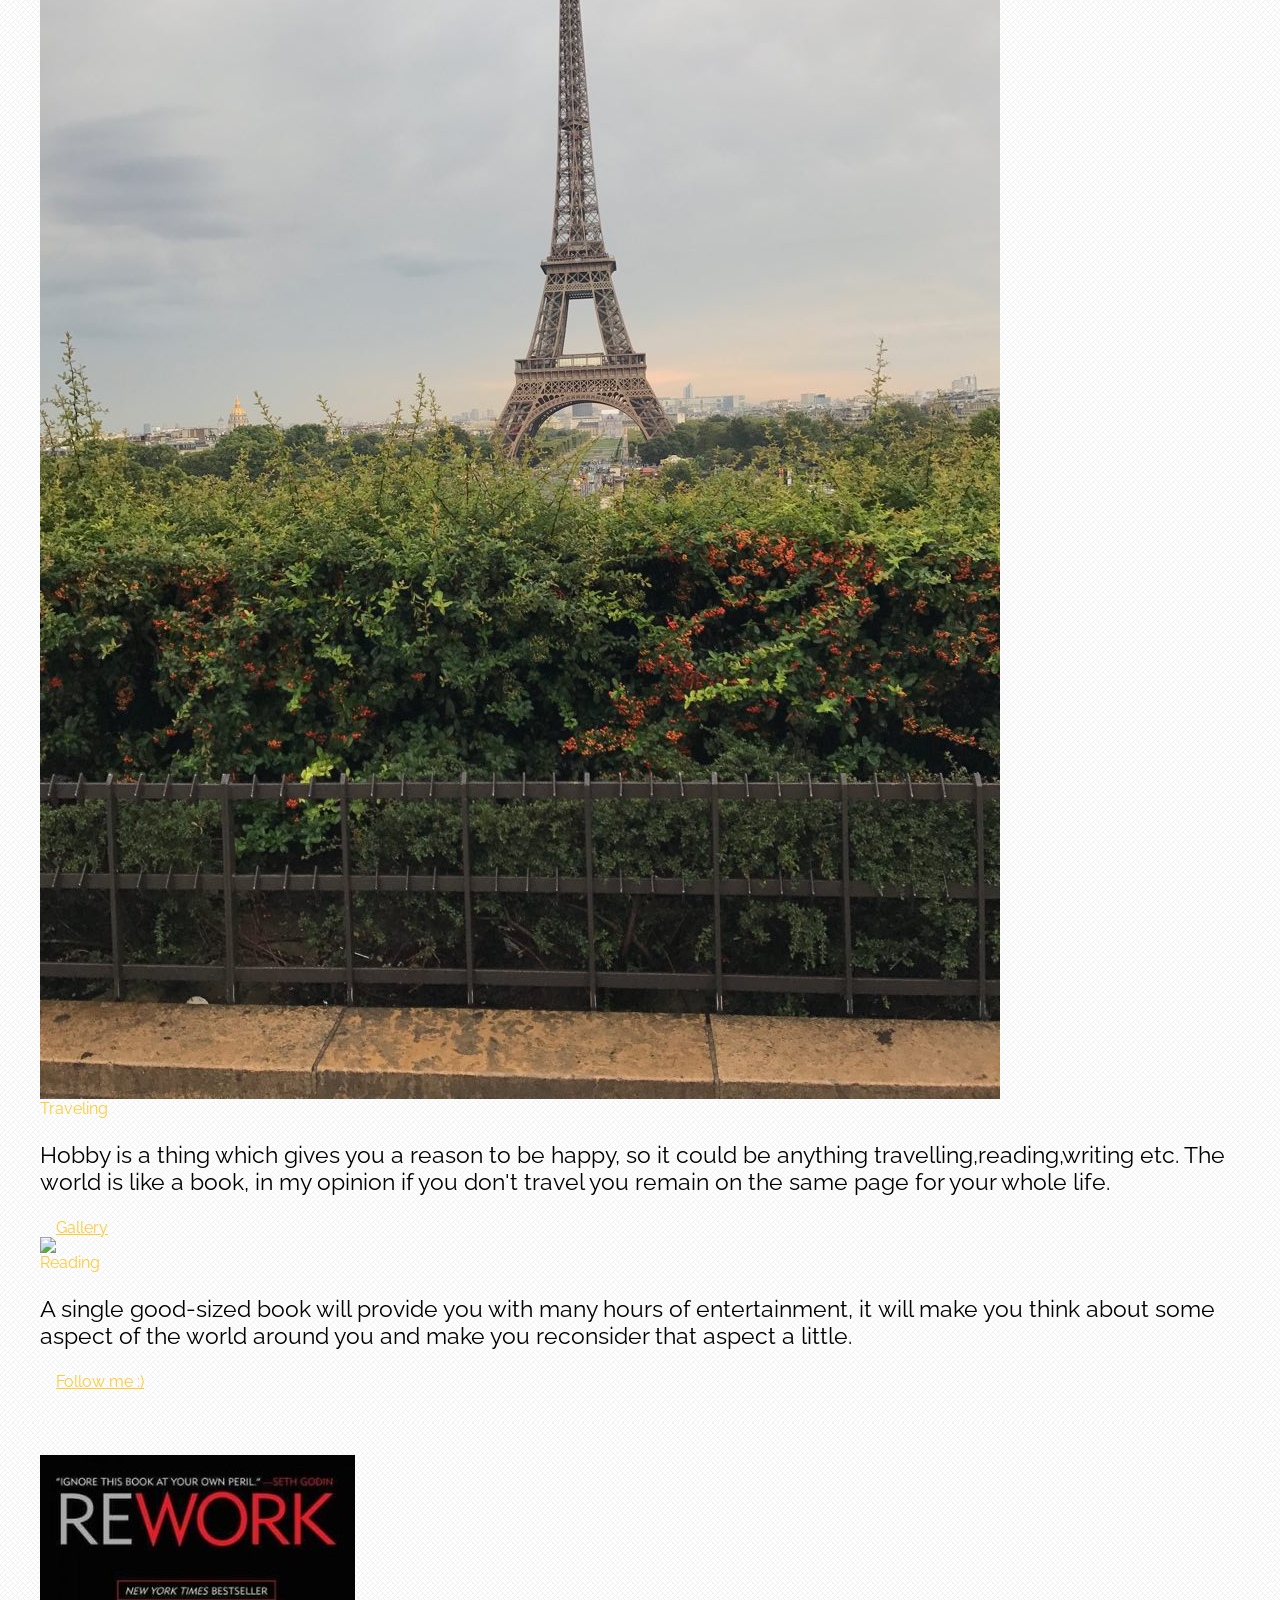
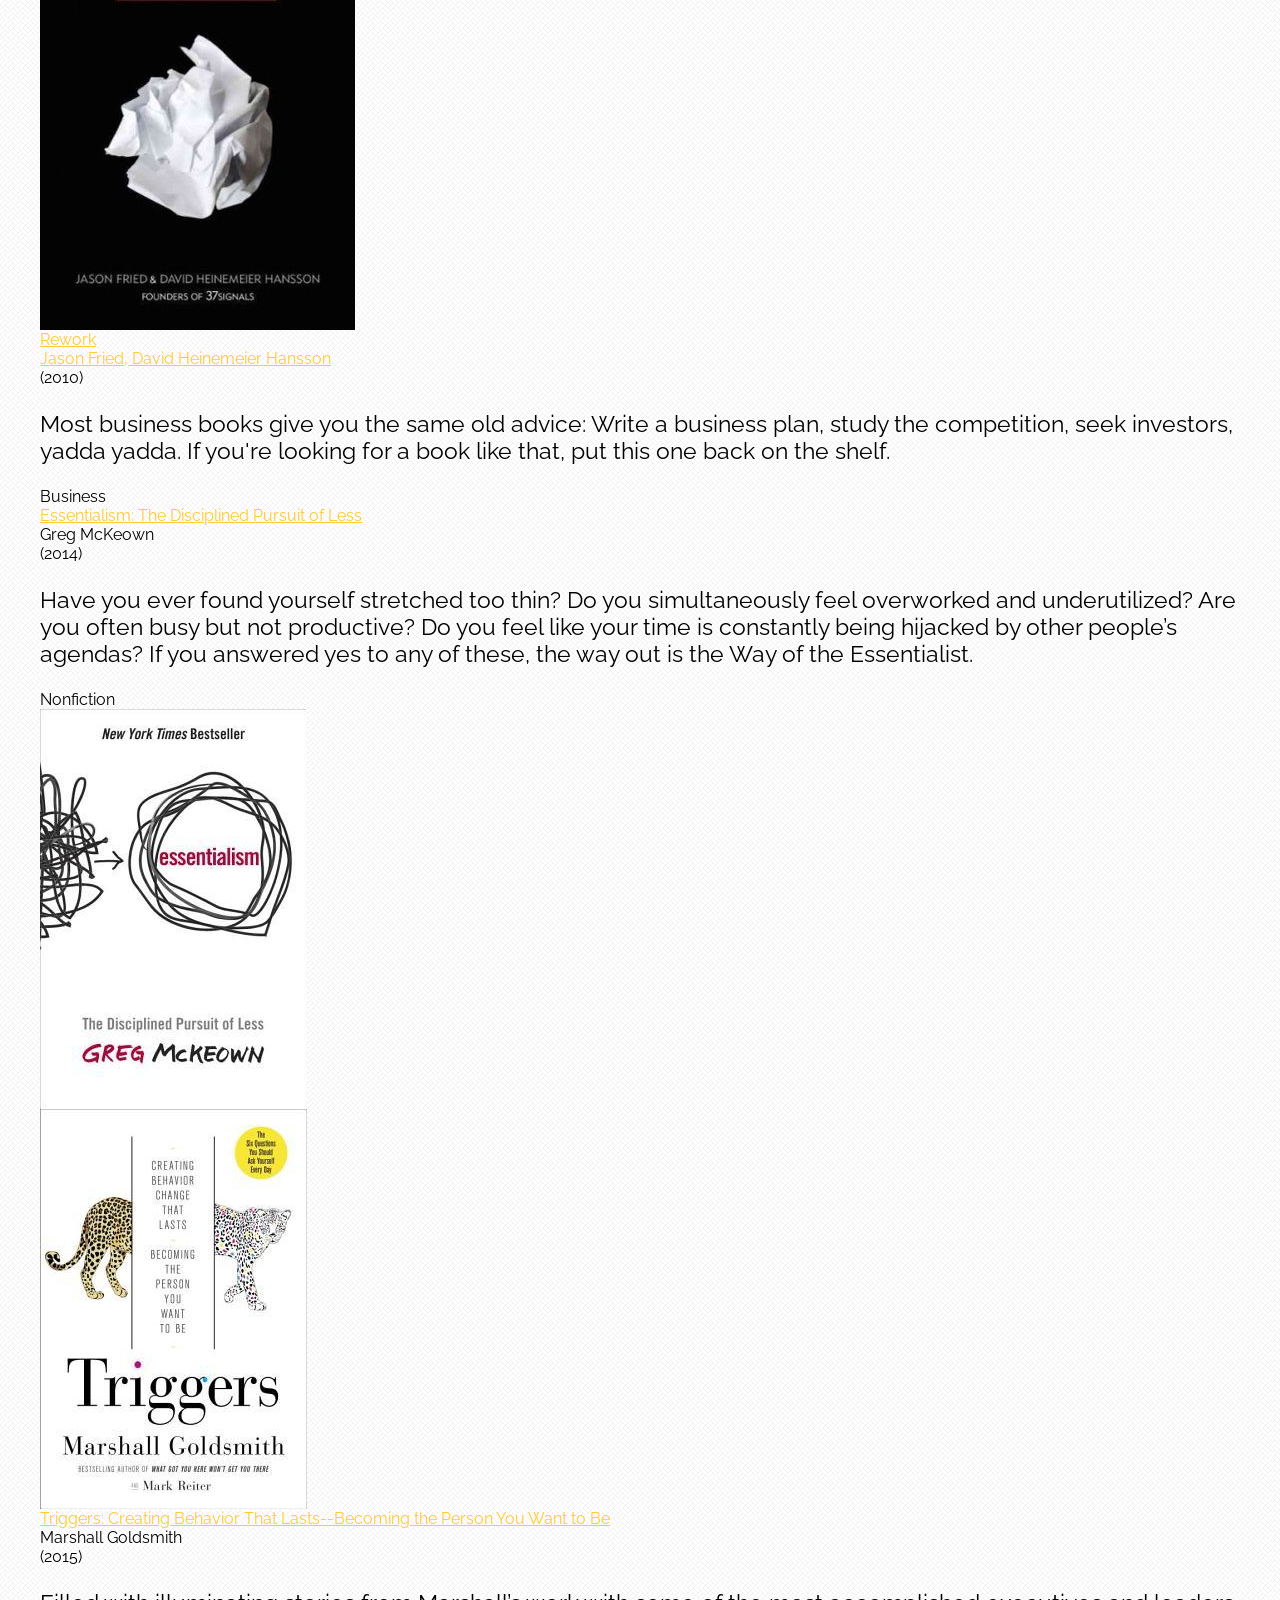
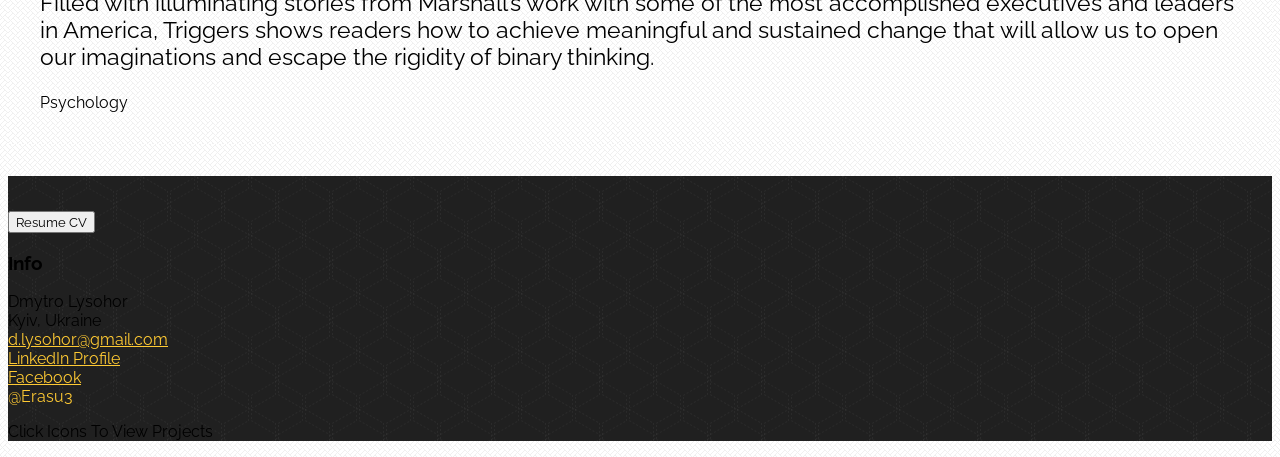
==== commit 8e323bad: "update bio block" ====
--- a/index.html
+++ b/index.html
@@ -49,11 +49,12 @@
           <h3 class="ui read header">
             Some words about me
           </h3>
+          <hr/>
           <p class="read">
             "Here I would like to write about my projects, hobbies and other aspects of living"</p>
           <div class="ui hidden divider"></div>
           <p class="read">
-            "For now I'm a student of KPI, ruby on rails developer and interested in travelling, programming, like to explore and learn something new"
+            "For now I'm a student of KPI, full stack developer and interested in travelling, programming, like to explore and learn something new"
           </p>
           <div class="ui hidden divider"></div>
 
@@ -71,7 +72,7 @@
               <div class="event">
                 <div class="content">
                   <div class="summary">
-                    <a href="https://about.cropio.com/ru/">Cropio</a> - Ruby on Rails developer
+                    <a href="https://about.cropio.com/ru/">Cropio</a> - Software Engineer
                     <div class="meta"> May 2018 - PRESENT</div>
                   </div>
                 </div>
@@ -79,7 +80,7 @@
               <div class="event">
                 <div class="content">
                   <div class="summary">
-                    <a href="http://www.cilabs.io/">CiLabs</a> - Ruby developer
+                    <a href="http://www.cilabs.io/">CiLabs</a> - Ruby on Rails developer
                     <div class="meta"> Jan 2017 - May 2018</div>
                   </div>
                 </div>
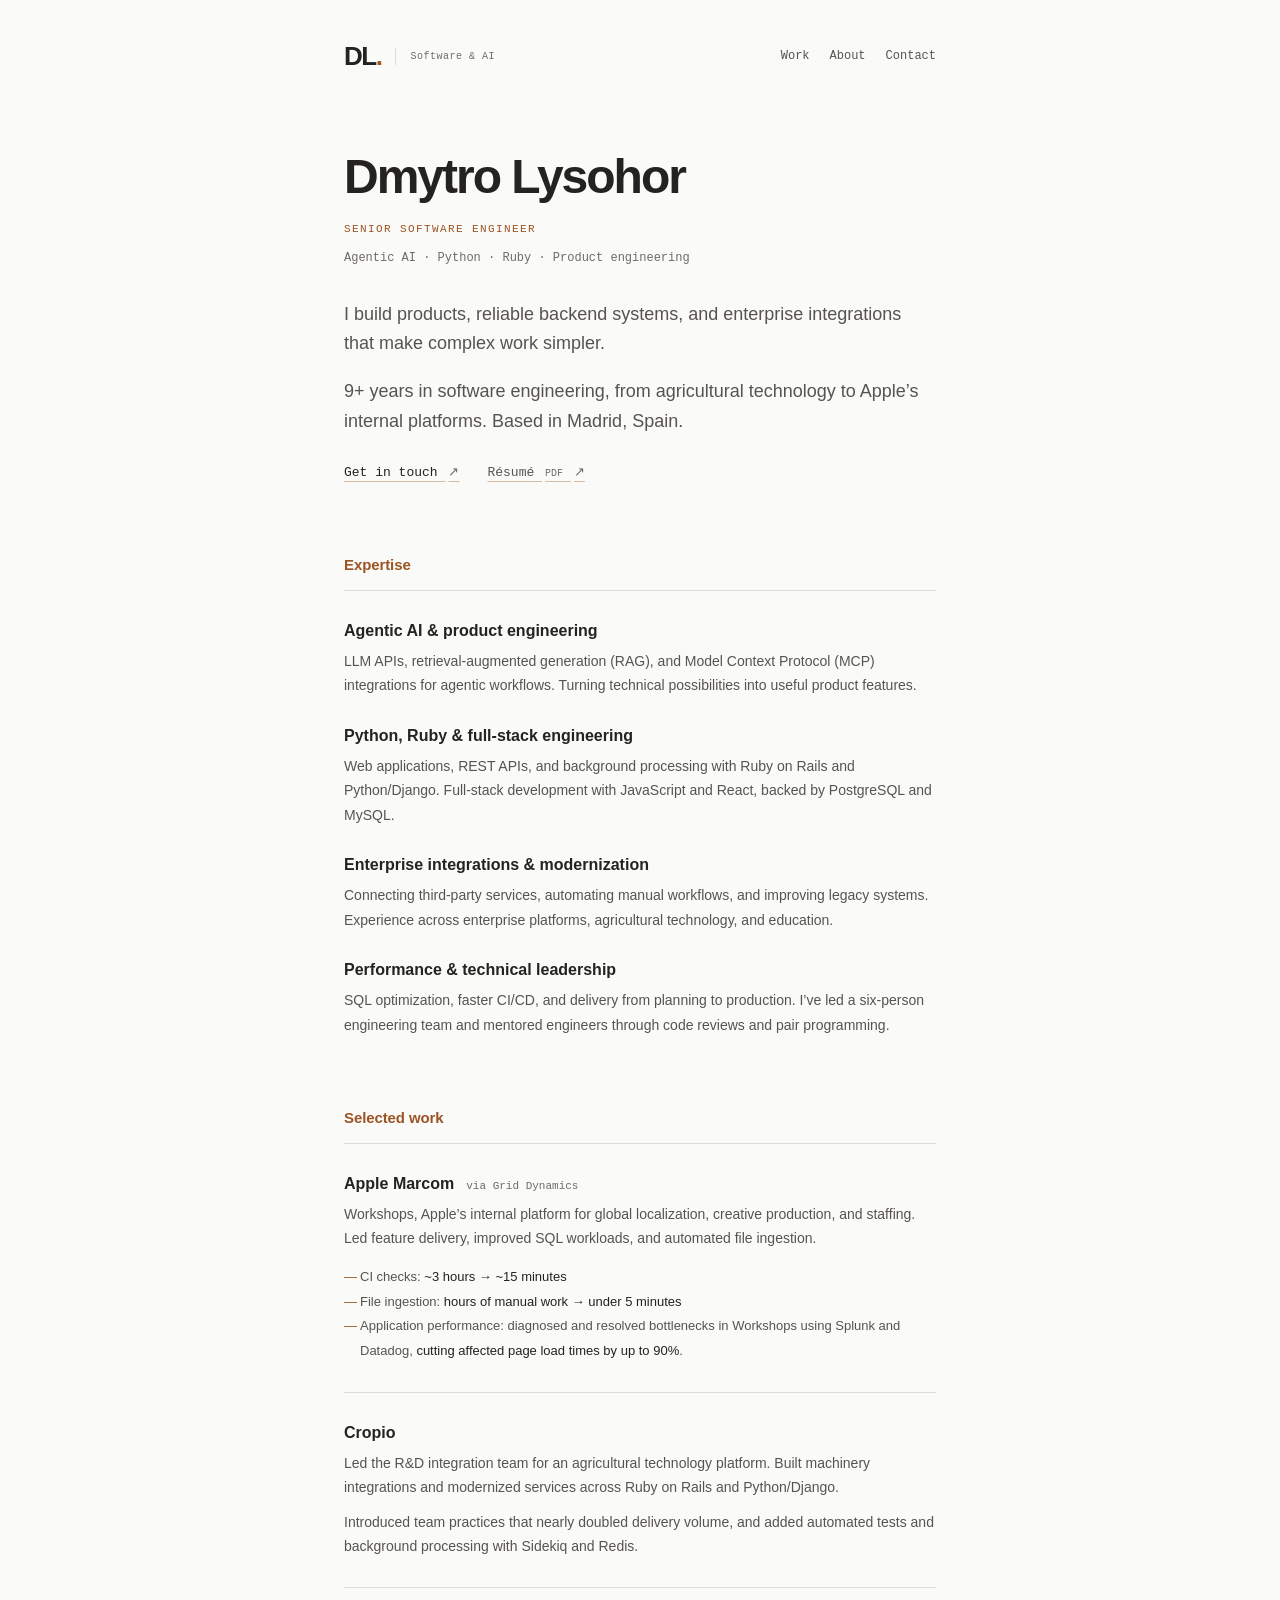
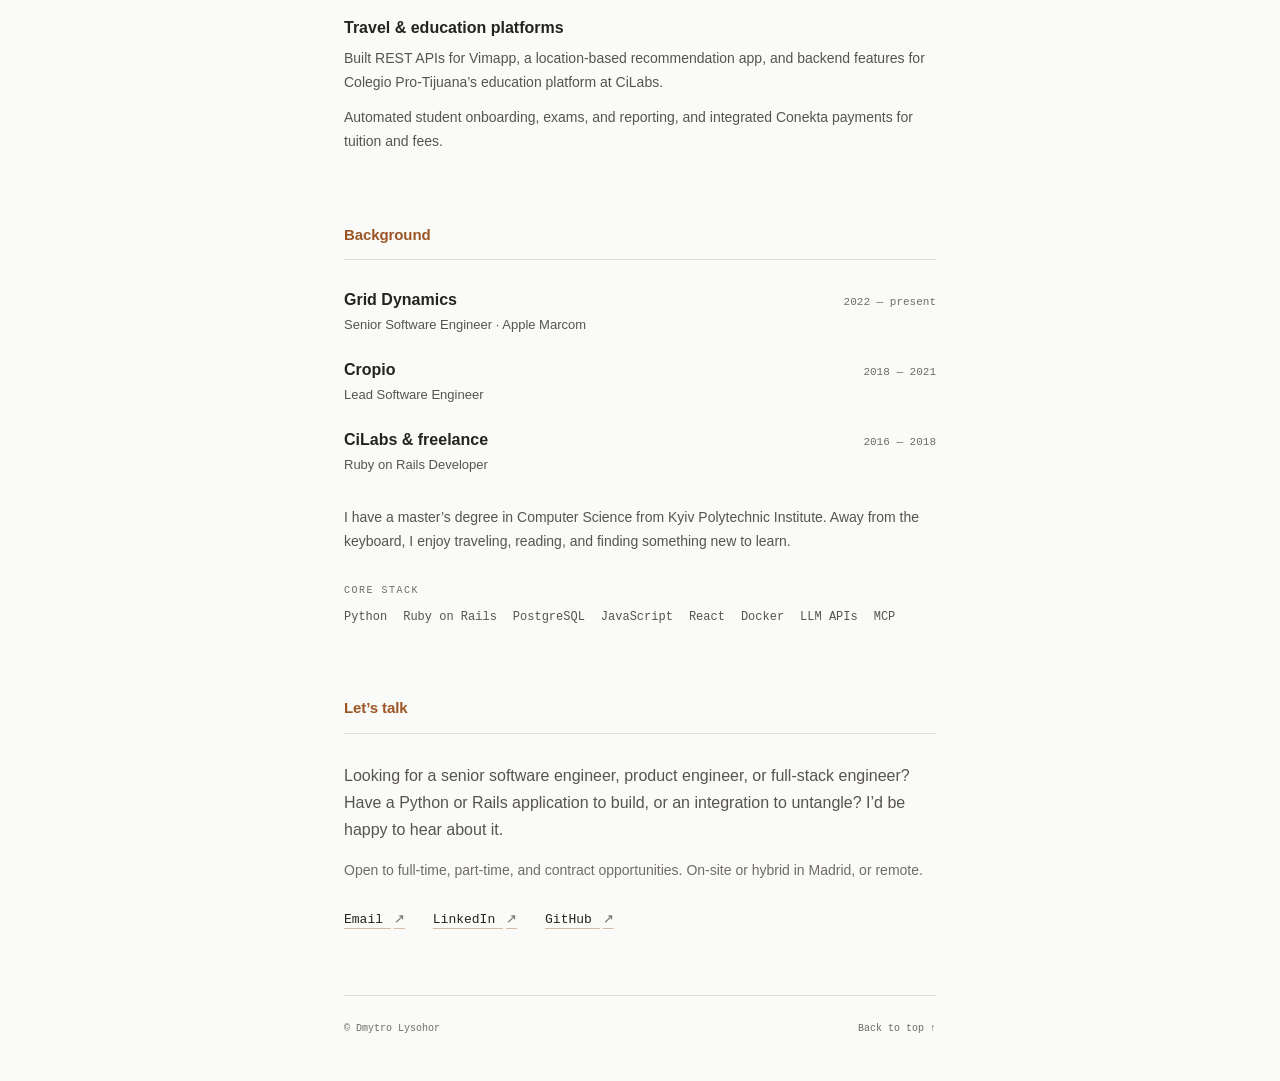
==== commit 5e022cb4: "Update protfolio UI" ====
--- a/index.html
+++ b/index.html
@@ -1,376 +1,199 @@
+<!doctype html>
+<html lang="en">
+  <head>
+    <meta charset="utf-8">
+    <meta name="viewport" content="width=device-width, initial-scale=1">
+    <title>Dmytro Lysohor — Senior Software Engineer | Agentic AI</title>
+    <meta name="description" content="Dmytro Lysohor, Senior Software Engineer and Product Engineer in Madrid. Agentic AI, Python, Ruby on Rails, full-stack development, and enterprise integrations.">
+    <meta name="author" content="Dmytro Lysohor">
+    <meta name="robots" content="index, follow, max-image-preview:large">
+    <meta name="theme-color" content="#fafaf8" media="(prefers-color-scheme: light)">
+    <meta name="theme-color" content="#1b1a18" media="(prefers-color-scheme: dark)">
+    <link rel="canonical" href="https://13ld.github.io/">
+    <link rel="icon" href="assets/favicon.svg" type="image/svg+xml">
+    <link rel="icon" href="assets/favicon.png" type="image/png" sizes="48x48">
+    <link rel="apple-touch-icon" href="assets/apple-touch-icon.png" sizes="180x180">
+    <link rel="stylesheet" href="stylesheets/main.css">
 
-<html>
-<head>
-  <!-- Meta Tags -->
-  <meta charset="utf-8">
-  <meta http-equiv="X-UA-Compatible" content="IE=edge,chrome=1">
-  <meta name="viewport" content="width=device-width, initial-scale=1.0, maximum-scale=1.0">
+    <meta property="og:type" content="profile">
+    <meta property="og:locale" content="en_US">
+    <meta property="og:site_name" content="Dmytro Lysohor">
+    <meta property="og:title" content="Dmytro Lysohor — Senior Software Engineer | Agentic AI">
+    <meta property="og:description" content="Agentic AI, Python, Ruby, enterprise integrations, and product engineering. 9+ years of experience. Based in Madrid, open to local and remote roles.">
+    <meta property="og:url" content="https://13ld.github.io/">
+    <meta property="og:image" content="https://13ld.github.io/assets/social-preview.png">
+    <meta property="og:image:type" content="image/png">
+    <meta property="og:image:width" content="1200">
+    <meta property="og:image:height" content="630">
+    <meta property="og:image:alt" content="Dmytro Lysohor — Senior Software Engineer. Agentic AI, Python, Ruby, enterprise integrations, and product engineering. Madrid, Spain.">
+    <meta property="profile:first_name" content="Dmytro">
+    <meta property="profile:last_name" content="Lysohor">
+    <meta name="twitter:card" content="summary_large_image">
+    <meta name="twitter:title" content="Dmytro Lysohor — Senior Software Engineer | Agentic AI">
+    <meta name="twitter:description" content="Agentic AI, Python, Ruby, enterprise integrations, and product engineering. Madrid, Spain · Open to local and remote opportunities.">
+    <meta name="twitter:image" content="https://13ld.github.io/assets/social-preview.png">
+    <meta name="twitter:image:alt" content="Dmytro Lysohor — Senior Software Engineer. Agentic AI, Python, Ruby, enterprise integrations, and product engineering. Madrid, Spain.">
 
-  <title>Dmytro Lysohor</title>
-  <link rel="shortcut icon" type="image/png" href="ruby.png" />
+    <script type="application/ld+json">
+      {
+        "@context": "https://schema.org",
+        "@graph": [
+          {
+            "@type": "ProfilePage",
+            "@id": "https://13ld.github.io/#profile",
+            "url": "https://13ld.github.io/",
+            "name": "Dmytro Lysohor — Senior Software Engineer | Agentic AI",
+            "description": "The portfolio of Dmytro Lysohor, a Senior Software Engineer and Product Engineer in Madrid, working with agentic AI, Python, Ruby, and enterprise integrations.",
+            "inLanguage": "en",
+            "mainEntity": { "@id": "https://13ld.github.io/#person" }
+          },
+          {
+            "@type": "Person",
+            "@id": "https://13ld.github.io/#person",
+            "name": "Dmytro Lysohor",
+            "givenName": "Dmytro",
+            "familyName": "Lysohor",
+            "url": "https://13ld.github.io/",
+            "jobTitle": "Senior Software Engineer",
+            "description": "Senior Software Engineer and Product Engineer with 9+ years in web applications, backend systems, and enterprise integrations. Focused on agentic AI, Python, and Ruby.",
+            "homeLocation": { "@type": "Place", "name": "Madrid, Spain" },
+            "worksFor": { "@type": "Organization", "name": "Grid Dynamics" },
+            "alumniOf": { "@type": "CollegeOrUniversity", "name": "Kyiv Polytechnic Institute" },
+            "knowsAbout": [
+              "Agentic AI", "Product engineering", "Enterprise integrations",
+              "Ruby", "Ruby on Rails", "Backend development", "Full-stack engineering",
+              "REST APIs", "Third-party integrations", "JavaScript", "React",
+              "Python", "Django", "PostgreSQL", "MySQL", "SQL optimization",
+              "Legacy modernization", "System design", "RSpec", "CI/CD",
+              "Technical leadership", "Mentoring", "LLM API integrations",
+              "Model Context Protocol", "Retrieval-augmented generation"
+            ],
+            "sameAs": [
+              "https://github.com/13LD",
+              "https://www.linkedin.com/in/dmytro-lysogor-9b961411b/"
+            ]
+          }
+        ]
+      }
+    </script>
+  </head>
+  <body>
+    <a class="skip-link" href="#main">Skip to content</a>
+    <div class="page" id="top">
+      <header class="site-header">
+        <a class="wordmark" href="#top" aria-label="Dmytro Lysohor, back to top"><span class="monogram" aria-hidden="true">DL<span>.</span></span><span class="brand-caption">Software &amp; AI</span></a>
+        <nav aria-label="Main navigation">
+          <a href="#work">Work</a>
+          <a href="#about">About</a>
+          <a href="#contact">Contact</a>
+        </nav>
+      </header>
 
-  <link href="https://fonts.googleapis.com/css?family=Raleway" rel="stylesheet">
-  <link rel="stylesheet" href="https://cdn.rawgit.com/konpa/devicon/df6431e323547add1b4cf45992913f15286456d3/devicon.min.css">
-  <link rel="stylesheet" type="text/css" href="https://cdnjs.cloudflare.com/ajax/libs/semantic-ui/2.2.11/semantic.min.css">
-  <link rel="stylesheet" type="text/css" href="stylesheets/main.css">
-  <script src="https://ajax.googleapis.com/ajax/libs/jquery/3.2.1/jquery.min.js">
-  </script>
-  <script src="https://cdnjs.cloudflare.com/ajax/libs/semantic-ui/2.2.11/semantic.min.js"></script>
-  <script src="js/actions.js" type="text/javascript"></script>
-</head>
+      <main id="main" tabindex="-1">
+        <section class="intro" aria-labelledby="intro-title">
+          <h1 id="intro-title">Dmytro Lysohor</h1>
+          <p class="eyebrow">Senior Software Engineer</p>
+          <p class="focus-line">Agentic AI · Python · Ruby · Product engineering</p>
+          <div class="intro-copy">
+            <p>I build products, reliable backend systems, and enterprise integrations that make complex work simpler.</p>
+            <p>9+ years in software engineering, from agricultural technology to Apple’s internal platforms. Based in Madrid, Spain.</p>
+          </div>
+          <div class="intro-links">
+            <a class="text-link" href="mailto:d.lysohor@gmail.com">Get in touch <span aria-hidden="true">↗</span></a>
+            <a class="text-link secondary-link" href="lysohor_cv.pdf" target="_blank" rel="noopener noreferrer">Résumé <span class="file-type">PDF</span><span class="visually-hidden"> (opens in a new tab)</span> <span aria-hidden="true">↗</span></a>
+          </div>
+        </section>
 
-<body>
+        <section class="section" aria-labelledby="expertise-title">
+          <h2 class="section-heading" id="expertise-title">Expertise</h2>
+          <ul class="entry-list">
+            <li>
+              <h3>Agentic AI &amp; product engineering</h3>
+              <p>LLM APIs, retrieval-augmented generation (RAG), and Model Context Protocol (MCP) integrations for agentic workflows. Turning technical possibilities into useful product features.</p>
+            </li>
+            <li>
+              <h3>Python, Ruby &amp; full-stack engineering</h3>
+              <p>Web applications, REST APIs, and background processing with Ruby on Rails and Python/Django. Full-stack development with JavaScript and React, backed by PostgreSQL and MySQL.</p>
+            </li>
+            <li>
+              <h3>Enterprise integrations &amp; modernization</h3>
+              <p>Connecting third-party services, automating manual workflows, and improving legacy systems. Experience across enterprise platforms, agricultural technology, and education.</p>
+            </li>
+            <li>
+              <h3>Performance &amp; technical leadership</h3>
+              <p>SQL optimization, faster CI/CD, and delivery from planning to production. I’ve led a six-person engineering team and mentored engineers through code reviews and pair programming.</p>
+            </li>
+          </ul>
+        </section>
 
+        <section class="section" id="work" aria-labelledby="work-title" tabindex="-1">
+          <h2 class="section-heading" id="work-title">Selected work</h2>
+          <div class="work-list">
+            <article class="work-entry">
+              <div class="entry-heading"><h3>Apple Marcom</h3><span class="entry-note">via Grid Dynamics</span></div>
+              <p>Workshops, Apple’s internal platform for global localization, creative production, and staffing. Led feature delivery, improved SQL workloads, and automated file ingestion.</p>
+              <ul class="outcomes" aria-label="Selected results at Apple Marcom">
+                <li>CI checks: <strong>~3 hours → ~15 minutes</strong></li>
+                <li>File ingestion: <strong>hours of manual work → under 5 minutes</strong></li>
+                <li>Application performance: diagnosed and resolved bottlenecks in Workshops using Splunk and Datadog, <strong>cutting affected page load times by up to 90%</strong>.</li>
+              </ul>
+            </article>
+            <article class="work-entry">
+              <h3>Cropio</h3>
+              <p>Led the R&amp;D integration team for an agricultural technology platform. Built machinery integrations and modernized services across Ruby on Rails and Python/Django.</p>
+              <p class="work-detail">Introduced team practices that nearly doubled delivery volume, and added automated tests and background processing with Sidekiq and Redis.</p>
+            </article>
+            <article class="work-entry">
+              <h3>Travel &amp; education platforms</h3>
+              <p>Built REST APIs for Vimapp, a location-based recommendation app, and backend features for Colegio Pro-Tijuana’s education platform at CiLabs.</p>
+              <p class="work-detail">Automated student onboarding, exams, and reporting, and integrated Conekta payments for tuition and fees.</p>
+            </article>
+          </div>
+        </section>
 
-<div class= "ui inverted masthead vertical center aligned segment">
-  <a name="top"></a>
-  <div class= "ui text container">
-    <h1 class= "ui orange inverted header">
-      Dmytro Lysohor
-    </h1>
-    <h2>
-      Software Engineer, Cropio
-    </h2>
-    <a href="#bio"><div class="ui huge inverted orange button"> More Info <i class="arrow outline right icon"></i></div>
-    </a>
-  </div>
-</div>
+        <section class="section" id="about" aria-labelledby="about-title" tabindex="-1">
+          <h2 class="section-heading" id="about-title">Background</h2>
+          <div class="section-body">
+          <ol class="experience-list" aria-label="Engineering experience">
+            <li>
+              <div><h3>Grid Dynamics</h3><p>Senior Software Engineer · Apple Marcom</p></div>
+              <span class="period"><time datetime="2022-01">2022</time> — present</span>
+            </li>
+            <li>
+              <div><h3>Cropio</h3><p>Lead Software Engineer</p></div>
+              <span class="period"><time datetime="2018-05">2018</time> — <time datetime="2021-12">2021</time></span>
+            </li>
+            <li>
+              <div><h3>CiLabs &amp; freelance</h3><p>Ruby on Rails Developer</p></div>
+              <span class="period"><time datetime="2016-12">2016</time> — <time datetime="2018-05">2018</time></span>
+            </li>
+          </ol>
+          <p class="about-copy">I have a master’s degree in Computer Science from Kyiv Polytechnic Institute. Away from the keyboard, I enjoy traveling, reading, and finding something new to learn.</p>
+          <p class="stack-label">Core stack</p>
+          <ul class="stack" aria-label="Core technologies">
+            <li>Python</li><li>Ruby on Rails</li><li>PostgreSQL</li><li>JavaScript</li><li>React</li><li>Docker</li><li>LLM APIs</li><li>MCP</li>
+          </ul>
+          </div>
+        </section>
 
-<a name="bio"></a>
-<div class="ui beg raised very padded vertical stripe container segment">
-  <h2 class="ui horizontal section divider header">
-    <i class="address card outline icon"></i>
-    Bio
-  </h2>
-  <div class="ui stackable grid container">
-    <div class="row">
-      <div class="eight wide column">
-        <div class="transparent_bg">
-          <h3 class="ui read header">
-            Some words about me
-          </h3>
-          <hr/>
-          <p class="read">
-            "Here I would like to write about my projects, hobbies and other aspects of living"</p>
-          <div class="ui hidden divider"></div>
-          <p class="read">
-            "For now I'm a student of KPI, full stack developer and interested in travelling, programming, like to explore and learn something new"
-          </p>
-          <div class="ui hidden divider"></div>
+        <section class="section contact" id="contact" aria-labelledby="contact-title" tabindex="-1">
+          <h2 class="section-heading" id="contact-title">Let’s talk</h2>
+          <div class="section-body">
+          <p>Looking for a senior software engineer, product engineer, or full-stack engineer? Have a Python or Rails application to build, or an integration to untangle? I’d be happy to hear about it.</p>
+          <p class="availability">Open to full-time, part-time, and contract opportunities. On-site or hybrid in Madrid, or remote.</p>
+          <ul class="social-links" aria-label="Contact links">
+            <li><a class="text-link email-link" href="mailto:d.lysohor@gmail.com" aria-label="Email Dmytro Lysohor at d.lysohor@gmail.com">Email <span aria-hidden="true">↗</span></a></li>
+            <li><a class="text-link" href="https://www.linkedin.com/in/dmytro-lysogor-9b961411b/" target="_blank" rel="noopener noreferrer">LinkedIn <span aria-hidden="true">↗</span><span class="visually-hidden"> (opens in a new tab)</span></a></li>
+            <li><a class="text-link" href="https://github.com/13LD" target="_blank" rel="noopener noreferrer">GitHub <span aria-hidden="true">↗</span><span class="visually-hidden"> (opens in a new tab)</span></a></li>
+          </ul>
+          </div>
+        </section>
+      </main>
 
-        </div>
-        <div class="ui orange card" id="timeline">
-          <div class="content">
-            <div class="ui orange right ribbon label">
-              <i class="book icon"></i>
-              Experience Below</div>
-            <div class="header">Work History</div>
-          </div>
-          <div class="content">
-            <h4 class="ui sub header">Activity</h4>
-            <div class="ui small feed">
-              <div class="event">
-                <div class="content">
-                  <div class="summary">
-                    <a href="https://about.cropio.com/ru/">Cropio</a> - Software Engineer
-                    <div class="meta"> May 2018 - PRESENT</div>
-                  </div>
-                </div>
-              </div>
-              <div class="event">
-                <div class="content">
-                  <div class="summary">
-                    <a href="http://www.cilabs.io/">CiLabs</a> - Ruby on Rails developer
-                    <div class="meta"> Jan 2017 - May 2018</div>
-                  </div>
-                </div>
-              </div>
-              <div class="event">
-                <div class="content">
-                  <div class="summary">
-                    <a href="https://www.upwork.com/freelancers/~019e8036da48bd5ca1">Upwork</a> - Ruby on Rails Developer - freelance <div class="meta"> Dec 2016 - PRESENT</div>
-                  </div>
-                </div>
-              </div>
-            </div>
-          </div>
-
-        </div>
-      </div>
-      <div class="six wide right floated column">
-        <div class="ui color orange card">
-          <div class="ui slide masked reveal image">
-            <img src="stylesheets/images/d_black.jpg" class="visible content">
-            <img src="stylesheets/images/d.JPG" class="hidden content">
-          </div>
-          <div class="content">
-            <a class="header">Dmytro Lysohor</a>
-            <div class="meta">
-              <span class="date">Software Engineer</span>
-            </div>
-
-          </div>
-          <div class="extra content">
-            <a href="http://kpi.ua/en/">
-              <i class="student icon"></i>
-              Kyiv Polytechnic Institute
-            </a>
-          </div>
-        </div>
-      </div>
+      <footer class="site-footer">
+        <p>© Dmytro Lysohor</p>
+        <a href="#top">Back to top <span aria-hidden="true">↑</span></a>
+      </footer>
     </div>
-  </div>
-</div>
-
-<a name="portfolio"></a>
-<div class="ui hidden section divider"></div>
-
-<div class="ui raised very padded vertical stripe container segment">
-  <h2 class="ui horizontal section divider header">
-    <i class="write square icon"></i>
-    Portfolio
-  </h2>
-  <div class="ui internally centered stackable grid container">
-    <div class="row">
-      <div class="two wide column">
-
-      </div>
-      <div class="six wide column">
-        <div class="ui portfolio centered orange card">
-          <div class="ui rounded image">
-            <img class="zoom" src="stylesheets/images/vimapp.png" style=" height: 300px; width: 300px">
-          </div>
-          <div class="content">
-            <div class="ui cent header">Vimapp</div>
-          </div>
-          <div class="content">
-            Vimapp is a mobile application with
-            admin platform to advice you what place to visit and what tour to choose, and prizes for using this app.
-            <div class="ui hidden section divider"></div>
-          </div>
-        </div>
-      </div>
-      <div class="six wide column">
-        <div class="ui portfolio centered orange card">
-          <div class="ui rounded image">
-            <img class="zoom" src="stylesheets/images/Screen%20Shot%202018-04-06%20at%2021.19.01.png" style=" height: 300px; width: 300px">
-          </div>
-          <div class="content">
-            <div class="ui cent header">
-              Colegio Pro-Tijuana </div>
-          </div>
-          <div class="content">
-            Web application with admin platform, enrollments, online payments, reports and configuration setups for remote studying at school.
-            <div class="ui hidden section divider"></div>
-          </div>
-
-        </div>
-      </div>
-      <div class="two wide column">
-
-      </div>
-    </div>
-
-  </div>
-</div>
-
-
-<a name="interests"></a>
-<div class="ui hidden section divider"></div>
-
-<div class="ui raised very padded vertical stripe container segment">
-  <h2 class="ui horizontal section divider header">
-    <i class="game icon"></i>
-    Interests
-  </h2>
-  <div class="ui internally celled centered orange stackable grid container">
-    <div class="twelve wide column">
-      <div class="ui top attached stackable tabular menu">
-        <a class="item active" data-tab="hobbies">Hobbies</a>
-        <a class="item" data-tab="books">Books</a>
-
-      </div>
-      <div class="ui bottom attached tab segment active" data-tab="hobbies">
-        <div class="ui stackable divided items">
-          <div class="item">
-            <div class="ui small circular image">
-              <img class="zoom" src="stylesheets/images/paris.jpg">
-            </div>
-            <div class="middle aligned content">
-              <a class="header">Traveling</a>
-              <div class="meta">
-                <p>Hobby is a thing which gives you a reason to be happy, so it could be anything travelling,reading,writing etc.
-                  The world is like a book, in my opinion if you don't travel you remain on the same page for your whole life.</p>
-              </div>
-              <div class="extra">
-                <a href="https://www.instagram.com/era3eld/"><div class="ui orange label"><i class="camera retro icon"></i>Gallery</div></a>
-              </div>
-            </div>
-          </div>
-          <div class="item">
-            <div class="ui small circular image">
-              <img class="zoom" src="stylesheets/images/books.jpg">
-            </div>
-            <div class="middle aligned content">
-              <a class="header">Reading</a>
-              <div class="meta">
-                <p>A single good-sized book will provide you with many hours of entertainment, it will make you think about some aspect of the world around you and make you reconsider that aspect a little.</p>
-              </div>
-              <div class="extra">
-                <a href="https://www.goodreads.com/user/show/76731238-dmytro-lysohor"><div class="ui orange label"><i class="book retro icon"></i>Follow me :)</div></a>
-              </div>
-            </div>
-          </div>
-        </div>
-      </div>
-
-
-      <div class="ui bottom attached tab segment " data-tab="books">
-        <div class="ui divided stackable items">
-          <div class="item">
-            <div class="ui small rounded image">
-              <img class="zoom" src="stylesheets/images/6732019.jpg">
-            </div>
-            <div class="middle aligned content">
-              <a href="https://www.goodreads.com/book/show/6732019-rework"
-                 target="_blank" class="header">Rework</a>
-              <div class="meta">
-                <a href="http://annerice.com/" target="_blank">Jason Fried, David Heinemeier Hansson</a>
-              </div>
-              <div class="meta">
-                <span>(2010)</span>
-              </div>
-              <div class="description">
-                <p>Most business books give you the same old advice: Write a business plan, study the competition, seek investors, yadda yadda. If you're looking for a book like that, put this one back on the shelf.</p>
-              </div>
-              <div class="extra">
-                Business
-              </div>
-            </div>
-          </div>
-          <div class="item">
-            <div class="middle aligned content">
-              <a href="https://www.amazon.com" target="_blank" class="header">Essentialism: The Disciplined Pursuit of Less</a>
-              <div class="meta">
-                Greg McKeown
-              </div>
-              <div class="meta">
-                <span>(2014)</span>
-              </div>
-              <div class="description">
-                <p>Have you ever found yourself stretched too thin?
-
-                  Do you simultaneously feel overworked and underutilized?
-
-                  Are you often busy but not productive?
-
-                  Do you feel like your time is constantly being hijacked by other people’s agendas?
-
-                  If you answered yes to any of these, the way out is the Way of the Essentialist.
-                </p>
-              </div>
-              <div class="extra">
-                Nonfiction
-              </div>
-            </div>
-            <div class="ui small rounded image">
-              <img class="zoom" src="stylesheets/images/18077875.jpg">
-            </div>
-          </div>
-          <div class="item">
-            <div class="ui small rounded image">
-              <img class="zoom" src="stylesheets/images/22544758.jpg">
-            </div>
-            <div class="middle aligned content">
-              <a href="https://www.amazon.com" target="_blank" class="header">Triggers: Creating Behavior That Lasts--Becoming the Person You Want to Be</a>
-              <div class="meta">
-                Marshall Goldsmith
-              </div>
-              <div class="meta">
-                <span>(2015)</span>
-              </div>
-              <div class="description">
-                <p>Filled with illuminating stories from Marshall’s work with some of the most accomplished executives and leaders in America, Triggers shows readers how to achieve meaningful and sustained change that will allow us to open our imaginations and escape the rigidity of binary thinking. </p>
-              </div>
-              <div class="extra">
-                Psychology
-              </div>
-            </div>
-          </div>
-          <div class="ui divider"></div>
-        </div>
-      </div>
-    </div>
-  </div>
-</div>
-
-
-<a name="contact"></a>
-<div class="ui inverted vertical center aligned footer segment">
-  <div class="ui container">
-    <div class="row">
-      <div class="ui stackable middle aligned inverted divided stackable grid container">
-        <div class="four wide column">
-          <a href="lysohor_cv.pdf" target="_blank"><i class="big address card icon"></i>
-            <br>
-            <button class="ui small orange button">Resume CV</button></a>
-        </div>
-        <div class="eight wide column">
-
-        </div>
-        <div class="four wide column">
-          <h3 class="ui orange center aligned header">
-            Info</h3>
-          <div class="ui list">
-            <div class="item">
-              <i class="user icon"></i>
-              <div class="content">
-                Dmytro Lysohor
-              </div>
-            </div>
-            <div class="item">
-              <i class="marker icon"></i>
-              <div class="content">
-                Kyiv, Ukraine
-              </div>
-            </div>
-            <div class="item">
-              <i class="mail icon"></i>
-              <div class="content">
-                <a href="mailto:d.lysohor@gmail.com">
-                  d.lysohor@gmail.com</a>
-              </div>
-            </div>
-            <div class="item">
-              <i class="linkedin icon"></i>
-              <div class="content">
-                <a href="https://www.linkedin.com/in/dmytro-lysogor-9b961411b/" target="_blank">LinkedIn Profile</a>
-              </div>
-            </div>
-            <div class="item">
-              <i class="facebook card icon"></i>
-              <div class="content">
-                <a href="https://www.facebook.com/profile.php?id=100009914028057">Facebook</a>
-              </div>
-            </div>
-            <div class="item">
-              <i class="telegram card icon"></i>
-              <div class="content">
-                <a>@Erasu3</a>
-              </div>
-            </div>
-          </div>
-        </div>
-      </div>
-    </div>
-  </div>
-<!-- Icons Popup -->
-<div class="ui icons_popup popup">
-  <p>Click Icons To View Projects</p>
-</div>
-
-
-
-
-</body>
-</html>+  </body>
+</html>
--- a/stylesheets/main.css
+++ b/stylesheets/main.css
@@ -1,168 +1,181 @@
-*{
-	font-family: 'Raleway', sans-serif;
-
+:root {
+  color-scheme: light dark;
+  --paper: #fafaf8;
+  --ink: #242321;
+  --body: #57544e;
+  --muted: #706c64;
+  --accent: #9b5424;
+  --rule: #dfdcd4;
+  --accent-rule: #d8bba3;
+  --selection: #f2dec7;
+  --sans: -apple-system, BlinkMacSystemFont, "Segoe UI", sans-serif;
+  --mono: "SFMono-Regular", Consolas, "Liberation Mono", monospace;
 }
 
-.ui.masthead.segment{
-	min-height: 700px;
-	background-color: gray;
-	background-image: url(images/bg/low_contrast_linen.png);
-	background-repeat: repeat;
+*, *::before, *::after { box-sizing: border-box; }
+html { scroll-behavior: smooth; scroll-padding-top: 2rem; -webkit-text-size-adjust: 100%; }
+body {
+  margin: 0;
+  background: var(--paper);
+  color: var(--body);
+  font-family: var(--sans);
+  font-size: 16px;
+  line-height: 1.7;
+  -webkit-font-smoothing: antialiased;
+}
+::selection { background: var(--selection); color: var(--ink); }
+a {
+  color: inherit;
+  text-decoration-thickness: 1px;
+  text-underline-offset: 5px;
+  transition: color 150ms ease, text-decoration-color 150ms ease;
+}
+a:hover { color: var(--accent); }
+a:focus-visible { outline: 2px solid var(--accent); outline-offset: 6px; border-radius: 2px; }
+h1, h2, h3, p { margin: 0; }
+h1, h3, strong { color: var(--ink); }
+.page { max-width: 640px; margin: 0 auto; padding: 38px 24px 44px; }
+.site-header {
+  display: flex;
+  align-items: center;
+  justify-content: space-between;
+  gap: 24px;
+  margin-bottom: 76px;
+  font-family: var(--mono);
+  font-size: 12px;
+}
+.site-header a, .site-footer a { text-decoration: none; }
+.wordmark { display: inline-flex; align-items: center; gap: 14px; color: var(--ink); }
+.monogram { font-family: var(--sans); font-size: 26px; font-weight: 650; letter-spacing: -1.5px; line-height: 1; }
+.monogram span { color: var(--accent); }
+.brand-caption { padding-left: 14px; border-left: 1px solid var(--rule); color: var(--muted); font-size: 10px; letter-spacing: 0.5px; }
+nav { display: flex; gap: 20px; }
+nav a { padding: 8px 0; }
+h1 { font-size: clamp(34px, 7vw, 48px); font-weight: 600; letter-spacing: -2px; line-height: 1.12; }
+.eyebrow {
+  margin-top: 16px;
+  color: var(--accent);
+  font-family: var(--mono);
+  font-size: 11px;
+  letter-spacing: 1.4px;
+  line-height: 1.8;
+  text-transform: uppercase;
+}
+.focus-line { margin-top: 8px; color: var(--muted); font-family: var(--mono); font-size: 12px; line-height: 1.8; }
+.intro-copy { margin-top: 30px; font-size: 18px; line-height: 1.65; }
+.intro-copy p + p { margin-top: 18px; }
+.intro-links, .social-links {
+  display: flex;
+  align-items: center;
+  gap: 14px 28px;
+  margin-top: 26px;
+  font-family: var(--mono);
+  font-size: 13px;
+}
+.intro-links { flex-wrap: wrap; }
+.text-link { color: var(--ink); text-decoration-color: var(--accent-rule); }
+.text-link:hover { text-decoration-color: var(--accent); }
+.text-link span[aria-hidden] { margin-left: 3px; color: var(--muted); }
+.secondary-link { color: var(--body); }
+.file-type { margin-left: 3px; font-size: 10px; color: var(--muted); }
+.section { margin-top: 68px; }
+.section-heading {
+  margin-bottom: 28px;
+  padding-bottom: 12px;
+  border-bottom: 1px solid var(--rule);
+  color: var(--accent);
+  font-size: 15px;
+  font-weight: 600;
+  letter-spacing: -0.1px;
+}
+.entry-list, .experience-list, .outcomes, .social-links, .stack { padding: 0; list-style: none; }
+.entry-list, .experience-list { margin: 0; }
+h3 { font-size: 16px; font-weight: 600; line-height: 1.5; }
+.entry-list li + li { margin-top: 26px; }
+.entry-list p, .work-entry p { margin-top: 6px; font-size: 14px; line-height: 1.75; }
+.work-entry + .work-entry { margin-top: 28px; padding-top: 28px; border-top: 1px solid var(--rule); }
+.entry-heading { display: flex; flex-wrap: wrap; align-items: baseline; gap: 6px 12px; }
+.entry-note { color: var(--muted); font-family: var(--mono); font-size: 11px; }
+.outcomes { margin: 14px 0 0; font-size: 13px; line-height: 1.9; }
+.outcomes li { position: relative; padding-left: 16px; }
+.outcomes li::before { position: absolute; left: 0; content: "—"; color: var(--accent); }
+.outcomes strong { font-weight: 500; }
+.work-entry .work-detail { margin-top: 10px; }
+.experience-list li { display: flex; justify-content: space-between; align-items: baseline; gap: 10px 20px; }
+.experience-list li + li { margin-top: 22px; }
+.experience-list p { margin-top: 2px; font-size: 13px; }
+.period { flex-shrink: 0; color: var(--muted); font-family: var(--mono); font-size: 11px; }
+.about-copy { margin-top: 30px; font-size: 14px; }
+.stack-label { margin-top: 28px; color: var(--muted); font-family: var(--mono); font-size: 10px; letter-spacing: 1.5px; text-transform: uppercase; }
+.stack { display: flex; flex-wrap: wrap; gap: 5px 16px; margin: 8px 0 0; font-family: var(--mono); font-size: 12px; }
+.contact .section-body > p { font-size: 16px; }
+.contact .section-body .availability { margin-top: 16px; color: var(--muted); font-size: 14px; }
+.social-links { flex-wrap: nowrap; margin-bottom: 0; white-space: nowrap; }
+.social-links li { flex-shrink: 0; }
+.site-footer {
+  display: flex;
+  flex-wrap: nowrap;
+  align-items: center;
+  justify-content: space-between;
+  gap: 16px;
+  margin-top: 64px;
+  padding-top: 24px;
+  border-top: 1px solid var(--rule);
+  color: var(--muted);
+  font-family: var(--mono);
+  font-size: 10px;
+  white-space: nowrap;
+}
+.visually-hidden { position: absolute; width: 1px; height: 1px; overflow: hidden; clip-path: inset(50%); white-space: nowrap; }
+.skip-link {
+  position: fixed;
+  top: 12px;
+  left: 12px;
+  z-index: 1;
+  padding: 8px 16px;
+  transform: translateY(-200%);
+  border: 1px solid var(--accent);
+  background: var(--paper);
+  color: var(--ink);
+}
+.skip-link:focus { transform: translateY(0); }
+
+@media (max-width: 480px) {
+  .page { padding: 24px 22px 32px; }
+  .site-header { gap: 12px; margin-bottom: 56px; font-size: 10px; }
+  .brand-caption { display: none; }
+  nav { gap: 14px; }
+  h1 { letter-spacing: -1.5px; }
+  .eyebrow { max-width: 280px; font-size: 10px; letter-spacing: 1.1px; }
+  .intro-copy { font-size: 17px; }
+  .section { margin-top: 54px; }
+  .experience-list li { flex-direction: column; gap: 4px; }
+  .social-links { gap: 24px; font-size: 12px; }
 }
 
-body{
-	background-image: url(images/bg/cream_pixels.png);
-	background-repeat: repeat;
-}
-.read, .ui.read.header{
-	margin: 20px;
+@media (prefers-color-scheme: dark) {
+  :root {
+    --paper: #1b1a18;
+    --ink: #f0ede7;
+    --body: #c1bbb1;
+    --muted: #a9a195;
+    --accent: #e6ad7e;
+    --rule: #38342e;
+    --accent-rule: #705540;
+    --selection: #5c412c;
+  }
 }
 
-.course.scrolling.image.content{
-	background-image: url(images/bg/geometry2.png);
-	background-repeat: repeat;
+@media (prefers-reduced-motion: reduce) {
+  html { scroll-behavior: auto; }
+  a { transition: none; }
 }
 
-.ui.tab.segment{
-	background-image: url(images/bg/cream_pixels.png);
-	background-repeat: repeat;
-	padding: 2em;
+@media print {
+  :root { --paper: #fff; --ink: #000; --body: #333; --muted: #555; --accent: #333; --rule: #ccc; --accent-rule: #ccc; }
+  .page { max-width: none; padding: 0; }
+  .site-header, .site-footer, .skip-link, .intro-links { display: none; }
+  .section { margin-top: 28px; }
+  .section-heading { margin-bottom: 16px; }
+  .work-entry, .entry-list li, .experience-list li { break-inside: avoid; }
 }
-
-.ui.tabular.menu{
-	background-color: rgba(154, 146, 146, 0.26);
-}
-
-.masthead h1.ui.header {
-    margin-top: 3em;
-    margin-bottom: 0em;
-    font-size: 4em;
-}
-.transparent_bg{
-	border-radius: 15px;
-	background-color: rgba(207, 207, 207, 0.22);
-}
-
-.big.address.card.icon{
-	font-size:  9em;
-	color: #FFCA33;
-	margin: auto;
-}
-
-.ui.portfolio.blue.card{
-	padding: 1em;
-}
-
-@media only screen and (max-width: 767px){
-
-	.ui.padded.segment.vertical.segment{
-		padding: 1em;
-	}
-}
-
-.ui.vertical.stripe.segment{
-	background-image: url(images/bg/crossword.png);
-	background-repeat: repeat;
-	margin: 0em;
-}
-
-.portfolioex.description {
-	margin-bottom: 6px;
-}
-
-.exp.meta{
-	text-align: center;
-}
-
-.zoom:hover{
-	transform: scale(1.13);
-	transition: all 2.3s;
-}
-.ui.bottom.segment, .image{
-	overflow: hidden;
-}
-
-#hide{
-	display: none;
-}
-
-div.extra a div.ui.label{
-	margin-left: 1em;
-}
-
-.mod.image.content{
-	background-image: url(images/bg/cream_pixels.png);
-	background-repeat: repeat;
-	padding: 2em;
-}
-
-.ui.beg.vertical.stripe {
-    padding: 4em 0em;
-}
-
-.avi.meta{
-	display: inline; 
-	margin-right: 1em;
-}
-
-a{
-	color: #FFCA33;
-}
-
-.cent.header{
-	text-align: center;
-}
-
-#timeline{
-	margin-top: 4em;
-	width: 80%;
-
-	background-image: url(images/bg/crossword.png);
-	background-repeat: repeat;
-}
-
-.ten.wide.column{
-	padding: 0;
-	margin: 0;
-}
-
-.ui.tiny.secondary.pointing.menu, .ui.blue.card{
-	background-image: url(images/bg/crossword.png);
-	background-repeat: repeat;
-}
-
-.ui.vertical.stripe h3 {
-    font-size: 3em;
-}
-
-.ui.vertical.stripe p {
-    font-size: 1.44em;
-    font-weight: normal;
-}
-
-.six.wide.right.floated.column{
-	margin: auto;
-}
-
-.eight.wide.column{
-	margin: auto;
-}
-
-.ui.section.divider.header{
-	margin: 2em 2em 5rem;
-}
-
-.ui.vertical.segment{
-	padding-top: 1em;
-}
-
-.ui.vertical.footer.segment{
-	margin-top: 2em;
-
-	background-image: url(images/bg/use_your_illusion.png);
-	background-repeat: repeat;
-}
-
-.ui.massive.blue.button{
-	margin: 5em 0em;
-}
